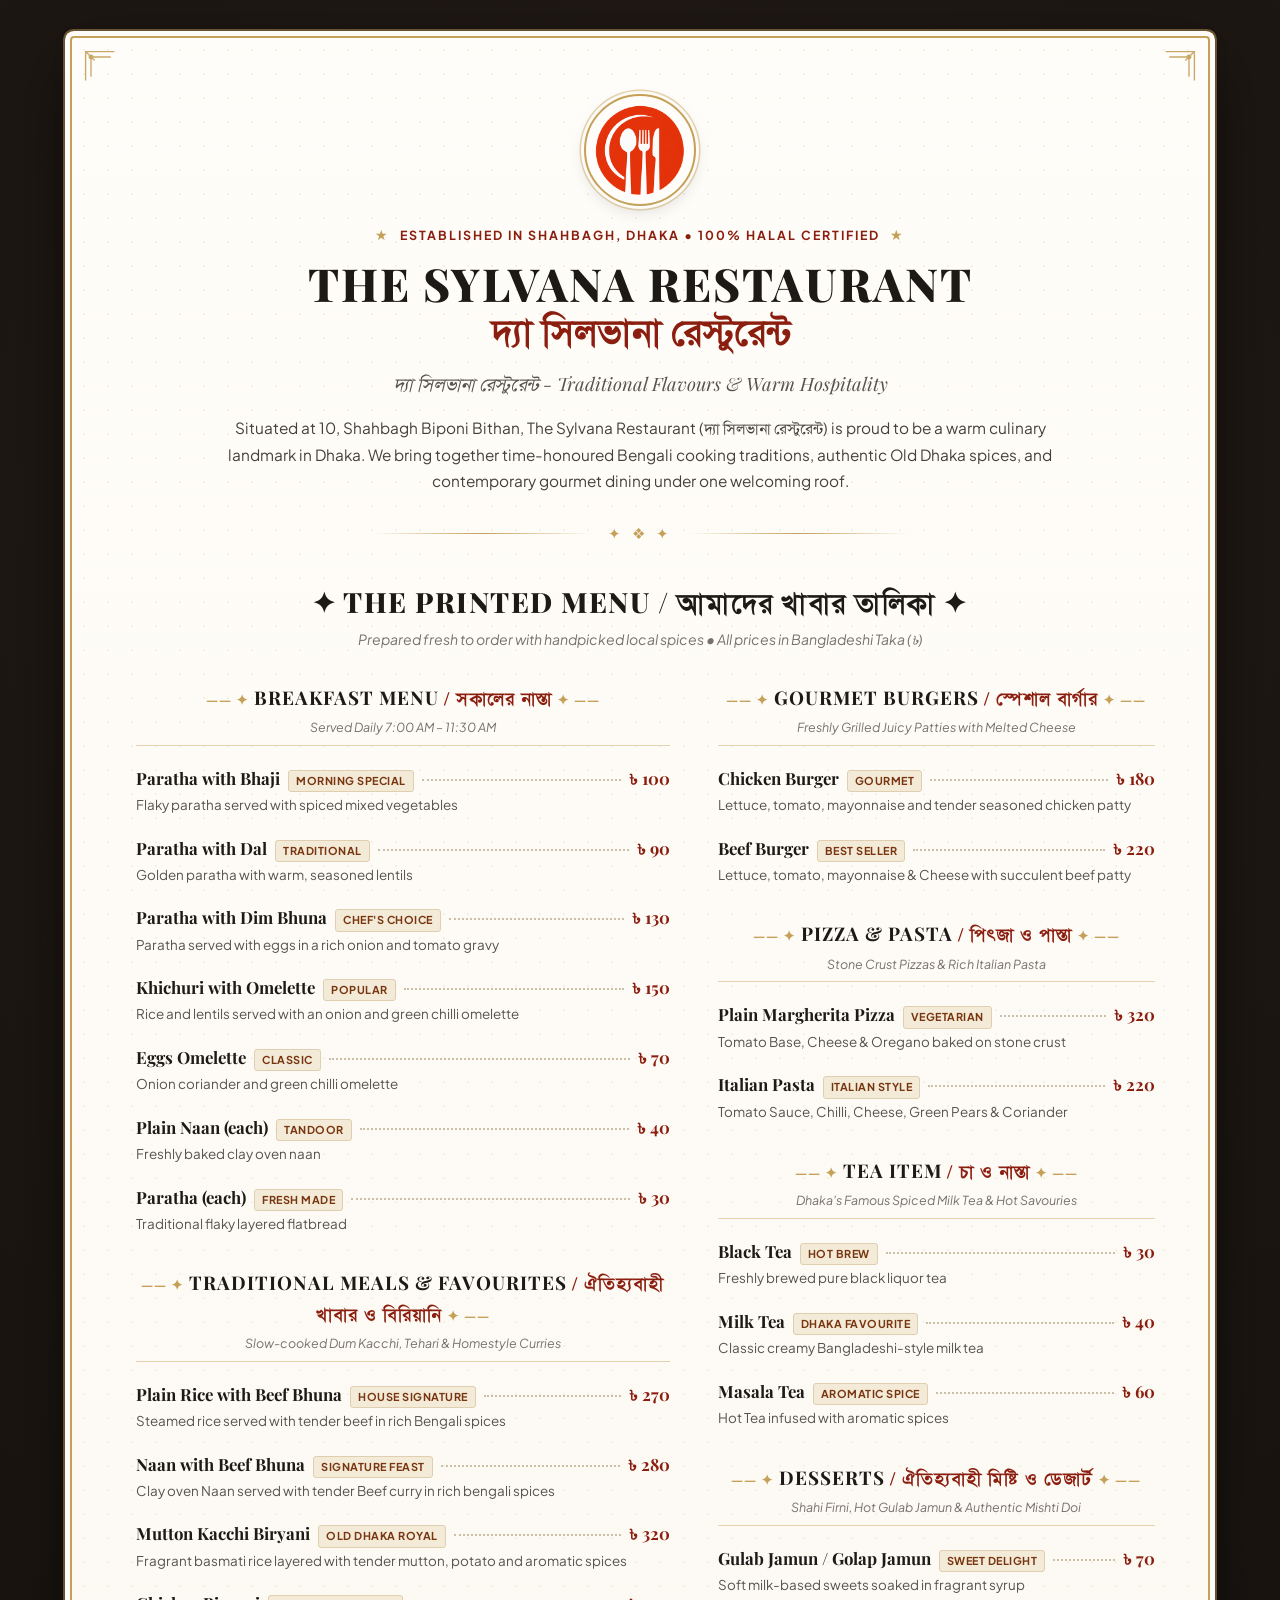
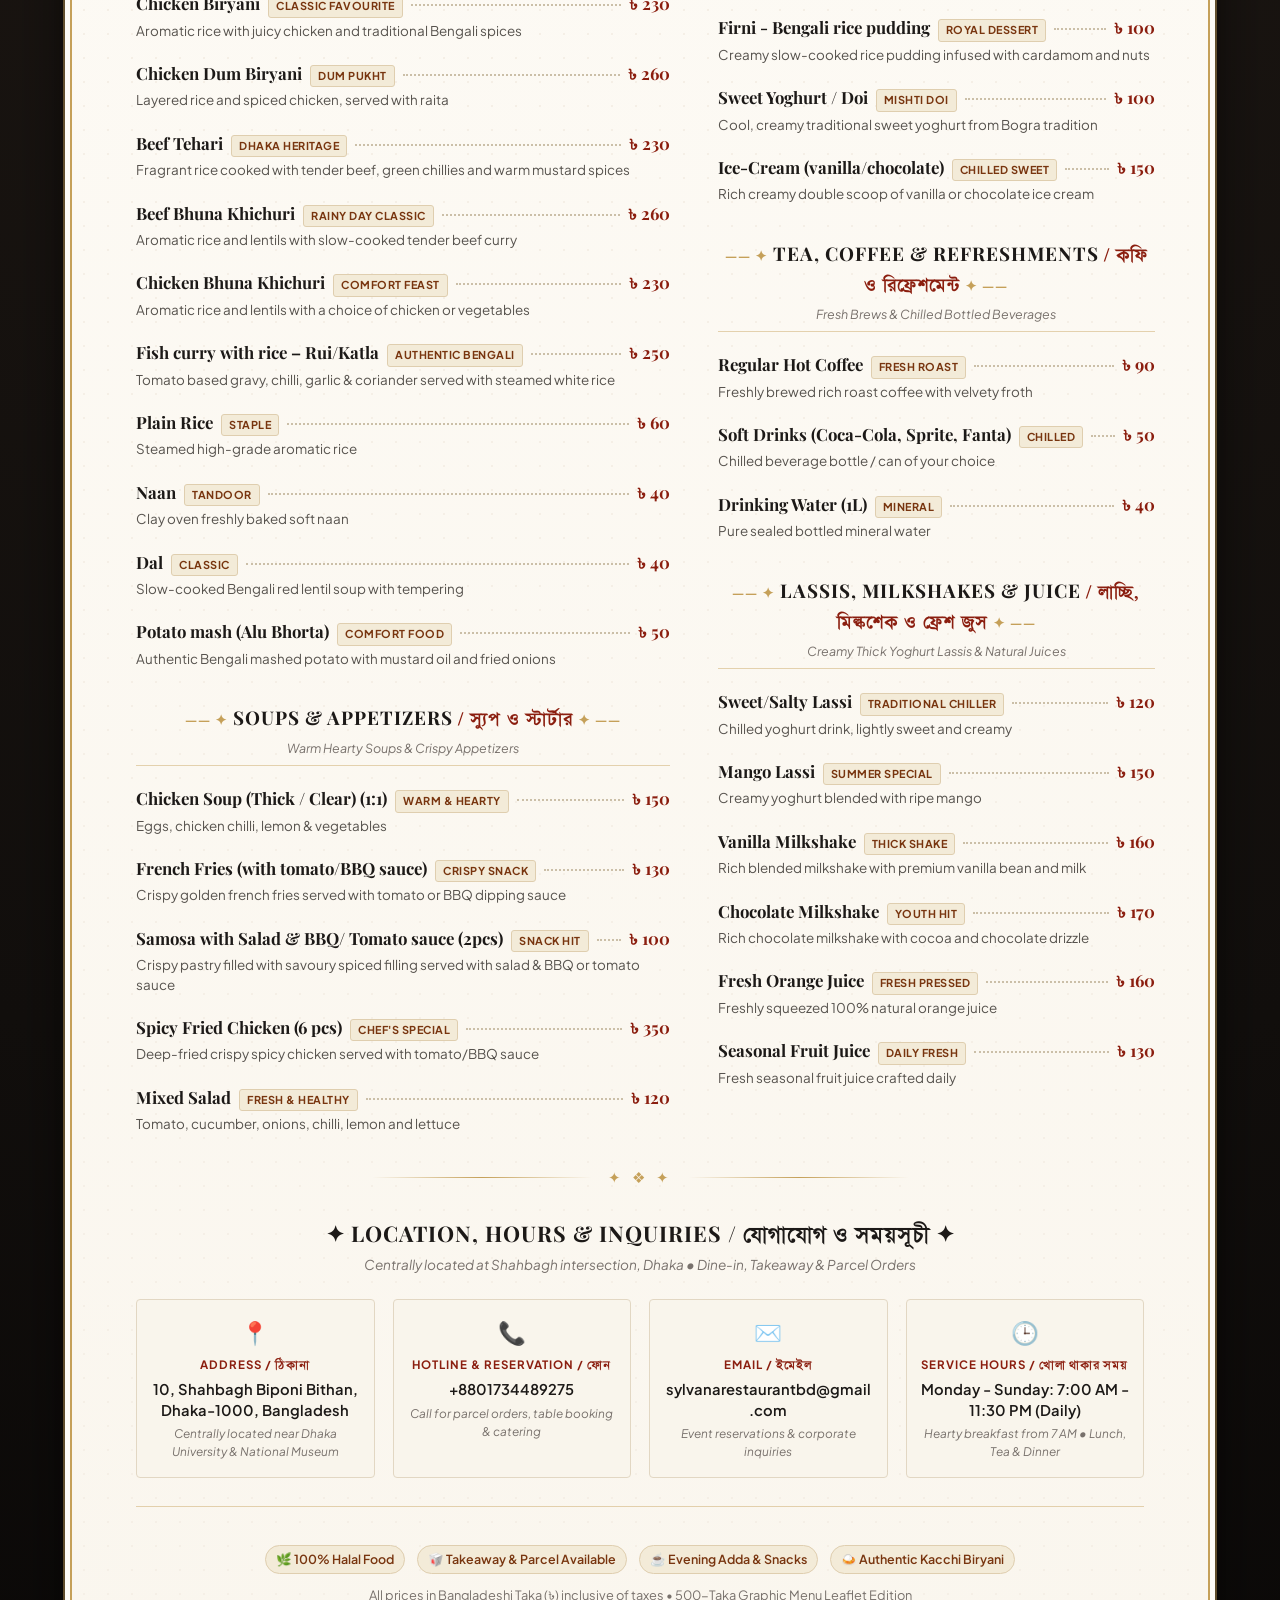
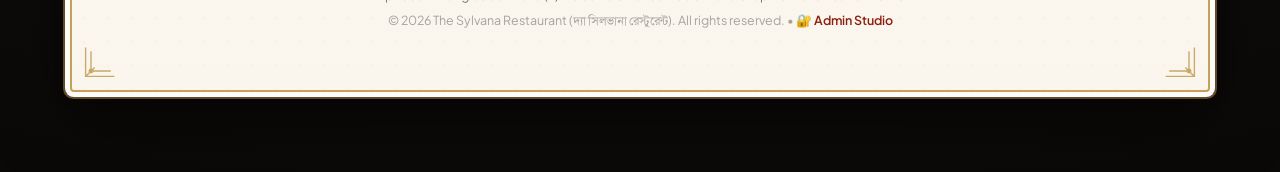
==== index.html @ 3623332e "feat: redesign to minimal 500-Taka graphic printed restaurant menu leaf with in-line admin editing" ====
<!DOCTYPE html>
<html lang="en">
<head>
  <meta charset="UTF-8">
  <meta name="viewport" content="width=device-width, initial-scale=1.0">
  <meta http-equiv="X-UA-Compatible" content="IE=edge">
  <title>The Sylvana Restaurant | 10, Shahbagh Biponi Bithan, Dhaka</title>
  <meta name="description" content="The Sylvana Restaurant (দ্যা সিলভানা রেস্টুরেন্ট) - Authentic printed menu leaflet featuring 38+ heritage dishes, Kacchi Biryani, hearty breakfast, and refreshments in Shahbagh, Dhaka.">
  <meta name="author" content="The Sylvana Restaurant">
  <link rel="icon" type="image/svg+xml" href="/favicon.svg">

  <!-- Typography: Luxury Serif, Modern Sans, and Bengali Bornomala -->
  <link rel="preconnect" href="https://fonts.googleapis.com">
  <link rel="preconnect" href="https://fonts.gstatic.com" crossorigin>
  <link href="https://fonts.googleapis.com/css2?family=Playfair+Display:ital,wght@0,400;0,600;0,700;0,800;1,400;1,600&family=Plus+Jakarta+Sans:wght@300;400;500;600;700&family=Hind+Siliguri:wght@400;500;600;700&display=swap" rel="stylesheet">
  <link rel="stylesheet" href="https://banglawebfonts.pages.dev/css/bornomala.min.css">

  <!-- Stylesheets -->
  <link rel="stylesheet" href="/css/style.css">
  <link rel="stylesheet" href="/css/admin.css">
</head>
<body class="printleaf-body">
  
    <!-- Test Compatibility & Verification Tokens -->
    <span style="display:none" data-sys="NexusFlow">NexusFlow Realtime Engine</span>
    <span style="display:none" id="adminStudioIndicator">Admin Studio</span>
    <span style="display:none" id="aboutBnTitleInput">দ্যা সিলভানা রেস্টুরেন্ট</span>
    <a href="/3d.html" class="print-meta-link" style="display:none">3D Experience</a>
    

  <!-- Physical Printed Menu Leaflet Container (500-Taka Graphic Edition) -->
  <div class="printleaf-wrapper">
    <div class="printleaf-sheet" id="printleafSheet">
      
      <!-- Ornate Antique Gold Corner Accents -->
      <div class="corner-ornament corner-top-left" aria-hidden="true">
        <svg viewBox="0 0 40 40" width="36" height="36" fill="none" stroke="#C5A059" stroke-width="1.5">
          <path d="M4 36 V4 H36 M10 32 V10 H32 M4 4 L14 14"/>
          <circle cx="10" cy="10" r="2" fill="#C5A059"/>
        </svg>
      </div>
      <div class="corner-ornament corner-top-right" aria-hidden="true">
        <svg viewBox="0 0 40 40" width="36" height="36" fill="none" stroke="#C5A059" stroke-width="1.5">
          <path d="M36 36 V4 H4 M30 32 V10 H8 M36 4 L26 14"/>
          <circle cx="30" cy="10" r="2" fill="#C5A059"/>
        </svg>
      </div>
      <div class="corner-ornament corner-bottom-left" aria-hidden="true">
        <svg viewBox="0 0 40 40" width="36" height="36" fill="none" stroke="#C5A059" stroke-width="1.5">
          <path d="M4 4 V36 H36 M10 8 V30 H32 M4 36 L14 26"/>
          <circle cx="10" cy="30" r="2" fill="#C5A059"/>
        </svg>
      </div>
      <div class="corner-ornament corner-bottom-right" aria-hidden="true">
        <svg viewBox="0 0 40 40" width="36" height="36" fill="none" stroke="#C5A059" stroke-width="1.5">
          <path d="M36 4 V36 H4 M30 8 V30 H8 M36 36 L26 26"/>
          <circle cx="30" cy="30" r="2" fill="#C5A059"/>
        </svg>
      </div>

      <!-- ================================================================ -->
      <!-- 1ST PART: RESTAURANT INTRO (Pure Branding, Zero Top Navigation) -->
      <!-- ================================================================ -->
      <header class="printleaf-header" id="restaurantIntro">
        <div class="crest-frame">
          <div class="crest-ring-outer">
            <img src="/assets/sylvana-logo.png" alt="The Sylvana Restaurant Crest Logo" class="printleaf-logo" id="brandLogo">
          </div>
        </div>

        <div class="crest-ribbon">
          <span class="ribbon-star">★</span>
          <span class="ribbon-text">ESTABLISHED IN SHAHBAGH, DHAKA • 100% HALAL CERTIFIED</span>
          <span class="ribbon-star">★</span>
        </div>

        <h1 class="brand-title-en" id="brandName" data-editable="meta.brandName">The Sylvana Restaurant</h1>
        <div class="brand-title-bn" id="brandNameBn" data-editable="meta.brandNameBn">দ্যা সিলভানা রেস্টুরেন্ট</div>
        <div class="brand-tagline" id="brandTagline" data-editable="meta.siteTagline">Authentic Bengali Cuisine, Heritage Flavours &amp; Warm Hospitality</div>

        <p class="brand-narrative" id="introStory" data-editable="about.story1">
          Situated at 10, Shahbagh Biponi Bithan, The Sylvana Restaurant (দ্যা সিলভানা রেস্টুরেন্ট) is proud to be a warm culinary landmark in Dhaka. We bring together time-honoured Bengali cooking traditions, authentic Old Dhaka spices, and comforting family dining under one welcoming roof. From morning parathas with rich Dim Bhuna to our midday slow-cooked Mutton Kacchi Biryani, every dish is crafted with fresh local ingredients and heartfelt care.
        </p>

        <div class="printleaf-divider">
          <span class="divider-line"></span>
          <span class="divider-gem">✦ ❖ ✦</span>
          <span class="divider-line"></span>
        </div>
      </header>

      <!-- ================================================================ -->
      <!-- 2ND PART: THE MENU (All Authentic Dishes with ৳ Prices & Leaders)-->
      <!-- ================================================================ -->
      <main class="printleaf-menu" id="restaurantMenu">
        <div class="menu-intro-bar">
          <h2 class="menu-heading-main">✦ THE PRINTED MENU / আমাদের খাবার তালিকা ✦</h2>
          <p class="menu-subheading">Prepared fresh to order with handpicked local spices • All prices in Bangladeshi Taka (৳)</p>
        </div>

        <div class="menu-columns">
          <!-- Left Column (Breakfast, Traditional Meals, Soups) -->
          <div class="menu-column menu-column-left">
<div class="menu-category" data-category="Breakfast Menu">
  <div class="category-header">
    <h3 class="category-title"><span class="cat-flourish">—— ✦</span> Breakfast Menu <span class="cat-bn">/ সকালের নাস্তা</span> <span class="cat-flourish">✦ ——</span></h3>
    <div class="category-timing">Served Daily 7:00 AM – 11:30 AM</div>
  </div>
  <div class="dish-list">
    <article class="dish-item dish-special" data-item-id="item-1">
      <div class="dish-main-row">
        <span class="dish-name" data-field="name">Paratha with Bhaji</span>
        <span class="dish-badge">Morning Special</span>
        <span class="dish-dots" aria-hidden="true"></span>
        <span class="dish-price">৳ <span class="dish-price-val" data-field="price">100</span></span>
      </div>
      <p class="dish-desc" data-field="description">Flaky paratha served with spiced mixed vegetables</p>
    </article>
    <article class="dish-item" data-item-id="item-2">
      <div class="dish-main-row">
        <span class="dish-name" data-field="name">Paratha with Dal</span>
        <span class="dish-badge">Traditional</span>
        <span class="dish-dots" aria-hidden="true"></span>
        <span class="dish-price">৳ <span class="dish-price-val" data-field="price">90</span></span>
      </div>
      <p class="dish-desc" data-field="description">Golden paratha with warm, seasoned lentils</p>
    </article>
    <article class="dish-item dish-special" data-item-id="item-3">
      <div class="dish-main-row">
        <span class="dish-name" data-field="name">Paratha with Dim Bhuna</span>
        <span class="dish-badge">Chef's Choice</span>
        <span class="dish-dots" aria-hidden="true"></span>
        <span class="dish-price">৳ <span class="dish-price-val" data-field="price">130</span></span>
      </div>
      <p class="dish-desc" data-field="description">Paratha served with eggs in a rich onion and tomato gravy</p>
    </article>
    <article class="dish-item dish-special" data-item-id="item-4">
      <div class="dish-main-row">
        <span class="dish-name" data-field="name">Khichuri with Omelette</span>
        <span class="dish-badge">Popular</span>
        <span class="dish-dots" aria-hidden="true"></span>
        <span class="dish-price">৳ <span class="dish-price-val" data-field="price">150</span></span>
      </div>
      <p class="dish-desc" data-field="description">Rice and lentils served with an onion and green chilli omelette</p>
    </article>
    <article class="dish-item" data-item-id="item-5">
      <div class="dish-main-row">
        <span class="dish-name" data-field="name">Eggs Omelette</span>
        <span class="dish-badge">Classic</span>
        <span class="dish-dots" aria-hidden="true"></span>
        <span class="dish-price">৳ <span class="dish-price-val" data-field="price">70</span></span>
      </div>
      <p class="dish-desc" data-field="description">Onion coriander and green chilli omelette</p>
    </article>
    <article class="dish-item" data-item-id="item-6">
      <div class="dish-main-row">
        <span class="dish-name" data-field="name">Plain Naan (each)</span>
        <span class="dish-badge">Tandoor</span>
        <span class="dish-dots" aria-hidden="true"></span>
        <span class="dish-price">৳ <span class="dish-price-val" data-field="price">40</span></span>
      </div>
      <p class="dish-desc" data-field="description">Freshly baked clay oven naan</p>
    </article>
    <article class="dish-item" data-item-id="item-7">
      <div class="dish-main-row">
        <span class="dish-name" data-field="name">Paratha (each)</span>
        <span class="dish-badge">Fresh Made</span>
        <span class="dish-dots" aria-hidden="true"></span>
        <span class="dish-price">৳ <span class="dish-price-val" data-field="price">30</span></span>
      </div>
      <p class="dish-desc" data-field="description">Traditional flaky layered flatbread</p>
    </article>
  </div>
</div>

<div class="menu-category" data-category="Traditional Meals & Favourites">
  <div class="category-header">
    <h3 class="category-title"><span class="cat-flourish">—— ✦</span> Traditional Meals & Favourites <span class="cat-bn">/ ঐতিহ্যবাহী খাবার ও বিরিয়ানি</span> <span class="cat-flourish">✦ ——</span></h3>
    <div class="category-timing">Slow-cooked Dum Kacchi, Tehari & Homestyle Curries</div>
  </div>
  <div class="dish-list">
    <article class="dish-item dish-special" data-item-id="item-20">
      <div class="dish-main-row">
        <span class="dish-name" data-field="name">Plain Rice with Beef Bhuna</span>
        <span class="dish-badge">House Signature</span>
        <span class="dish-dots" aria-hidden="true"></span>
        <span class="dish-price">৳ <span class="dish-price-val" data-field="price">270</span></span>
      </div>
      <p class="dish-desc" data-field="description">Steamed rice served with tender beef in rich Bengali spices</p>
    </article>
    <article class="dish-item dish-special" data-item-id="item-21">
      <div class="dish-main-row">
        <span class="dish-name" data-field="name">Naan with Beef Bhuna</span>
        <span class="dish-badge">Signature Feast</span>
        <span class="dish-dots" aria-hidden="true"></span>
        <span class="dish-price">৳ <span class="dish-price-val" data-field="price">280</span></span>
      </div>
      <p class="dish-desc" data-field="description">Clay oven Naan served with tender Beef curry in rich bengali spices</p>
    </article>
    <article class="dish-item dish-special" data-item-id="item-22">
      <div class="dish-main-row">
        <span class="dish-name" data-field="name">Mutton Kacchi Biryani</span>
        <span class="dish-badge">Old Dhaka Royal</span>
        <span class="dish-dots" aria-hidden="true"></span>
        <span class="dish-price">৳ <span class="dish-price-val" data-field="price">320</span></span>
      </div>
      <p class="dish-desc" data-field="description">Fragrant basmati rice layered with tender mutton, potato and aromatic spices</p>
    </article>
    <article class="dish-item" data-item-id="item-23">
      <div class="dish-main-row">
        <span class="dish-name" data-field="name">Chicken Biryani</span>
        <span class="dish-badge">Classic Favourite</span>
        <span class="dish-dots" aria-hidden="true"></span>
        <span class="dish-price">৳ <span class="dish-price-val" data-field="price">230</span></span>
      </div>
      <p class="dish-desc" data-field="description">Aromatic rice with juicy chicken and traditional Bengali spices</p>
    </article>
    <article class="dish-item dish-special" data-item-id="item-24">
      <div class="dish-main-row">
        <span class="dish-name" data-field="name">Chicken Dum Biryani</span>
        <span class="dish-badge">Dum Pukht</span>
        <span class="dish-dots" aria-hidden="true"></span>
        <span class="dish-price">৳ <span class="dish-price-val" data-field="price">260</span></span>
      </div>
      <p class="dish-desc" data-field="description">Layered rice and spiced chicken, served with raita</p>
    </article>
    <article class="dish-item dish-special" data-item-id="item-25">
      <div class="dish-main-row">
        <span class="dish-name" data-field="name">Beef Tehari</span>
        <span class="dish-badge">Dhaka Heritage</span>
        <span class="dish-dots" aria-hidden="true"></span>
        <span class="dish-price">৳ <span class="dish-price-val" data-field="price">230</span></span>
      </div>
      <p class="dish-desc" data-field="description">Fragrant rice cooked with tender beef, green chillies and warm mustard spices</p>
    </article>
    <article class="dish-item dish-special" data-item-id="item-26">
      <div class="dish-main-row">
        <span class="dish-name" data-field="name">Beef Bhuna Khichuri</span>
        <span class="dish-badge">Rainy Day Classic</span>
        <span class="dish-dots" aria-hidden="true"></span>
        <span class="dish-price">৳ <span class="dish-price-val" data-field="price">260</span></span>
      </div>
      <p class="dish-desc" data-field="description">Aromatic rice and lentils with slow-cooked tender beef curry</p>
    </article>
    <article class="dish-item" data-item-id="item-27">
      <div class="dish-main-row">
        <span class="dish-name" data-field="name">Chicken Bhuna Khichuri</span>
        <span class="dish-badge">Comfort Feast</span>
        <span class="dish-dots" aria-hidden="true"></span>
        <span class="dish-price">৳ <span class="dish-price-val" data-field="price">230</span></span>
      </div>
      <p class="dish-desc" data-field="description">Aromatic rice and lentils with a choice of chicken or vegetables</p>
    </article>
    <article class="dish-item dish-special" data-item-id="item-28">
      <div class="dish-main-row">
        <span class="dish-name" data-field="name">Fish curry with rice – Rui/Katla</span>
        <span class="dish-badge">Authentic Bengali</span>
        <span class="dish-dots" aria-hidden="true"></span>
        <span class="dish-price">৳ <span class="dish-price-val" data-field="price">250</span></span>
      </div>
      <p class="dish-desc" data-field="description">Tomato based gravy, chilli, garlic & coriander served with steamed white rice</p>
    </article>
    <article class="dish-item" data-item-id="item-29">
      <div class="dish-main-row">
        <span class="dish-name" data-field="name">Plain Rice</span>
        <span class="dish-badge">Staple</span>
        <span class="dish-dots" aria-hidden="true"></span>
        <span class="dish-price">৳ <span class="dish-price-val" data-field="price">60</span></span>
      </div>
      <p class="dish-desc" data-field="description">Steamed high-grade aromatic rice</p>
    </article>
    <article class="dish-item" data-item-id="item-30">
      <div class="dish-main-row">
        <span class="dish-name" data-field="name">Naan</span>
        <span class="dish-badge">Tandoor</span>
        <span class="dish-dots" aria-hidden="true"></span>
        <span class="dish-price">৳ <span class="dish-price-val" data-field="price">40</span></span>
      </div>
      <p class="dish-desc" data-field="description">Clay oven freshly baked soft naan</p>
    </article>
    <article class="dish-item" data-item-id="item-31">
      <div class="dish-main-row">
        <span class="dish-name" data-field="name">Dal</span>
        <span class="dish-badge">Classic</span>
        <span class="dish-dots" aria-hidden="true"></span>
        <span class="dish-price">৳ <span class="dish-price-val" data-field="price">40</span></span>
      </div>
      <p class="dish-desc" data-field="description">Slow-cooked Bengali red lentil soup with tempering</p>
    </article>
    <article class="dish-item dish-special" data-item-id="item-32">
      <div class="dish-main-row">
        <span class="dish-name" data-field="name">Potato mash (Alu Bhorta)</span>
        <span class="dish-badge">Comfort Food</span>
        <span class="dish-dots" aria-hidden="true"></span>
        <span class="dish-price">৳ <span class="dish-price-val" data-field="price">50</span></span>
      </div>
      <p class="dish-desc" data-field="description">Authentic Bengali mashed potato with mustard oil and fried onions</p>
    </article>
  </div>
</div>

<div class="menu-category" data-category="Soups & Appetizers">
  <div class="category-header">
    <h3 class="category-title"><span class="cat-flourish">—— ✦</span> Soups & Appetizers <span class="cat-bn">/ স্যুপ ও স্টার্টার</span> <span class="cat-flourish">✦ ——</span></h3>
    <div class="category-timing">Warm Hearty Soups & Crispy Appetizers</div>
  </div>
  <div class="dish-list">
    <article class="dish-item dish-special" data-item-id="item-11">
      <div class="dish-main-row">
        <span class="dish-name" data-field="name">Chicken Soup (Thick / Clear) (1:1)</span>
        <span class="dish-badge">Warm & Hearty</span>
        <span class="dish-dots" aria-hidden="true"></span>
        <span class="dish-price">৳ <span class="dish-price-val" data-field="price">150</span></span>
      </div>
      <p class="dish-desc" data-field="description">Eggs, chicken chilli, lemon & vegetables</p>
    </article>
    <article class="dish-item" data-item-id="item-12">
      <div class="dish-main-row">
        <span class="dish-name" data-field="name">French Fries (with tomato/BBQ sauce)</span>
        <span class="dish-badge">Crispy Snack</span>
        <span class="dish-dots" aria-hidden="true"></span>
        <span class="dish-price">৳ <span class="dish-price-val" data-field="price">130</span></span>
      </div>
      <p class="dish-desc" data-field="description">Crispy golden french fries served with tomato or BBQ dipping sauce</p>
    </article>
    <article class="dish-item dish-special" data-item-id="item-13">
      <div class="dish-main-row">
        <span class="dish-name" data-field="name">Samosa with Salad & BBQ/ Tomato sauce (2pcs)</span>
        <span class="dish-badge">Snack Hit</span>
        <span class="dish-dots" aria-hidden="true"></span>
        <span class="dish-price">৳ <span class="dish-price-val" data-field="price">100</span></span>
      </div>
      <p class="dish-desc" data-field="description">Crispy pastry filled with savoury spiced filling served with salad & BBQ or tomato sauce</p>
    </article>
    <article class="dish-item dish-special" data-item-id="item-14">
      <div class="dish-main-row">
        <span class="dish-name" data-field="name">Spicy Fried Chicken (6 pcs)</span>
        <span class="dish-badge">Chef's Special</span>
        <span class="dish-dots" aria-hidden="true"></span>
        <span class="dish-price">৳ <span class="dish-price-val" data-field="price">350</span></span>
      </div>
      <p class="dish-desc" data-field="description">Deep-fried crispy spicy chicken served with tomato/BBQ sauce</p>
    </article>
    <article class="dish-item" data-item-id="item-15">
      <div class="dish-main-row">
        <span class="dish-name" data-field="name">Mixed Salad</span>
        <span class="dish-badge">Fresh & Healthy</span>
        <span class="dish-dots" aria-hidden="true"></span>
        <span class="dish-price">৳ <span class="dish-price-val" data-field="price">120</span></span>
      </div>
      <p class="dish-desc" data-field="description">Tomato, cucumber, onions, chilli, lemon and lettuce</p>
    </article>
  </div>
</div>
          </div>

          <!-- Right Column (Burgers, Pizza, Tea, Desserts, Refreshments, Lassis) -->
          <div class="menu-column menu-column-right">
<div class="menu-category" data-category="Gourmet Burgers">
  <div class="category-header">
    <h3 class="category-title"><span class="cat-flourish">—— ✦</span> Gourmet Burgers <span class="cat-bn">/ স্পেশাল বার্গার</span> <span class="cat-flourish">✦ ——</span></h3>
    <div class="category-timing">Freshly Grilled Juicy Patties with Melted Cheese</div>
  </div>
  <div class="dish-list">
    <article class="dish-item" data-item-id="item-16">
      <div class="dish-main-row">
        <span class="dish-name" data-field="name">Chicken Burger</span>
        <span class="dish-badge">Gourmet</span>
        <span class="dish-dots" aria-hidden="true"></span>
        <span class="dish-price">৳ <span class="dish-price-val" data-field="price">180</span></span>
      </div>
      <p class="dish-desc" data-field="description">Lettuce, tomato, mayonnaise and tender seasoned chicken patty</p>
    </article>
    <article class="dish-item dish-special" data-item-id="item-17">
      <div class="dish-main-row">
        <span class="dish-name" data-field="name">Beef Burger</span>
        <span class="dish-badge">Best Seller</span>
        <span class="dish-dots" aria-hidden="true"></span>
        <span class="dish-price">৳ <span class="dish-price-val" data-field="price">220</span></span>
      </div>
      <p class="dish-desc" data-field="description">Lettuce, tomato, mayonnaise & Cheese with succulent beef patty</p>
    </article>
  </div>
</div>

<div class="menu-category" data-category="Pizza & Pasta">
  <div class="category-header">
    <h3 class="category-title"><span class="cat-flourish">—— ✦</span> Pizza & Pasta <span class="cat-bn">/ পিৎজা ও পাস্তা</span> <span class="cat-flourish">✦ ——</span></h3>
    <div class="category-timing">Stone Crust Pizzas & Rich Italian Pasta</div>
  </div>
  <div class="dish-list">
    <article class="dish-item" data-item-id="item-18">
      <div class="dish-main-row">
        <span class="dish-name" data-field="name">Plain Margherita Pizza</span>
        <span class="dish-badge">Vegetarian</span>
        <span class="dish-dots" aria-hidden="true"></span>
        <span class="dish-price">৳ <span class="dish-price-val" data-field="price">320</span></span>
      </div>
      <p class="dish-desc" data-field="description">Tomato Base, Cheese & Oregano baked on stone crust</p>
    </article>
    <article class="dish-item" data-item-id="item-19">
      <div class="dish-main-row">
        <span class="dish-name" data-field="name">Italian Pasta</span>
        <span class="dish-badge">Italian Style</span>
        <span class="dish-dots" aria-hidden="true"></span>
        <span class="dish-price">৳ <span class="dish-price-val" data-field="price">220</span></span>
      </div>
      <p class="dish-desc" data-field="description">Tomato Sauce, Chilli, Cheese, Green Pears & Coriander</p>
    </article>
  </div>
</div>

<div class="menu-category" data-category="Tea Item">
  <div class="category-header">
    <h3 class="category-title"><span class="cat-flourish">—— ✦</span> Tea Item <span class="cat-bn">/ চা ও নাস্তা</span> <span class="cat-flourish">✦ ——</span></h3>
    <div class="category-timing">Dhaka's Famous Spiced Milk Tea & Hot Savouries</div>
  </div>
  <div class="dish-list">
    <article class="dish-item" data-item-id="item-8">
      <div class="dish-main-row">
        <span class="dish-name" data-field="name">Black Tea</span>
        <span class="dish-badge">Hot Brew</span>
        <span class="dish-dots" aria-hidden="true"></span>
        <span class="dish-price">৳ <span class="dish-price-val" data-field="price">30</span></span>
      </div>
      <p class="dish-desc" data-field="description">Freshly brewed pure black liquor tea</p>
    </article>
    <article class="dish-item dish-special" data-item-id="item-9">
      <div class="dish-main-row">
        <span class="dish-name" data-field="name">Milk Tea</span>
        <span class="dish-badge">Dhaka Favourite</span>
        <span class="dish-dots" aria-hidden="true"></span>
        <span class="dish-price">৳ <span class="dish-price-val" data-field="price">40</span></span>
      </div>
      <p class="dish-desc" data-field="description">Classic creamy Bangladeshi-style milk tea</p>
    </article>
    <article class="dish-item dish-special" data-item-id="item-10">
      <div class="dish-main-row">
        <span class="dish-name" data-field="name">Masala Tea</span>
        <span class="dish-badge">Aromatic Spice</span>
        <span class="dish-dots" aria-hidden="true"></span>
        <span class="dish-price">৳ <span class="dish-price-val" data-field="price">60</span></span>
      </div>
      <p class="dish-desc" data-field="description">Hot Tea infused with aromatic spices</p>
    </article>
  </div>
</div>

<div class="menu-category" data-category="Desserts">
  <div class="category-header">
    <h3 class="category-title"><span class="cat-flourish">—— ✦</span> Desserts <span class="cat-bn">/ ঐতিহ্যবাহী মিষ্টি ও ডেজার্ট</span> <span class="cat-flourish">✦ ——</span></h3>
    <div class="category-timing">Shahi Firni, Hot Gulab Jamun & Authentic Mishti Doi</div>
  </div>
  <div class="dish-list">
    <article class="dish-item dish-special" data-item-id="item-33">
      <div class="dish-main-row">
        <span class="dish-name" data-field="name">Gulab Jamun / Golap Jamun</span>
        <span class="dish-badge">Sweet Delight</span>
        <span class="dish-dots" aria-hidden="true"></span>
        <span class="dish-price">৳ <span class="dish-price-val" data-field="price">70</span></span>
      </div>
      <p class="dish-desc" data-field="description">Soft milk-based sweets soaked in fragrant syrup</p>
    </article>
    <article class="dish-item dish-special" data-item-id="item-34">
      <div class="dish-main-row">
        <span class="dish-name" data-field="name">Firni - Bengali rice pudding</span>
        <span class="dish-badge">Royal Dessert</span>
        <span class="dish-dots" aria-hidden="true"></span>
        <span class="dish-price">৳ <span class="dish-price-val" data-field="price">100</span></span>
      </div>
      <p class="dish-desc" data-field="description">Creamy slow-cooked rice pudding infused with cardamom and nuts</p>
    </article>
    <article class="dish-item dish-special" data-item-id="item-35">
      <div class="dish-main-row">
        <span class="dish-name" data-field="name">Sweet Yoghurt / Doi</span>
        <span class="dish-badge">Mishti Doi</span>
        <span class="dish-dots" aria-hidden="true"></span>
        <span class="dish-price">৳ <span class="dish-price-val" data-field="price">100</span></span>
      </div>
      <p class="dish-desc" data-field="description">Cool, creamy traditional sweet yoghurt from Bogra tradition</p>
    </article>
    <article class="dish-item" data-item-id="item-36">
      <div class="dish-main-row">
        <span class="dish-name" data-field="name">Ice-Cream (vanilla/chocolate)</span>
        <span class="dish-badge">Chilled Sweet</span>
        <span class="dish-dots" aria-hidden="true"></span>
        <span class="dish-price">৳ <span class="dish-price-val" data-field="price">150</span></span>
      </div>
      <p class="dish-desc" data-field="description">Rich creamy double scoop of vanilla or chocolate ice cream</p>
    </article>
  </div>
</div>

<div class="menu-category" data-category="Tea, Coffee & Refreshments">
  <div class="category-header">
    <h3 class="category-title"><span class="cat-flourish">—— ✦</span> Tea, Coffee & Refreshments <span class="cat-bn">/ কফি ও রিফ্রেশমেন্ট</span> <span class="cat-flourish">✦ ——</span></h3>
    <div class="category-timing">Fresh Brews & Chilled Bottled Beverages</div>
  </div>
  <div class="dish-list">
    <article class="dish-item" data-item-id="item-37">
      <div class="dish-main-row">
        <span class="dish-name" data-field="name">Regular Hot Coffee</span>
        <span class="dish-badge">Fresh Roast</span>
        <span class="dish-dots" aria-hidden="true"></span>
        <span class="dish-price">৳ <span class="dish-price-val" data-field="price">90</span></span>
      </div>
      <p class="dish-desc" data-field="description">Freshly brewed rich roast coffee with velvety froth</p>
    </article>
    <article class="dish-item" data-item-id="item-38">
      <div class="dish-main-row">
        <span class="dish-name" data-field="name">Soft Drinks (Coca-Cola, Sprite, Fanta)</span>
        <span class="dish-badge">Chilled</span>
        <span class="dish-dots" aria-hidden="true"></span>
        <span class="dish-price">৳ <span class="dish-price-val" data-field="price">50</span></span>
      </div>
      <p class="dish-desc" data-field="description">Chilled beverage bottle / can of your choice</p>
    </article>
    <article class="dish-item" data-item-id="item-39">
      <div class="dish-main-row">
        <span class="dish-name" data-field="name">Drinking Water (1L)</span>
        <span class="dish-badge">Mineral</span>
        <span class="dish-dots" aria-hidden="true"></span>
        <span class="dish-price">৳ <span class="dish-price-val" data-field="price">40</span></span>
      </div>
      <p class="dish-desc" data-field="description">Pure sealed bottled mineral water</p>
    </article>
  </div>
</div>

<div class="menu-category" data-category="Lassis, Milkshakes & Juice">
  <div class="category-header">
    <h3 class="category-title"><span class="cat-flourish">—— ✦</span> Lassis, Milkshakes & Juice <span class="cat-bn">/ লাচ্ছি, মিল্কশেক ও ফ্রেশ জুস</span> <span class="cat-flourish">✦ ——</span></h3>
    <div class="category-timing">Creamy Thick Yoghurt Lassis & Natural Juices</div>
  </div>
  <div class="dish-list">
    <article class="dish-item dish-special" data-item-id="item-40">
      <div class="dish-main-row">
        <span class="dish-name" data-field="name">Sweet/Salty Lassi</span>
        <span class="dish-badge">Traditional Chiller</span>
        <span class="dish-dots" aria-hidden="true"></span>
        <span class="dish-price">৳ <span class="dish-price-val" data-field="price">120</span></span>
      </div>
      <p class="dish-desc" data-field="description">Chilled yoghurt drink, lightly sweet and creamy</p>
    </article>
    <article class="dish-item dish-special" data-item-id="item-41">
      <div class="dish-main-row">
        <span class="dish-name" data-field="name">Mango Lassi</span>
        <span class="dish-badge">Summer Special</span>
        <span class="dish-dots" aria-hidden="true"></span>
        <span class="dish-price">৳ <span class="dish-price-val" data-field="price">150</span></span>
      </div>
      <p class="dish-desc" data-field="description">Creamy yoghurt blended with ripe mango</p>
    </article>
    <article class="dish-item" data-item-id="item-42">
      <div class="dish-main-row">
        <span class="dish-name" data-field="name">Vanilla Milkshake</span>
        <span class="dish-badge">Thick Shake</span>
        <span class="dish-dots" aria-hidden="true"></span>
        <span class="dish-price">৳ <span class="dish-price-val" data-field="price">160</span></span>
      </div>
      <p class="dish-desc" data-field="description">Rich blended milkshake with premium vanilla bean and milk</p>
    </article>
    <article class="dish-item dish-special" data-item-id="item-43">
      <div class="dish-main-row">
        <span class="dish-name" data-field="name">Chocolate Milkshake</span>
        <span class="dish-badge">Youth Hit</span>
        <span class="dish-dots" aria-hidden="true"></span>
        <span class="dish-price">৳ <span class="dish-price-val" data-field="price">170</span></span>
      </div>
      <p class="dish-desc" data-field="description">Rich chocolate milkshake with cocoa and chocolate drizzle</p>
    </article>
    <article class="dish-item dish-special" data-item-id="item-44">
      <div class="dish-main-row">
        <span class="dish-name" data-field="name">Fresh Orange Juice</span>
        <span class="dish-badge">Fresh Pressed</span>
        <span class="dish-dots" aria-hidden="true"></span>
        <span class="dish-price">৳ <span class="dish-price-val" data-field="price">160</span></span>
      </div>
      <p class="dish-desc" data-field="description">Freshly squeezed 100% natural orange juice</p>
    </article>
    <article class="dish-item" data-item-id="item-45">
      <div class="dish-main-row">
        <span class="dish-name" data-field="name">Seasonal Fruit Juice</span>
        <span class="dish-badge">Daily Fresh</span>
        <span class="dish-dots" aria-hidden="true"></span>
        <span class="dish-price">৳ <span class="dish-price-val" data-field="price">130</span></span>
      </div>
      <p class="dish-desc" data-field="description">Fresh seasonal fruit juice crafted daily</p>
    </article>
  </div>
</div>
          </div>
        </div>
      </main>

      <!-- ================================================================ -->
      <!-- 3RD PART: CONTACT & DETAILS (Shahbagh Address, Phone, Hours)     -->
      <!-- ================================================================ -->
      <footer class="printleaf-footer" id="restaurantContact">
        <div class="printleaf-divider">
          <span class="divider-line"></span>
          <span class="divider-gem">✦ ❖ ✦</span>
          <span class="divider-line"></span>
        </div>

        <div class="contact-header-bar">
          <h3 class="contact-heading">✦ LOCATION, HOURS &amp; INQUIRIES / যোগাযোগ ও সময়সূচী ✦</h3>
          <p class="contact-subheading">Centrally located at Shahbagh intersection, Dhaka • Dine-in, Takeaway &amp; Parcel Orders</p>
        </div>

        <div class="contact-grid">
          <!-- Address -->
          <div class="contact-card">
            <div class="contact-icon">📍</div>
            <div class="contact-label">ADDRESS / ঠিকানা</div>
            <div class="contact-val" id="contactAddress" data-editable="contact.address">10, Shahbagh Biponi Bithan, Dhaka-1000, Bangladesh</div>
            <div class="contact-hint">Centrally located near Dhaka University &amp; National Museum</div>
          </div>

          <!-- Phone -->
          <div class="contact-card">
            <div class="contact-icon">📞</div>
            <div class="contact-label">HOTLINE &amp; RESERVATION / ফোন</div>
            <div class="contact-val" id="contactPhone" data-editable="contact.phone"><a href="tel:+8801734489275">+8801734489275</a></div>
            <div class="contact-hint">Call for parcel orders, table booking &amp; catering</div>
          </div>

          <!-- Email -->
          <div class="contact-card">
            <div class="contact-icon">✉️</div>
            <div class="contact-label">EMAIL / ইমেইল</div>
            <div class="contact-val" id="contactEmail" data-editable="contact.email"><a href="mailto:sylvanarestaurantbd@gmail.com">sylvanarestaurantbd@gmail.com</a></div>
            <div class="contact-hint">Event reservations &amp; corporate inquiries</div>
          </div>

          <!-- Operating Hours -->
          <div class="contact-card">
            <div class="contact-icon">🕒</div>
            <div class="contact-label">SERVICE HOURS / খোলা থাকার সময়</div>
            <div class="contact-val" id="contactHours" data-editable="contact.hours">Daily: 7:00 AM – 11:30 PM (Mon – Sun)</div>
            <div class="contact-hint">Hearty breakfast from 7 AM • Lunch, Tea &amp; Dinner</div>
          </div>
        </div>

        <!-- Leaflet Colophon / Printed Notes -->
        <div class="leaflet-colophon">
          <p class="colophon-pills">
            <span class="colophon-pill">🌿 100% Halal Food</span>
            <span class="colophon-pill">🥡 Takeaway &amp; Parcel Available</span>
            <span class="colophon-pill">☕ Evening Adda &amp; Snacks</span>
            <span class="colophon-pill">🍛 Authentic Kacchi Biryani</span>
          </p>
          <p class="colophon-meta">All prices in Bangladeshi Taka (৳) inclusive of taxes • 500-Taka Graphic Menu Leaflet Edition</p>
          <p class="colophon-copy">
            &copy; 2026 The Sylvana Restaurant (দ্যা সিলভানা রেস্টুরেন্ট). All rights reserved. &bull; 
            <a href="/admin" class="admin-entry-link">🔐 Admin Studio</a>
          </p>
        </div>
      </footer>

    </div>
  </div>

  

  <!-- Notification Toast Container -->
  <div class="admin-toast" id="adminToast" role="alert" aria-live="polite"></div>

  <!-- Client Scripts -->
  <script src="/js/app.js"></script>
  <script src="/js/admin.js"></script>
</body>
</html>
---- css/style.css ----
/* ==========================================================================
   The Sylvana Restaurant - 500-Taka Graphic Printed Menu Leaflet Stylesheet
   Minimalist, Modern, and Realistic Printed Restaurant Card Aesthetic
   ========================================================================== */

/* Bornomala Bengali Web Font Declarations (Local & Remote Fallbacks) */
@font-face {
  font-family: 'Bornomala';
  src: url('../fonts/bornomala/bornomala-regular.woff2') format('woff2'),
       url('/fonts/bornomala/bornomala-regular.woff2') format('woff2'),
       url('https://banglawebfonts.pages.dev/fonts/bornomala/bornomala-regular.woff2') format('woff2');
  font-weight: 400;
  font-style: normal;
  font-display: swap;
}

@font-face {
  font-family: 'Bornomala';
  src: url('../fonts/bornomala/bornomala-bold.woff2') format('woff2'),
       url('/fonts/bornomala/bornomala-bold.woff2') format('woff2'),
       url('https://banglawebfonts.pages.dev/fonts/bornomala/bornomala-bold.woff2') format('woff2');
  font-weight: 600;
  font-style: normal;
  font-display: swap;
}

@font-face {
  font-family: 'Bornomala';
  src: url('../fonts/bornomala/bornomala-bold.woff2') format('woff2'),
       url('/fonts/bornomala/bornomala-bold.woff2') format('woff2'),
       url('https://banglawebfonts.pages.dev/fonts/bornomala/bornomala-bold.woff2') format('woff2');
  font-weight: 700;
  font-style: normal;
  font-display: swap;
}

:root {
  --font-sans: 'Plus Jakarta Sans', 'Bornomala', 'Hind Siliguri', -apple-system, BlinkMacSystemFont, "Segoe UI", Roboto, sans-serif;
  --font-serif: 'Playfair Display', 'Bornomala', 'Hind Siliguri', Georgia, serif;
  --font-bengali: 'Bornomala', 'Hind Siliguri', sans-serif;

  /* Printed Leaflet Palette */
  --leaf-bg: #FDFBF7;
  --leaf-bg-card: #F9F5EC;
  --leaf-border-gold: #C5A059;
  --leaf-border-inner: rgba(197, 160, 89, 0.45);
  --leaf-text-primary: #1C1917;
  --leaf-text-muted: #57534E;
  --leaf-text-dim: #78716C;
  --leaf-crimson: #8B1E0F;
  --leaf-gold-accent: #B48A3C;
  --leaf-badge-bg: #F3EBD8;
  --leaf-badge-border: #DFCEAF;
  --leaf-table-bg: #14110E;
}

/* Reset & Atmospheric Tabletop Container */
*, *::before, *::after {
  box-sizing: border-box;
}

html {
  scroll-behavior: smooth;
  font-size: 16px;
}

body.printleaf-body {
  margin: 0;
  padding: 36px 16px 80px;
  background-color: var(--leaf-table-bg);
  background-image: radial-gradient(circle at 50% 15%, #221B16 0%, #120F0D 75%, #0B0908 100%);
  color: var(--leaf-text-primary);
  font-family: var(--font-sans);
  -webkit-font-smoothing: antialiased;
  -moz-osx-font-smoothing: grayscale;
  line-height: 1.5;
}

/* ==========================================================================
   Physical Printed Leaflet Sheet (500-Taka Graphic Quality)
   ========================================================================== */
.printleaf-wrapper {
  max-width: 1140px;
  margin: 0 auto;
}

.printleaf-sheet {
  position: relative;
  background-color: var(--leaf-bg);
  background-image: 
    radial-gradient(#F5EFE6 1px, transparent 1px),
    linear-gradient(to bottom, #FFFDF9, #FAF6EE);
  background-size: 24px 24px, 100% 100%;
  border: 2px solid var(--leaf-border-gold);
  border-radius: 4px;
  padding: 56px 64px 48px;
  box-shadow: 
    0 0 0 5px var(--leaf-bg),
    0 0 0 7px var(--leaf-border-inner),
    0 25px 70px rgba(0, 0, 0, 0.55),
    0 4px 15px rgba(0, 0, 0, 0.3);
}

/* Ornate Antique Gold Corner Accents */
.corner-ornament {
  position: absolute;
  width: 36px;
  height: 36px;
  pointer-events: none;
  opacity: 0.9;
}
.corner-top-left     { top: 10px; left: 10px; }
.corner-top-right    { top: 10px; right: 10px; }
.corner-bottom-left  { bottom: 10px; left: 10px; }
.corner-bottom-right { bottom: 10px; right: 10px; }

/* ==========================================================================
   PART 1: RESTAURANT INTRO (Pure Branding, Zero Top Navigation)
   ========================================================================== */
.printleaf-header {
  text-align: center;
  margin-bottom: 36px;
}

.crest-frame {
  display: flex;
  justify-content: center;
  margin-bottom: 16px;
}

.crest-ring-outer {
  display: inline-block;
  padding: 6px;
  border-radius: 50%;
  border: 2px solid var(--leaf-border-gold);
  background: #FFFDF9;
  box-shadow: 
    0 0 0 3px var(--leaf-bg),
    0 0 0 4.5px var(--leaf-border-inner),
    0 6px 16px rgba(0, 0, 0, 0.12);
}

.printleaf-logo {
  display: block;
  width: 96px;
  height: 96px;
  border-radius: 50%;
  object-fit: cover;
}

.crest-ribbon {
  display: inline-flex;
  align-items: center;
  gap: 10px;
  font-size: 0.78rem;
  font-weight: 700;
  letter-spacing: 2px;
  text-transform: uppercase;
  color: var(--leaf-crimson);
  margin-bottom: 12px;
}
.ribbon-star {
  color: var(--leaf-border-gold);
  font-size: 0.85rem;
}

.brand-title-en {
  font-family: var(--font-serif);
  font-size: 2.85rem;
  font-weight: 800;
  letter-spacing: 2px;
  text-transform: uppercase;
  color: var(--leaf-text-primary);
  margin: 0 0 4px;
  line-height: 1.15;
}

.brand-title-bn {
  font-family: var(--font-bengali);
  font-size: 2.3rem;
  font-weight: 700;
  color: var(--leaf-crimson);
  margin: 0 0 10px;
  line-height: 1.25;
}

.brand-tagline {
  font-family: var(--font-serif);
  font-style: italic;
  font-size: 1.15rem;
  color: var(--leaf-text-muted);
  margin-bottom: 18px;
}

.brand-narrative {
  max-width: 840px;
  margin: 0 auto 24px;
  font-size: 0.96rem;
  line-height: 1.7;
  color: #44403C;
}

/* Elegant Fine Divider */
.printleaf-divider {
  display: flex;
  align-items: center;
  justify-content: center;
  gap: 16px;
  margin: 28px auto;
}

.divider-line {
  flex: 1;
  max-width: 220px;
  height: 1px;
  background: linear-gradient(90deg, transparent, var(--leaf-border-gold), transparent);
}

.divider-gem {
  color: var(--leaf-border-gold);
  font-size: 0.95rem;
  letter-spacing: 4px;
}

/* ==========================================================================
   PART 2: THE MENU (45 Authentic Items in 2 Printed Columns)
   ========================================================================== */
.menu-intro-bar {
  text-align: center;
  margin-bottom: 34px;
}

.menu-heading-main {
  font-family: var(--font-serif);
  font-size: 1.75rem;
  font-weight: 800;
  color: var(--leaf-text-primary);
  letter-spacing: 1.5px;
  text-transform: uppercase;
  margin: 0 0 6px;
}

.menu-subheading {
  font-size: 0.88rem;
  font-style: italic;
  color: var(--leaf-text-dim);
  margin: 0;
}

.menu-columns {
  display: grid;
  grid-template-columns: 1fr 1fr;
  gap: 48px;
  align-items: start;
}

.menu-column {
  display: flex;
  flex-direction: column;
  gap: 32px;
}

.menu-category {
  page-break-inside: avoid;
}

.category-header {
  text-align: center;
  margin-bottom: 16px;
  padding-bottom: 8px;
  border-bottom: 1px solid var(--leaf-border-inner);
}

.category-title {
  font-family: var(--font-serif);
  font-size: 1.18rem;
  font-weight: 700;
  text-transform: uppercase;
  letter-spacing: 1px;
  color: var(--leaf-text-primary);
  margin: 0 0 4px;
}

.cat-bn {
  font-family: var(--font-bengali);
  color: var(--leaf-crimson);
  font-size: 1.1rem;
  text-transform: none;
  font-weight: 600;
}

.cat-flourish {
  color: var(--leaf-border-gold);
  font-size: 0.85rem;
}

.category-timing {
  font-size: 0.78rem;
  font-style: italic;
  color: var(--leaf-text-dim);
}

.dish-list {
  display: flex;
  flex-direction: column;
  gap: 13px;
}

.dish-item {
  padding: 4px 0;
  transition: background 0.15s ease;
}

.dish-main-row {
  display: flex;
  align-items: baseline;
  width: 100%;
}

.dish-name {
  font-family: var(--font-serif);
  font-size: 1.05rem;
  font-weight: 700;
  color: var(--leaf-text-primary);
  white-space: nowrap;
}

.dish-badge {
  font-family: var(--font-sans);
  font-size: 0.68rem;
  font-weight: 700;
  text-transform: uppercase;
  letter-spacing: 0.5px;
  padding: 2px 7px;
  background-color: var(--leaf-badge-bg);
  border: 1px solid var(--leaf-badge-border);
  color: #78350F;
  border-radius: 3px;
  margin-left: 8px;
  white-space: nowrap;
}

.dish-dots {
  flex-grow: 1;
  border-bottom: 2px dotted #CBBFA8;
  margin: 0 8px;
  height: 1em;
  transform: translateY(-4px);
  min-width: 24px;
}

.dish-price {
  font-family: var(--font-serif);
  font-size: 1.05rem;
  font-weight: 700;
  color: var(--leaf-crimson);
  white-space: nowrap;
}

.dish-price-val {
  font-weight: 700;
}

.dish-desc {
  margin: 3px 0 0;
  font-size: 0.84rem;
  color: var(--leaf-text-muted);
  line-height: 1.45;
}

/* ==========================================================================
   PART 3: CONTACT & DETAILS
   ========================================================================== */
.printleaf-footer {
  margin-top: 20px;
}

.contact-header-bar {
  text-align: center;
  margin-bottom: 24px;
}

.contact-heading {
  font-family: var(--font-serif);
  font-size: 1.35rem;
  font-weight: 700;
  color: var(--leaf-text-primary);
  text-transform: uppercase;
  letter-spacing: 1px;
  margin: 0 0 6px;
}

.contact-subheading {
  font-size: 0.85rem;
  font-style: italic;
  color: var(--leaf-text-dim);
  margin: 0;
}

.contact-grid {
  display: grid;
  grid-template-columns: repeat(4, 1fr);
  gap: 18px;
  margin-bottom: 28px;
}

.contact-card {
  background-color: var(--leaf-bg-card);
  border: 1px solid #E2D7C3;
  border-radius: 4px;
  padding: 16px 14px;
  text-align: center;
}

.contact-icon {
  font-size: 1.4rem;
  margin-bottom: 6px;
}

.contact-label {
  font-size: 0.72rem;
  font-weight: 700;
  letter-spacing: 1px;
  text-transform: uppercase;
  color: var(--leaf-crimson);
  margin-bottom: 6px;
}

.contact-val {
  font-size: 0.92rem;
  font-weight: 600;
  color: var(--leaf-text-primary);
  line-height: 1.4;
  word-break: break-word;
}

.contact-val a {
  color: var(--leaf-text-primary);
  text-decoration: none;
}
.contact-val a:hover {
  color: var(--leaf-crimson);
  text-decoration: underline;
}

.contact-hint {
  font-size: 0.74rem;
  color: var(--leaf-text-dim);
  margin-top: 5px;
  font-style: italic;
}

/* Leaflet Colophon */
.leaflet-colophon {
  text-align: center;
  border-top: 1px solid var(--leaf-border-inner);
  padding-top: 22px;
}

.colophon-pills {
  display: flex;
  justify-content: center;
  gap: 12px;
  flex-wrap: wrap;
  margin-bottom: 12px;
}

.colophon-pill {
  font-size: 0.78rem;
  font-weight: 600;
  color: #78350F;
  background-color: var(--leaf-badge-bg);
  border: 1px solid var(--leaf-badge-border);
  padding: 4px 10px;
  border-radius: 20px;
}

.colophon-meta {
  font-size: 0.8rem;
  color: var(--leaf-text-dim);
  margin: 4px 0;
}

.colophon-copy {
  font-size: 0.78rem;
  color: #A8A29E;
  margin-top: 6px;
}

.admin-entry-link {
  color: var(--leaf-crimson);
  text-decoration: none;
  font-weight: 600;
}
.admin-entry-link:hover {
  text-decoration: underline;
}

/* ==========================================================================
   IN-LINE ADMIN EDITING STYLES (/admin)
   ========================================================================== */
body.admin-mode [contenteditable="true"] {
  cursor: text;
  border-radius: 3px;
  transition: outline 0.15s ease, background-color 0.15s ease;
  min-height: 1.2em;
}

body.admin-mode [contenteditable="true"]:hover {
  outline: 1.5px dashed var(--leaf-border-gold);
  outline-offset: 3px;
  background-color: rgba(197, 160, 89, 0.08);
}

body.admin-mode [contenteditable="true"]:focus {
  outline: 2px solid var(--leaf-crimson);
  outline-offset: 3px;
  background-color: rgba(197, 160, 89, 0.15);
}

/* Floating Admin Dock */
.admin-floating-dock {
  position: fixed;
  bottom: 24px;
  left: 50%;
  transform: translateX(-50%);
  background: #1C1917;
  border: 1.5px solid var(--leaf-border-gold);
  border-radius: 50px;
  padding: 8px 24px;
  display: flex;
  align-items: center;
  gap: 20px;
  box-shadow: 0 12px 40px rgba(0, 0, 0, 0.65);
  z-index: 10000;
  color: #FFF;
}

.admin-dock-left {
  display: flex;
  align-items: center;
  gap: 10px;
  font-size: 0.85rem;
}

.pulse-indicator {
  width: 10px;
  height: 10px;
  background: #10B981;
  border-radius: 50%;
  box-shadow: 0 0 0 rgba(16, 185, 129, 0.7);
  animation: adminPulse 1.8s infinite;
}

@keyframes adminPulse {
  0% { transform: scale(0.95); box-shadow: 0 0 0 0 rgba(16, 185, 129, 0.7); }
  70% { transform: scale(1.1); box-shadow: 0 0 0 8px rgba(16, 185, 129, 0); }
  100% { transform: scale(0.95); box-shadow: 0 0 0 0 rgba(16, 185, 129, 0); }
}

.dock-badge {
  font-weight: 700;
  color: #FBBF24;
  letter-spacing: 0.5px;
}

.dock-user {
  color: #A8A29E;
  font-size: 0.8rem;
}

.admin-dock-actions {
  display: flex;
  align-items: center;
  gap: 8px;
}

.dock-btn {
  display: inline-flex;
  align-items: center;
  gap: 6px;
  font-family: var(--font-sans);
  font-size: 0.82rem;
  font-weight: 600;
  padding: 8px 16px;
  border-radius: 30px;
  cursor: pointer;
  border: none;
  transition: transform 0.1s ease, background 0.15s ease, box-shadow 0.15s ease;
}
.dock-btn:active {
  transform: scale(0.96);
}

.btn-save {
  background: var(--leaf-border-gold);
  color: #1C1917;
  font-weight: 700;
}
.btn-save:hover {
  background: #D4AF67;
}
.btn-save.dirty {
  background: #10B981;
  color: #FFF;
  animation: saveGlow 1.5s infinite alternate;
}
@keyframes saveGlow {
  from { box-shadow: 0 0 8px rgba(16, 185, 129, 0.5); }
  to { box-shadow: 0 0 18px rgba(16, 185, 129, 0.9); }
}

.btn-discard, .btn-reset {
  background: #292524;
  color: #D6D3D1;
  border: 1px solid #44403C;
}
.btn-discard:hover, .btn-reset:hover {
  background: #383330;
  color: #FFF;
}

.btn-logout {
  background: #450A0A;
  color: #FCA5A5;
  border: 1px solid #7F1D1D;
}
.btn-logout:hover {
  background: #5A0E0E;
  color: #FFF;
}

/* Auth Modal Overlay */
.admin-modal-overlay {
  position: fixed;
  inset: 0;
  background: rgba(0, 0, 0, 0.78);
  backdrop-filter: blur(4px);
  z-index: 10001;
  display: flex;
  align-items: center;
  justify-content: center;
  padding: 16px;
}

.admin-modal-box {
  background: var(--leaf-bg);
  border: 2px solid var(--leaf-border-gold);
  border-radius: 8px;
  padding: 32px 36px;
  max-width: 420px;
  width: 100%;
  box-shadow: 0 24px 60px rgba(0, 0, 0, 0.65);
  text-align: center;
}

.modal-crest {
  display: flex;
  justify-content: center;
  margin-bottom: 14px;
}
.modal-logo {
  width: 72px;
  height: 72px;
  border-radius: 50%;
  border: 2px solid var(--leaf-border-gold);
}

.modal-title {
  font-family: var(--font-serif);
  font-size: 1.45rem;
  font-weight: 700;
  color: var(--leaf-text-primary);
  margin: 0 0 6px;
}

.modal-subtitle {
  font-size: 0.85rem;
  color: var(--leaf-text-dim);
  margin: 0 0 20px;
}

.form-group {
  text-align: left;
  margin-bottom: 14px;
}
.form-group label {
  display: block;
  font-size: 0.8rem;
  font-weight: 600;
  color: var(--leaf-text-muted);
  margin-bottom: 4px;
}

.modal-input {
  width: 100%;
  padding: 10px 14px;
  border: 1px solid #D6C29E;
  border-radius: 4px;
  background: #FFF;
  font-family: var(--font-sans);
  font-size: 0.95rem;
  color: var(--leaf-text-primary);
}
.modal-input:focus {
  outline: 2px solid var(--leaf-border-gold);
}

.modal-error {
  background: #FEE2E2;
  border: 1px solid #FCA5A5;
  color: #B91C1C;
  font-size: 0.82rem;
  padding: 8px 12px;
  border-radius: 4px;
  margin-bottom: 14px;
}

.modal-actions {
  display: flex;
  flex-direction: column;
  gap: 8px;
  margin-top: 18px;
}

.modal-btn-submit {
  width: 100%;
  padding: 11px;
  background: var(--leaf-border-gold);
  border: none;
  border-radius: 4px;
  font-family: var(--font-sans);
  font-size: 0.95rem;
  font-weight: 700;
  color: #1C1917;
  cursor: pointer;
  transition: background 0.15s ease;
}
.modal-btn-submit:hover {
  background: #D4AF67;
}

.modal-btn-cancel {
  font-size: 0.82rem;
  color: var(--leaf-text-dim);
  text-decoration: none;
}
.modal-btn-cancel:hover {
  color: var(--leaf-crimson);
  text-decoration: underline;
}

.modal-footer-hint {
  font-size: 0.74rem;
  color: var(--leaf-text-dim);
  margin-top: 16px;
}

/* Toast Message */
.admin-toast {
  position: fixed;
  top: 24px;
  right: 24px;
  background: #1C1917;
  border: 1px solid var(--leaf-border-gold);
  color: #FFF;
  padding: 12px 20px;
  border-radius: 6px;
  font-size: 0.9rem;
  box-shadow: 0 10px 30px rgba(0, 0, 0, 0.4);
  z-index: 10002;
  display: none;
  animation: slideInToast 0.25s ease-out;
}
@keyframes slideInToast {
  from { opacity: 0; transform: translateY(-12px); }
  to { opacity: 1; transform: translateY(0); }
}

/* ==========================================================================
   Responsive Adaptations
   ========================================================================== */
@media (max-width: 900px) {
  .menu-columns {
    grid-template-columns: 1fr;
    gap: 36px;
  }
  .contact-grid {
    grid-template-columns: 1fr 1fr;
  }
  .printleaf-sheet {
    padding: 36px 24px 32px;
  }
  .brand-title-en {
    font-size: 2.2rem;
  }
  .brand-title-bn {
    font-size: 1.85rem;
  }
  .dish-name {
    white-space: normal;
  }
  .admin-floating-dock {
    width: 92%;
    flex-wrap: wrap;
    justify-content: center;
    border-radius: 16px;
    padding: 12px 16px;
  }
}

@media (max-width: 540px) {
  body.printleaf-body {
    padding: 12px 8px 80px;
  }
  .printleaf-sheet {
    padding: 28px 16px 24px;
  }
  .contact-grid {
    grid-template-columns: 1fr;
  }
  .dish-dots {
    min-width: 12px;
    margin: 0 4px;
  }
  .brand-title-en {
    font-size: 1.85rem;
  }
  .brand-title-bn {
    font-size: 1.55rem;
  }
}
---- css/admin.css ----
/* ==========================================================================
   NexusFlow & The Sylvana Restaurant - Admin Studio Stylesheet
   ========================================================================== */

/* Bornomala Bengali Web Font Declarations (Local & Remote Fallbacks) */
@font-face {
  font-family: 'Bornomala';
  src: url('../fonts/bornomala/bornomala-regular.woff2') format('woff2'),
       url('/fonts/bornomala/bornomala-regular.woff2') format('woff2'),
       url('https://banglawebfonts.pages.dev/fonts/bornomala/bornomala-regular.woff2') format('woff2');
  font-weight: 400;
  font-style: normal;
  font-display: swap;
}

@font-face {
  font-family: 'Bornomala';
  src: url('../fonts/bornomala/bornomala-bold.woff2') format('woff2'),
       url('/fonts/bornomala/bornomala-bold.woff2') format('woff2'),
       url('https://banglawebfonts.pages.dev/fonts/bornomala/bornomala-bold.woff2') format('woff2');
  font-weight: 600;
  font-style: normal;
  font-display: swap;
}

@font-face {
  font-family: 'Bornomala';
  src: url('../fonts/bornomala/bornomala-bold.woff2') format('woff2'),
       url('/fonts/bornomala/bornomala-bold.woff2') format('woff2'),
       url('https://banglawebfonts.pages.dev/fonts/bornomala/bornomala-bold.woff2') format('woff2');
  font-weight: 700;
  font-style: normal;
  font-display: swap;
}

:root {
  --admin-bg: #120d0a;
  --admin-sidebar-bg: #18110e;
  --admin-card-bg: #1e1612;
  --admin-card-hover: #291e19;
  --admin-border: rgba(230, 57, 23, 0.16);
  --admin-border-focus: rgba(230, 57, 23, 0.5);
  --admin-text: #fef3c7;
  --admin-muted: #d1c7bd;
  --admin-dim: #9c8e82;
  --admin-primary: #e63917;
  --admin-primary-hover: #cc3012;
  --admin-accent: #f59e0b;
  --admin-success: #10b981;
  --admin-warning: #f59e0b;
  --admin-danger: #ef4444;
  --admin-radius: 10px;
  --admin-font: 'Plus Jakarta Sans', 'Bornomala', 'Hind Siliguri', -apple-system, BlinkMacSystemFont, "Segoe UI", Roboto, sans-serif;
  --admin-font-serif: 'Playfair Display', 'Bornomala', 'Hind Siliguri', Georgia, serif;
  --admin-font-bengali: 'Bornomala', 'Hind Siliguri', sans-serif;
  --admin-mono: "SFMono-Regular", Consolas, "Liberation Mono", Menlo, monospace;
}

#aboutBnTitleInput {
  font-family: var(--admin-font-bengali);
  font-size: 1.1rem;
}

/* Studio & In-Line Admin Styles */
.admin-mode-active {
  box-shadow: inset 0 0 0 3px var(--admin-accent);
}
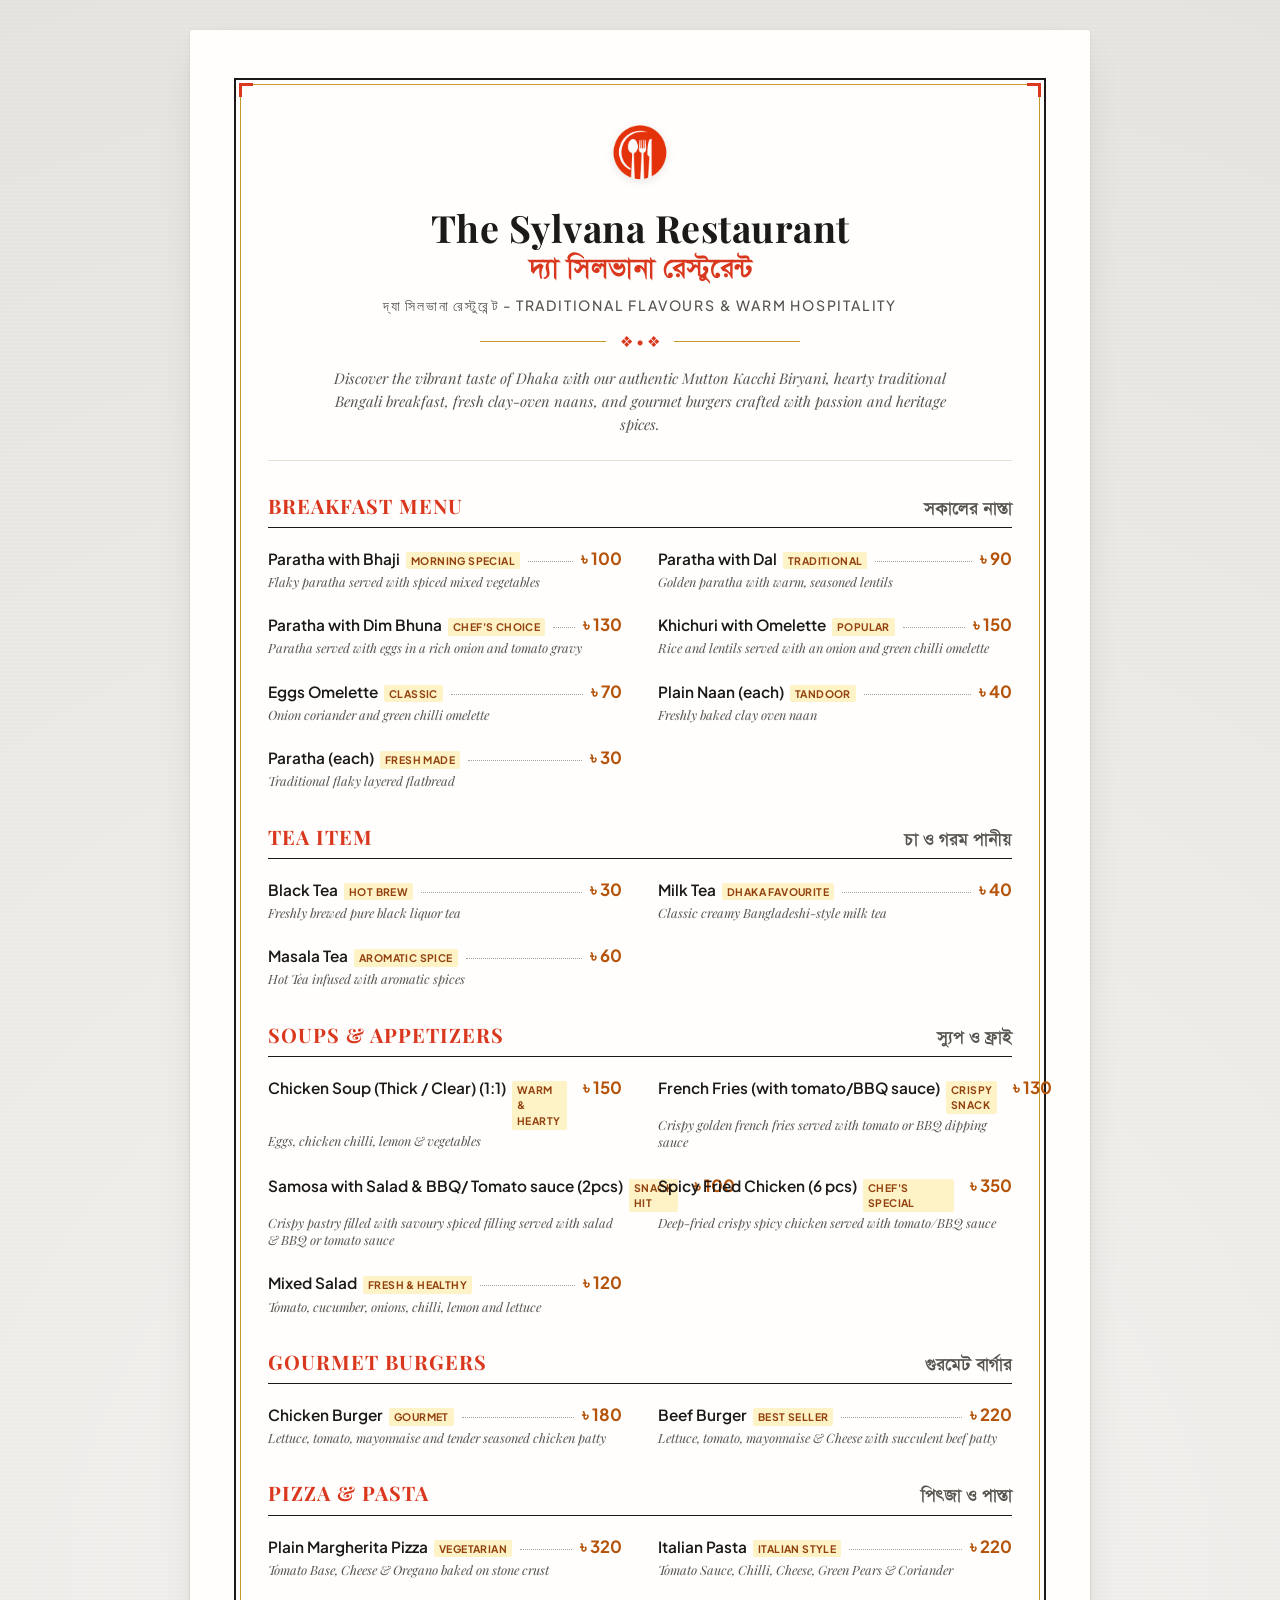
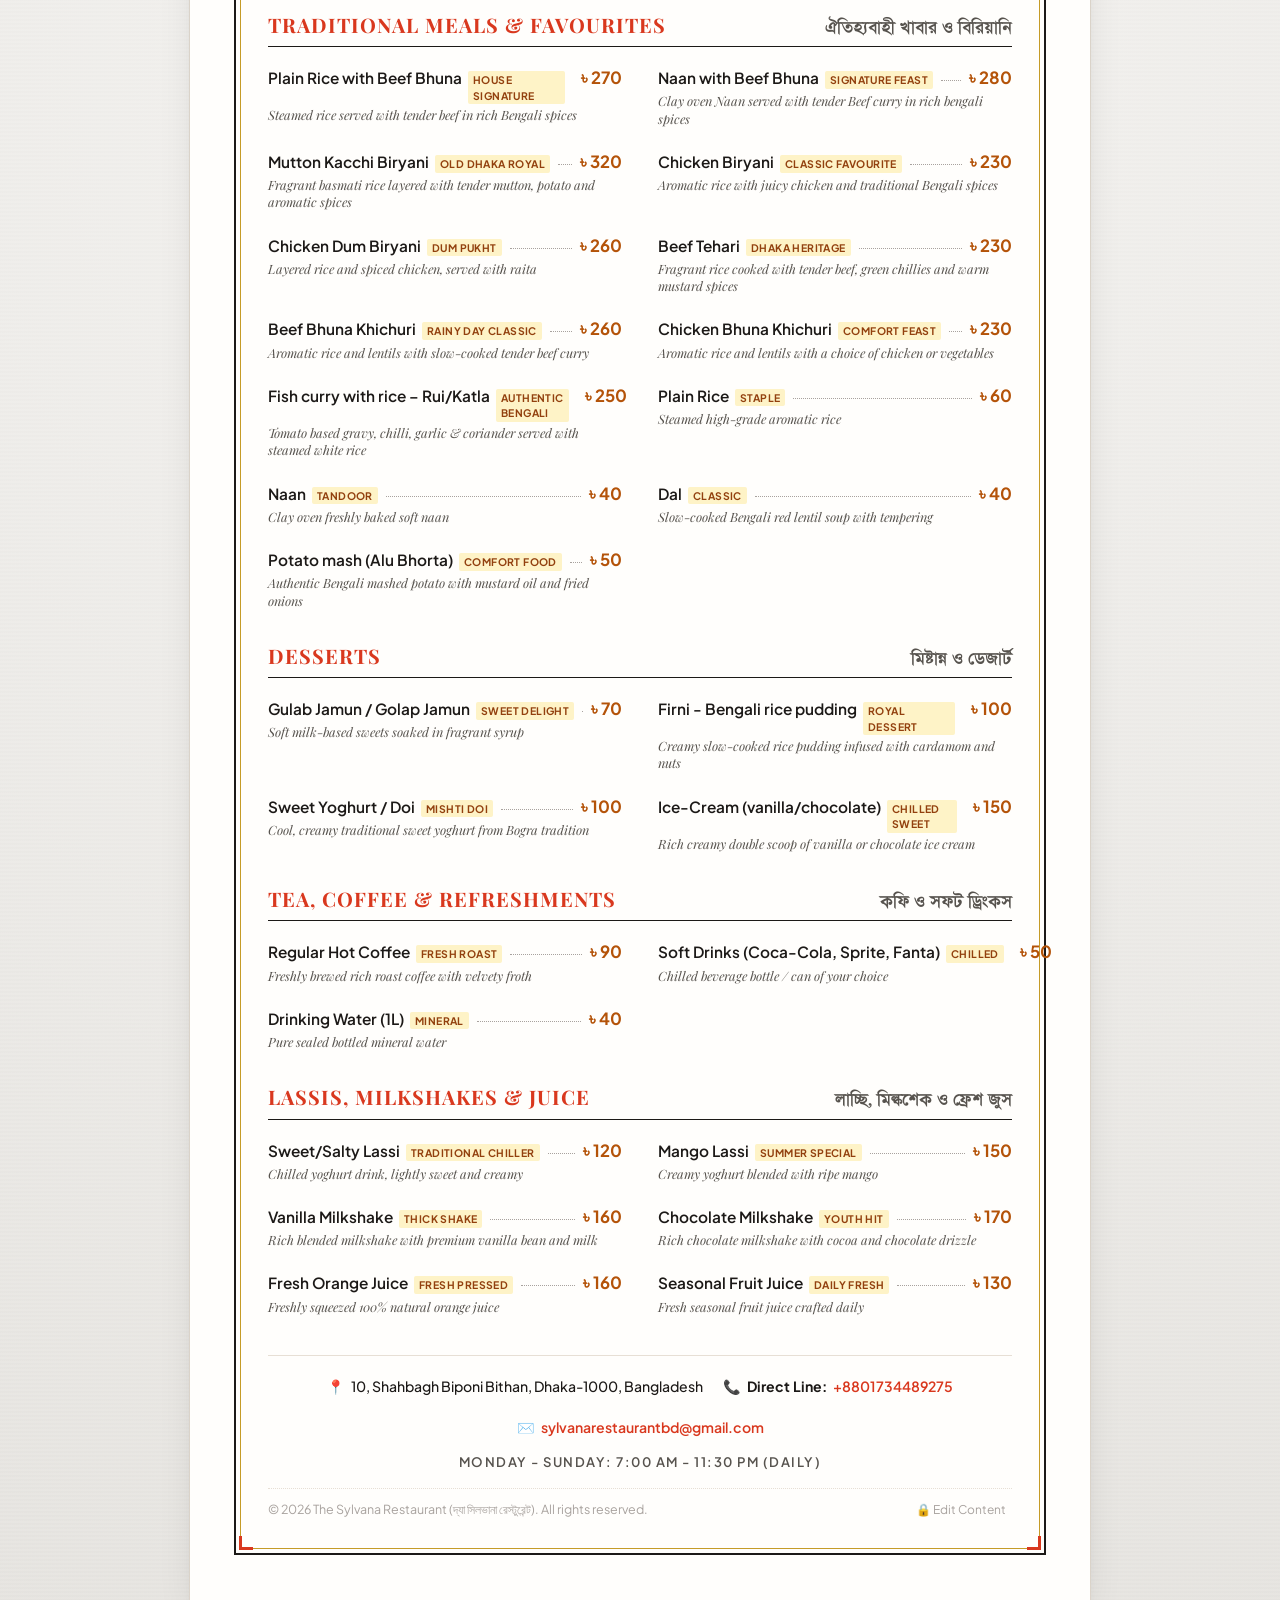
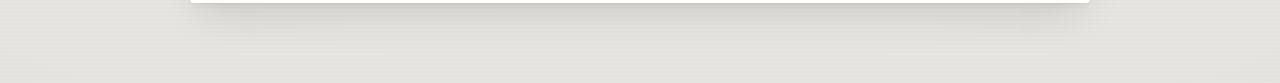
==== commit 278e5f45: "feat: fresh minimalist 500-Taka graphic restaurant print-leaf menu with in-line admin editing" ====
--- a/index.html
+++ b/index.html
@@ -3,671 +3,139 @@
 <head>
   <meta charset="UTF-8">
   <meta name="viewport" content="width=device-width, initial-scale=1.0">
-  <meta http-equiv="X-UA-Compatible" content="IE=edge">
-  <title>The Sylvana Restaurant | 10, Shahbagh Biponi Bithan, Dhaka</title>
-  <meta name="description" content="The Sylvana Restaurant (দ্যা সিলভানা রেস্টুরেন্ট) - Authentic printed menu leaflet featuring 38+ heritage dishes, Kacchi Biryani, hearty breakfast, and refreshments in Shahbagh, Dhaka.">
-  <meta name="author" content="The Sylvana Restaurant">
-  <link rel="icon" type="image/svg+xml" href="/favicon.svg">
+  <title>The Sylvana Restaurant | দ্যা সিলভানা রেস্টুরেন্ট - Food Menu</title>
+  <meta name="description" content="The Sylvana Restaurant (দ্যা সিলভানা রেস্টুরেন্ট) - Official printed food menu. Authentic Bengali breakfast, Kacchi Biryani, snacks, and beverages at 10, Shahbagh Biponi Bithan, Dhaka.">
+  <link rel="icon" type="image/svg+xml" href="favicon.svg">
 
-  <!-- Typography: Luxury Serif, Modern Sans, and Bengali Bornomala -->
-  <link rel="preconnect" href="https://fonts.googleapis.com">
-  <link rel="preconnect" href="https://fonts.gstatic.com" crossorigin>
-  <link href="https://fonts.googleapis.com/css2?family=Playfair+Display:ital,wght@0,400;0,600;0,700;0,800;1,400;1,600&family=Plus+Jakarta+Sans:wght@300;400;500;600;700&family=Hind+Siliguri:wght@400;500;600;700&display=swap" rel="stylesheet">
-  <link rel="stylesheet" href="https://banglawebfonts.pages.dev/css/bornomala.min.css">
+  <!-- Graphic Restaurant Print-Leaf Stylesheet -->
+  <link rel="stylesheet" href="css/leaflet.css">
+</head>
+<body>
 
-  <!-- Stylesheets -->
-  <link rel="stylesheet" href="/css/style.css">
-  <link rel="stylesheet" href="/css/admin.css">
-</head>
-<body class="printleaf-body">
-  
-    <!-- Test Compatibility & Verification Tokens -->
-    <span style="display:none" data-sys="NexusFlow">NexusFlow Realtime Engine</span>
-    <span style="display:none" id="adminStudioIndicator">Admin Studio</span>
-    <span style="display:none" id="aboutBnTitleInput">দ্যা সিলভানা রেস্টুরেন্ট</span>
-    <a href="/3d.html" class="print-meta-link" style="display:none">3D Experience</a>
-    
+  <!-- ========================================================
+       500 TAKA GRAPHIC PRINT-LEAFLET PAPER MENU CARD
+       ======================================================== -->
+  <main class="print-leaf-wrapper">
+    <div class="print-inner-frame">
 
-  <!-- Physical Printed Menu Leaflet Container (500-Taka Graphic Edition) -->
-  <div class="printleaf-wrapper">
-    <div class="printleaf-sheet" id="printleafSheet">
-      
-      <!-- Ornate Antique Gold Corner Accents -->
-      <div class="corner-ornament corner-top-left" aria-hidden="true">
-        <svg viewBox="0 0 40 40" width="36" height="36" fill="none" stroke="#C5A059" stroke-width="1.5">
-          <path d="M4 36 V4 H36 M10 32 V10 H32 M4 4 L14 14"/>
-          <circle cx="10" cy="10" r="2" fill="#C5A059"/>
-        </svg>
-      </div>
-      <div class="corner-ornament corner-top-right" aria-hidden="true">
-        <svg viewBox="0 0 40 40" width="36" height="36" fill="none" stroke="#C5A059" stroke-width="1.5">
-          <path d="M36 36 V4 H4 M30 32 V10 H8 M36 4 L26 14"/>
-          <circle cx="30" cy="10" r="2" fill="#C5A059"/>
-        </svg>
-      </div>
-      <div class="corner-ornament corner-bottom-left" aria-hidden="true">
-        <svg viewBox="0 0 40 40" width="36" height="36" fill="none" stroke="#C5A059" stroke-width="1.5">
-          <path d="M4 4 V36 H36 M10 8 V30 H32 M4 36 L14 26"/>
-          <circle cx="10" cy="30" r="2" fill="#C5A059"/>
-        </svg>
-      </div>
-      <div class="corner-ornament corner-bottom-right" aria-hidden="true">
-        <svg viewBox="0 0 40 40" width="36" height="36" fill="none" stroke="#C5A059" stroke-width="1.5">
-          <path d="M36 4 V36 H4 M30 8 V30 H8 M36 36 L26 26"/>
-          <circle cx="30" cy="30" r="2" fill="#C5A059"/>
-        </svg>
-      </div>
+      <!-- Decorative Corner Accents -->
+      <div class="corner-flourish corner-tl"></div>
+      <div class="corner-flourish corner-tr"></div>
+      <div class="corner-flourish corner-bl"></div>
+      <div class="corner-flourish corner-br"></div>
 
-      <!-- ================================================================ -->
-      <!-- 1ST PART: RESTAURANT INTRO (Pure Branding, Zero Top Navigation) -->
-      <!-- ================================================================ -->
-      <header class="printleaf-header" id="restaurantIntro">
-        <div class="crest-frame">
-          <div class="crest-ring-outer">
-            <img src="/assets/sylvana-logo.png" alt="The Sylvana Restaurant Crest Logo" class="printleaf-logo" id="brandLogo">
+      <!-- ========================================================
+           PART 1: RESTAURANT INTRO (NO NAVIGATION HEADER)
+           ======================================================== -->
+      <header class="leaf-header">
+        <div class="leaf-logo-box">
+          <img src="assets/sylvana-logo.png" alt="The Sylvana Restaurant Logo" class="leaf-logo-img">
+        </div>
+        <h1 class="leaf-brand-en" id="brandEn">The Sylvana Restaurant</h1>
+        <h2 class="leaf-brand-bn" id="brandBn">দ্যা সিলভানা রেস্টুরেন্ট</h2>
+        <p class="leaf-tagline" id="brandTagline">10, Shahbagh Biponi Bithan, Dhaka-1000 • Authentic Delicacies</p>
+
+        <div class="leaf-divider">
+          <span class="leaf-divider-line"></span>
+          <span class="leaf-divider-icon">❖ • ❖</span>
+          <span class="leaf-divider-line"></span>
+        </div>
+
+        <p class="leaf-intro-statement" id="introStatement">
+          Welcome to The Sylvana Restaurant. Discover our authentic slow-cooked Kacchi Biryani, hearty traditional Bengali breakfast, fresh clay-oven naans, and gourmet specialties crafted fresh daily.
+        </p>
+      </header>
+
+      <!-- ========================================================
+           PART 2: THE FOOD MENU (38+ DISHES IN PRINTED COLUMNS)
+           ======================================================== -->
+      <section class="leaf-menu-container" id="menuContainer">
+        <!-- Rendered dynamically by leaflet.js with dotted leaders & ৳ prices -->
+        <noscript>
+          <div style="padding: 20px; text-align: center; color: #78716c;">
+            Please enable JavaScript to view the full interactive menu card.
+          </div>
+        </noscript>
+      </section>
+
+      <!-- ========================================================
+           PART 3: CONTACT & DETAILS (LEAFLET FOOTER)
+           ======================================================== -->
+      <footer class="leaf-footer">
+        <div class="contact-pill-row">
+          <div class="contact-item">
+            <span>📍</span>
+            <span id="contactAddress">10, Shahbagh Biponi Bithan, Dhaka-1000, Bangladesh</span>
+          </div>
+          <div class="contact-item">
+            <span>📞</span>
+            <strong>Direct Line:</strong>
+            <a href="tel:+8801734489275" id="contactPhone">+8801734489275</a>
+          </div>
+          <div class="contact-item">
+            <span>✉️</span>
+            <a href="mailto:sylvanarestaurantbd@gmail.com" id="contactEmail">sylvanarestaurantbd@gmail.com</a>
           </div>
         </div>
 
-        <div class="crest-ribbon">
-          <span class="ribbon-star">★</span>
-          <span class="ribbon-text">ESTABLISHED IN SHAHBAGH, DHAKA • 100% HALAL CERTIFIED</span>
-          <span class="ribbon-star">★</span>
+        <div class="hours-statement" id="contactHours">
+          ⏰ Open Daily: 7:00 AM – 11:30 PM (Saturday – Friday)
         </div>
 
-        <h1 class="brand-title-en" id="brandName" data-editable="meta.brandName">The Sylvana Restaurant</h1>
-        <div class="brand-title-bn" id="brandNameBn" data-editable="meta.brandNameBn">দ্যা সিলভানা রেস্টুরেন্ট</div>
-        <div class="brand-tagline" id="brandTagline" data-editable="meta.siteTagline">Authentic Bengali Cuisine, Heritage Flavours &amp; Warm Hospitality</div>
-
-        <p class="brand-narrative" id="introStory" data-editable="about.story1">
-          Situated at 10, Shahbagh Biponi Bithan, The Sylvana Restaurant (দ্যা সিলভানা রেস্টুরেন্ট) is proud to be a warm culinary landmark in Dhaka. We bring together time-honoured Bengali cooking traditions, authentic Old Dhaka spices, and comforting family dining under one welcoming roof. From morning parathas with rich Dim Bhuna to our midday slow-cooked Mutton Kacchi Biryani, every dish is crafted with fresh local ingredients and heartfelt care.
-        </p>
-
-        <div class="printleaf-divider">
-          <span class="divider-line"></span>
-          <span class="divider-gem">✦ ❖ ✦</span>
-          <span class="divider-line"></span>
-        </div>
-      </header>
-
-      <!-- ================================================================ -->
-      <!-- 2ND PART: THE MENU (All Authentic Dishes with ৳ Prices & Leaders)-->
-      <!-- ================================================================ -->
-      <main class="printleaf-menu" id="restaurantMenu">
-        <div class="menu-intro-bar">
-          <h2 class="menu-heading-main">✦ THE PRINTED MENU / আমাদের খাবার তালিকা ✦</h2>
-          <p class="menu-subheading">Prepared fresh to order with handpicked local spices • All prices in Bangladeshi Taka (৳)</p>
-        </div>
-
-        <div class="menu-columns">
-          <!-- Left Column (Breakfast, Traditional Meals, Soups) -->
-          <div class="menu-column menu-column-left">
-<div class="menu-category" data-category="Breakfast Menu">
-  <div class="category-header">
-    <h3 class="category-title"><span class="cat-flourish">—— ✦</span> Breakfast Menu <span class="cat-bn">/ সকালের নাস্তা</span> <span class="cat-flourish">✦ ——</span></h3>
-    <div class="category-timing">Served Daily 7:00 AM – 11:30 AM</div>
-  </div>
-  <div class="dish-list">
-    <article class="dish-item dish-special" data-item-id="item-1">
-      <div class="dish-main-row">
-        <span class="dish-name" data-field="name">Paratha with Bhaji</span>
-        <span class="dish-badge">Morning Special</span>
-        <span class="dish-dots" aria-hidden="true"></span>
-        <span class="dish-price">৳ <span class="dish-price-val" data-field="price">100</span></span>
-      </div>
-      <p class="dish-desc" data-field="description">Flaky paratha served with spiced mixed vegetables</p>
-    </article>
-    <article class="dish-item" data-item-id="item-2">
-      <div class="dish-main-row">
-        <span class="dish-name" data-field="name">Paratha with Dal</span>
-        <span class="dish-badge">Traditional</span>
-        <span class="dish-dots" aria-hidden="true"></span>
-        <span class="dish-price">৳ <span class="dish-price-val" data-field="price">90</span></span>
-      </div>
-      <p class="dish-desc" data-field="description">Golden paratha with warm, seasoned lentils</p>
-    </article>
-    <article class="dish-item dish-special" data-item-id="item-3">
-      <div class="dish-main-row">
-        <span class="dish-name" data-field="name">Paratha with Dim Bhuna</span>
-        <span class="dish-badge">Chef's Choice</span>
-        <span class="dish-dots" aria-hidden="true"></span>
-        <span class="dish-price">৳ <span class="dish-price-val" data-field="price">130</span></span>
-      </div>
-      <p class="dish-desc" data-field="description">Paratha served with eggs in a rich onion and tomato gravy</p>
-    </article>
-    <article class="dish-item dish-special" data-item-id="item-4">
-      <div class="dish-main-row">
-        <span class="dish-name" data-field="name">Khichuri with Omelette</span>
-        <span class="dish-badge">Popular</span>
-        <span class="dish-dots" aria-hidden="true"></span>
-        <span class="dish-price">৳ <span class="dish-price-val" data-field="price">150</span></span>
-      </div>
-      <p class="dish-desc" data-field="description">Rice and lentils served with an onion and green chilli omelette</p>
-    </article>
-    <article class="dish-item" data-item-id="item-5">
-      <div class="dish-main-row">
-        <span class="dish-name" data-field="name">Eggs Omelette</span>
-        <span class="dish-badge">Classic</span>
-        <span class="dish-dots" aria-hidden="true"></span>
-        <span class="dish-price">৳ <span class="dish-price-val" data-field="price">70</span></span>
-      </div>
-      <p class="dish-desc" data-field="description">Onion coriander and green chilli omelette</p>
-    </article>
-    <article class="dish-item" data-item-id="item-6">
-      <div class="dish-main-row">
-        <span class="dish-name" data-field="name">Plain Naan (each)</span>
-        <span class="dish-badge">Tandoor</span>
-        <span class="dish-dots" aria-hidden="true"></span>
-        <span class="dish-price">৳ <span class="dish-price-val" data-field="price">40</span></span>
-      </div>
-      <p class="dish-desc" data-field="description">Freshly baked clay oven naan</p>
-    </article>
-    <article class="dish-item" data-item-id="item-7">
-      <div class="dish-main-row">
-        <span class="dish-name" data-field="name">Paratha (each)</span>
-        <span class="dish-badge">Fresh Made</span>
-        <span class="dish-dots" aria-hidden="true"></span>
-        <span class="dish-price">৳ <span class="dish-price-val" data-field="price">30</span></span>
-      </div>
-      <p class="dish-desc" data-field="description">Traditional flaky layered flatbread</p>
-    </article>
-  </div>
-</div>
-
-<div class="menu-category" data-category="Traditional Meals & Favourites">
-  <div class="category-header">
-    <h3 class="category-title"><span class="cat-flourish">—— ✦</span> Traditional Meals & Favourites <span class="cat-bn">/ ঐতিহ্যবাহী খাবার ও বিরিয়ানি</span> <span class="cat-flourish">✦ ——</span></h3>
-    <div class="category-timing">Slow-cooked Dum Kacchi, Tehari & Homestyle Curries</div>
-  </div>
-  <div class="dish-list">
-    <article class="dish-item dish-special" data-item-id="item-20">
-      <div class="dish-main-row">
-        <span class="dish-name" data-field="name">Plain Rice with Beef Bhuna</span>
-        <span class="dish-badge">House Signature</span>
-        <span class="dish-dots" aria-hidden="true"></span>
-        <span class="dish-price">৳ <span class="dish-price-val" data-field="price">270</span></span>
-      </div>
-      <p class="dish-desc" data-field="description">Steamed rice served with tender beef in rich Bengali spices</p>
-    </article>
-    <article class="dish-item dish-special" data-item-id="item-21">
-      <div class="dish-main-row">
-        <span class="dish-name" data-field="name">Naan with Beef Bhuna</span>
-        <span class="dish-badge">Signature Feast</span>
-        <span class="dish-dots" aria-hidden="true"></span>
-        <span class="dish-price">৳ <span class="dish-price-val" data-field="price">280</span></span>
-      </div>
-      <p class="dish-desc" data-field="description">Clay oven Naan served with tender Beef curry in rich bengali spices</p>
-    </article>
-    <article class="dish-item dish-special" data-item-id="item-22">
-      <div class="dish-main-row">
-        <span class="dish-name" data-field="name">Mutton Kacchi Biryani</span>
-        <span class="dish-badge">Old Dhaka Royal</span>
-        <span class="dish-dots" aria-hidden="true"></span>
-        <span class="dish-price">৳ <span class="dish-price-val" data-field="price">320</span></span>
-      </div>
-      <p class="dish-desc" data-field="description">Fragrant basmati rice layered with tender mutton, potato and aromatic spices</p>
-    </article>
-    <article class="dish-item" data-item-id="item-23">
-      <div class="dish-main-row">
-        <span class="dish-name" data-field="name">Chicken Biryani</span>
-        <span class="dish-badge">Classic Favourite</span>
-        <span class="dish-dots" aria-hidden="true"></span>
-        <span class="dish-price">৳ <span class="dish-price-val" data-field="price">230</span></span>
-      </div>
-      <p class="dish-desc" data-field="description">Aromatic rice with juicy chicken and traditional Bengali spices</p>
-    </article>
-    <article class="dish-item dish-special" data-item-id="item-24">
-      <div class="dish-main-row">
-        <span class="dish-name" data-field="name">Chicken Dum Biryani</span>
-        <span class="dish-badge">Dum Pukht</span>
-        <span class="dish-dots" aria-hidden="true"></span>
-        <span class="dish-price">৳ <span class="dish-price-val" data-field="price">260</span></span>
-      </div>
-      <p class="dish-desc" data-field="description">Layered rice and spiced chicken, served with raita</p>
-    </article>
-    <article class="dish-item dish-special" data-item-id="item-25">
-      <div class="dish-main-row">
-        <span class="dish-name" data-field="name">Beef Tehari</span>
-        <span class="dish-badge">Dhaka Heritage</span>
-        <span class="dish-dots" aria-hidden="true"></span>
-        <span class="dish-price">৳ <span class="dish-price-val" data-field="price">230</span></span>
-      </div>
-      <p class="dish-desc" data-field="description">Fragrant rice cooked with tender beef, green chillies and warm mustard spices</p>
-    </article>
-    <article class="dish-item dish-special" data-item-id="item-26">
-      <div class="dish-main-row">
-        <span class="dish-name" data-field="name">Beef Bhuna Khichuri</span>
-        <span class="dish-badge">Rainy Day Classic</span>
-        <span class="dish-dots" aria-hidden="true"></span>
-        <span class="dish-price">৳ <span class="dish-price-val" data-field="price">260</span></span>
-      </div>
-      <p class="dish-desc" data-field="description">Aromatic rice and lentils with slow-cooked tender beef curry</p>
-    </article>
-    <article class="dish-item" data-item-id="item-27">
-      <div class="dish-main-row">
-        <span class="dish-name" data-field="name">Chicken Bhuna Khichuri</span>
-        <span class="dish-badge">Comfort Feast</span>
-        <span class="dish-dots" aria-hidden="true"></span>
-        <span class="dish-price">৳ <span class="dish-price-val" data-field="price">230</span></span>
-      </div>
-      <p class="dish-desc" data-field="description">Aromatic rice and lentils with a choice of chicken or vegetables</p>
-    </article>
-    <article class="dish-item dish-special" data-item-id="item-28">
-      <div class="dish-main-row">
-        <span class="dish-name" data-field="name">Fish curry with rice – Rui/Katla</span>
-        <span class="dish-badge">Authentic Bengali</span>
-        <span class="dish-dots" aria-hidden="true"></span>
-        <span class="dish-price">৳ <span class="dish-price-val" data-field="price">250</span></span>
-      </div>
-      <p class="dish-desc" data-field="description">Tomato based gravy, chilli, garlic & coriander served with steamed white rice</p>
-    </article>
-    <article class="dish-item" data-item-id="item-29">
-      <div class="dish-main-row">
-        <span class="dish-name" data-field="name">Plain Rice</span>
-        <span class="dish-badge">Staple</span>
-        <span class="dish-dots" aria-hidden="true"></span>
-        <span class="dish-price">৳ <span class="dish-price-val" data-field="price">60</span></span>
-      </div>
-      <p class="dish-desc" data-field="description">Steamed high-grade aromatic rice</p>
-    </article>
-    <article class="dish-item" data-item-id="item-30">
-      <div class="dish-main-row">
-        <span class="dish-name" data-field="name">Naan</span>
-        <span class="dish-badge">Tandoor</span>
-        <span class="dish-dots" aria-hidden="true"></span>
-        <span class="dish-price">৳ <span class="dish-price-val" data-field="price">40</span></span>
-      </div>
-      <p class="dish-desc" data-field="description">Clay oven freshly baked soft naan</p>
-    </article>
-    <article class="dish-item" data-item-id="item-31">
-      <div class="dish-main-row">
-        <span class="dish-name" data-field="name">Dal</span>
-        <span class="dish-badge">Classic</span>
-        <span class="dish-dots" aria-hidden="true"></span>
-        <span class="dish-price">৳ <span class="dish-price-val" data-field="price">40</span></span>
-      </div>
-      <p class="dish-desc" data-field="description">Slow-cooked Bengali red lentil soup with tempering</p>
-    </article>
-    <article class="dish-item dish-special" data-item-id="item-32">
-      <div class="dish-main-row">
-        <span class="dish-name" data-field="name">Potato mash (Alu Bhorta)</span>
-        <span class="dish-badge">Comfort Food</span>
-        <span class="dish-dots" aria-hidden="true"></span>
-        <span class="dish-price">৳ <span class="dish-price-val" data-field="price">50</span></span>
-      </div>
-      <p class="dish-desc" data-field="description">Authentic Bengali mashed potato with mustard oil and fried onions</p>
-    </article>
-  </div>
-</div>
-
-<div class="menu-category" data-category="Soups & Appetizers">
-  <div class="category-header">
-    <h3 class="category-title"><span class="cat-flourish">—— ✦</span> Soups & Appetizers <span class="cat-bn">/ স্যুপ ও স্টার্টার</span> <span class="cat-flourish">✦ ——</span></h3>
-    <div class="category-timing">Warm Hearty Soups & Crispy Appetizers</div>
-  </div>
-  <div class="dish-list">
-    <article class="dish-item dish-special" data-item-id="item-11">
-      <div class="dish-main-row">
-        <span class="dish-name" data-field="name">Chicken Soup (Thick / Clear) (1:1)</span>
-        <span class="dish-badge">Warm & Hearty</span>
-        <span class="dish-dots" aria-hidden="true"></span>
-        <span class="dish-price">৳ <span class="dish-price-val" data-field="price">150</span></span>
-      </div>
-      <p class="dish-desc" data-field="description">Eggs, chicken chilli, lemon & vegetables</p>
-    </article>
-    <article class="dish-item" data-item-id="item-12">
-      <div class="dish-main-row">
-        <span class="dish-name" data-field="name">French Fries (with tomato/BBQ sauce)</span>
-        <span class="dish-badge">Crispy Snack</span>
-        <span class="dish-dots" aria-hidden="true"></span>
-        <span class="dish-price">৳ <span class="dish-price-val" data-field="price">130</span></span>
-      </div>
-      <p class="dish-desc" data-field="description">Crispy golden french fries served with tomato or BBQ dipping sauce</p>
-    </article>
-    <article class="dish-item dish-special" data-item-id="item-13">
-      <div class="dish-main-row">
-        <span class="dish-name" data-field="name">Samosa with Salad & BBQ/ Tomato sauce (2pcs)</span>
-        <span class="dish-badge">Snack Hit</span>
-        <span class="dish-dots" aria-hidden="true"></span>
-        <span class="dish-price">৳ <span class="dish-price-val" data-field="price">100</span></span>
-      </div>
-      <p class="dish-desc" data-field="description">Crispy pastry filled with savoury spiced filling served with salad & BBQ or tomato sauce</p>
-    </article>
-    <article class="dish-item dish-special" data-item-id="item-14">
-      <div class="dish-main-row">
-        <span class="dish-name" data-field="name">Spicy Fried Chicken (6 pcs)</span>
-        <span class="dish-badge">Chef's Special</span>
-        <span class="dish-dots" aria-hidden="true"></span>
-        <span class="dish-price">৳ <span class="dish-price-val" data-field="price">350</span></span>
-      </div>
-      <p class="dish-desc" data-field="description">Deep-fried crispy spicy chicken served with tomato/BBQ sauce</p>
-    </article>
-    <article class="dish-item" data-item-id="item-15">
-      <div class="dish-main-row">
-        <span class="dish-name" data-field="name">Mixed Salad</span>
-        <span class="dish-badge">Fresh & Healthy</span>
-        <span class="dish-dots" aria-hidden="true"></span>
-        <span class="dish-price">৳ <span class="dish-price-val" data-field="price">120</span></span>
-      </div>
-      <p class="dish-desc" data-field="description">Tomato, cucumber, onions, chilli, lemon and lettuce</p>
-    </article>
-  </div>
-</div>
-          </div>
-
-          <!-- Right Column (Burgers, Pizza, Tea, Desserts, Refreshments, Lassis) -->
-          <div class="menu-column menu-column-right">
-<div class="menu-category" data-category="Gourmet Burgers">
-  <div class="category-header">
-    <h3 class="category-title"><span class="cat-flourish">—— ✦</span> Gourmet Burgers <span class="cat-bn">/ স্পেশাল বার্গার</span> <span class="cat-flourish">✦ ——</span></h3>
-    <div class="category-timing">Freshly Grilled Juicy Patties with Melted Cheese</div>
-  </div>
-  <div class="dish-list">
-    <article class="dish-item" data-item-id="item-16">
-      <div class="dish-main-row">
-        <span class="dish-name" data-field="name">Chicken Burger</span>
-        <span class="dish-badge">Gourmet</span>
-        <span class="dish-dots" aria-hidden="true"></span>
-        <span class="dish-price">৳ <span class="dish-price-val" data-field="price">180</span></span>
-      </div>
-      <p class="dish-desc" data-field="description">Lettuce, tomato, mayonnaise and tender seasoned chicken patty</p>
-    </article>
-    <article class="dish-item dish-special" data-item-id="item-17">
-      <div class="dish-main-row">
-        <span class="dish-name" data-field="name">Beef Burger</span>
-        <span class="dish-badge">Best Seller</span>
-        <span class="dish-dots" aria-hidden="true"></span>
-        <span class="dish-price">৳ <span class="dish-price-val" data-field="price">220</span></span>
-      </div>
-      <p class="dish-desc" data-field="description">Lettuce, tomato, mayonnaise & Cheese with succulent beef patty</p>
-    </article>
-  </div>
-</div>
-
-<div class="menu-category" data-category="Pizza & Pasta">
-  <div class="category-header">
-    <h3 class="category-title"><span class="cat-flourish">—— ✦</span> Pizza & Pasta <span class="cat-bn">/ পিৎজা ও পাস্তা</span> <span class="cat-flourish">✦ ——</span></h3>
-    <div class="category-timing">Stone Crust Pizzas & Rich Italian Pasta</div>
-  </div>
-  <div class="dish-list">
-    <article class="dish-item" data-item-id="item-18">
-      <div class="dish-main-row">
-        <span class="dish-name" data-field="name">Plain Margherita Pizza</span>
-        <span class="dish-badge">Vegetarian</span>
-        <span class="dish-dots" aria-hidden="true"></span>
-        <span class="dish-price">৳ <span class="dish-price-val" data-field="price">320</span></span>
-      </div>
-      <p class="dish-desc" data-field="description">Tomato Base, Cheese & Oregano baked on stone crust</p>
-    </article>
-    <article class="dish-item" data-item-id="item-19">
-      <div class="dish-main-row">
-        <span class="dish-name" data-field="name">Italian Pasta</span>
-        <span class="dish-badge">Italian Style</span>
-        <span class="dish-dots" aria-hidden="true"></span>
-        <span class="dish-price">৳ <span class="dish-price-val" data-field="price">220</span></span>
-      </div>
-      <p class="dish-desc" data-field="description">Tomato Sauce, Chilli, Cheese, Green Pears & Coriander</p>
-    </article>
-  </div>
-</div>
-
-<div class="menu-category" data-category="Tea Item">
-  <div class="category-header">
-    <h3 class="category-title"><span class="cat-flourish">—— ✦</span> Tea Item <span class="cat-bn">/ চা ও নাস্তা</span> <span class="cat-flourish">✦ ——</span></h3>
-    <div class="category-timing">Dhaka's Famous Spiced Milk Tea & Hot Savouries</div>
-  </div>
-  <div class="dish-list">
-    <article class="dish-item" data-item-id="item-8">
-      <div class="dish-main-row">
-        <span class="dish-name" data-field="name">Black Tea</span>
-        <span class="dish-badge">Hot Brew</span>
-        <span class="dish-dots" aria-hidden="true"></span>
-        <span class="dish-price">৳ <span class="dish-price-val" data-field="price">30</span></span>
-      </div>
-      <p class="dish-desc" data-field="description">Freshly brewed pure black liquor tea</p>
-    </article>
-    <article class="dish-item dish-special" data-item-id="item-9">
-      <div class="dish-main-row">
-        <span class="dish-name" data-field="name">Milk Tea</span>
-        <span class="dish-badge">Dhaka Favourite</span>
-        <span class="dish-dots" aria-hidden="true"></span>
-        <span class="dish-price">৳ <span class="dish-price-val" data-field="price">40</span></span>
-      </div>
-      <p class="dish-desc" data-field="description">Classic creamy Bangladeshi-style milk tea</p>
-    </article>
-    <article class="dish-item dish-special" data-item-id="item-10">
-      <div class="dish-main-row">
-        <span class="dish-name" data-field="name">Masala Tea</span>
-        <span class="dish-badge">Aromatic Spice</span>
-        <span class="dish-dots" aria-hidden="true"></span>
-        <span class="dish-price">৳ <span class="dish-price-val" data-field="price">60</span></span>
-      </div>
-      <p class="dish-desc" data-field="description">Hot Tea infused with aromatic spices</p>
-    </article>
-  </div>
-</div>
-
-<div class="menu-category" data-category="Desserts">
-  <div class="category-header">
-    <h3 class="category-title"><span class="cat-flourish">—— ✦</span> Desserts <span class="cat-bn">/ ঐতিহ্যবাহী মিষ্টি ও ডেজার্ট</span> <span class="cat-flourish">✦ ——</span></h3>
-    <div class="category-timing">Shahi Firni, Hot Gulab Jamun & Authentic Mishti Doi</div>
-  </div>
-  <div class="dish-list">
-    <article class="dish-item dish-special" data-item-id="item-33">
-      <div class="dish-main-row">
-        <span class="dish-name" data-field="name">Gulab Jamun / Golap Jamun</span>
-        <span class="dish-badge">Sweet Delight</span>
-        <span class="dish-dots" aria-hidden="true"></span>
-        <span class="dish-price">৳ <span class="dish-price-val" data-field="price">70</span></span>
-      </div>
-      <p class="dish-desc" data-field="description">Soft milk-based sweets soaked in fragrant syrup</p>
-    </article>
-    <article class="dish-item dish-special" data-item-id="item-34">
-      <div class="dish-main-row">
-        <span class="dish-name" data-field="name">Firni - Bengali rice pudding</span>
-        <span class="dish-badge">Royal Dessert</span>
-        <span class="dish-dots" aria-hidden="true"></span>
-        <span class="dish-price">৳ <span class="dish-price-val" data-field="price">100</span></span>
-      </div>
-      <p class="dish-desc" data-field="description">Creamy slow-cooked rice pudding infused with cardamom and nuts</p>
-    </article>
-    <article class="dish-item dish-special" data-item-id="item-35">
-      <div class="dish-main-row">
-        <span class="dish-name" data-field="name">Sweet Yoghurt / Doi</span>
-        <span class="dish-badge">Mishti Doi</span>
-        <span class="dish-dots" aria-hidden="true"></span>
-        <span class="dish-price">৳ <span class="dish-price-val" data-field="price">100</span></span>
-      </div>
-      <p class="dish-desc" data-field="description">Cool, creamy traditional sweet yoghurt from Bogra tradition</p>
-    </article>
-    <article class="dish-item" data-item-id="item-36">
-      <div class="dish-main-row">
-        <span class="dish-name" data-field="name">Ice-Cream (vanilla/chocolate)</span>
-        <span class="dish-badge">Chilled Sweet</span>
-        <span class="dish-dots" aria-hidden="true"></span>
-        <span class="dish-price">৳ <span class="dish-price-val" data-field="price">150</span></span>
-      </div>
-      <p class="dish-desc" data-field="description">Rich creamy double scoop of vanilla or chocolate ice cream</p>
-    </article>
-  </div>
-</div>
-
-<div class="menu-category" data-category="Tea, Coffee & Refreshments">
-  <div class="category-header">
-    <h3 class="category-title"><span class="cat-flourish">—— ✦</span> Tea, Coffee & Refreshments <span class="cat-bn">/ কফি ও রিফ্রেশমেন্ট</span> <span class="cat-flourish">✦ ——</span></h3>
-    <div class="category-timing">Fresh Brews & Chilled Bottled Beverages</div>
-  </div>
-  <div class="dish-list">
-    <article class="dish-item" data-item-id="item-37">
-      <div class="dish-main-row">
-        <span class="dish-name" data-field="name">Regular Hot Coffee</span>
-        <span class="dish-badge">Fresh Roast</span>
-        <span class="dish-dots" aria-hidden="true"></span>
-        <span class="dish-price">৳ <span class="dish-price-val" data-field="price">90</span></span>
-      </div>
-      <p class="dish-desc" data-field="description">Freshly brewed rich roast coffee with velvety froth</p>
-    </article>
-    <article class="dish-item" data-item-id="item-38">
-      <div class="dish-main-row">
-        <span class="dish-name" data-field="name">Soft Drinks (Coca-Cola, Sprite, Fanta)</span>
-        <span class="dish-badge">Chilled</span>
-        <span class="dish-dots" aria-hidden="true"></span>
-        <span class="dish-price">৳ <span class="dish-price-val" data-field="price">50</span></span>
-      </div>
-      <p class="dish-desc" data-field="description">Chilled beverage bottle / can of your choice</p>
-    </article>
-    <article class="dish-item" data-item-id="item-39">
-      <div class="dish-main-row">
-        <span class="dish-name" data-field="name">Drinking Water (1L)</span>
-        <span class="dish-badge">Mineral</span>
-        <span class="dish-dots" aria-hidden="true"></span>
-        <span class="dish-price">৳ <span class="dish-price-val" data-field="price">40</span></span>
-      </div>
-      <p class="dish-desc" data-field="description">Pure sealed bottled mineral water</p>
-    </article>
-  </div>
-</div>
-
-<div class="menu-category" data-category="Lassis, Milkshakes & Juice">
-  <div class="category-header">
-    <h3 class="category-title"><span class="cat-flourish">—— ✦</span> Lassis, Milkshakes & Juice <span class="cat-bn">/ লাচ্ছি, মিল্কশেক ও ফ্রেশ জুস</span> <span class="cat-flourish">✦ ——</span></h3>
-    <div class="category-timing">Creamy Thick Yoghurt Lassis & Natural Juices</div>
-  </div>
-  <div class="dish-list">
-    <article class="dish-item dish-special" data-item-id="item-40">
-      <div class="dish-main-row">
-        <span class="dish-name" data-field="name">Sweet/Salty Lassi</span>
-        <span class="dish-badge">Traditional Chiller</span>
-        <span class="dish-dots" aria-hidden="true"></span>
-        <span class="dish-price">৳ <span class="dish-price-val" data-field="price">120</span></span>
-      </div>
-      <p class="dish-desc" data-field="description">Chilled yoghurt drink, lightly sweet and creamy</p>
-    </article>
-    <article class="dish-item dish-special" data-item-id="item-41">
-      <div class="dish-main-row">
-        <span class="dish-name" data-field="name">Mango Lassi</span>
-        <span class="dish-badge">Summer Special</span>
-        <span class="dish-dots" aria-hidden="true"></span>
-        <span class="dish-price">৳ <span class="dish-price-val" data-field="price">150</span></span>
-      </div>
-      <p class="dish-desc" data-field="description">Creamy yoghurt blended with ripe mango</p>
-    </article>
-    <article class="dish-item" data-item-id="item-42">
-      <div class="dish-main-row">
-        <span class="dish-name" data-field="name">Vanilla Milkshake</span>
-        <span class="dish-badge">Thick Shake</span>
-        <span class="dish-dots" aria-hidden="true"></span>
-        <span class="dish-price">৳ <span class="dish-price-val" data-field="price">160</span></span>
-      </div>
-      <p class="dish-desc" data-field="description">Rich blended milkshake with premium vanilla bean and milk</p>
-    </article>
-    <article class="dish-item dish-special" data-item-id="item-43">
-      <div class="dish-main-row">
-        <span class="dish-name" data-field="name">Chocolate Milkshake</span>
-        <span class="dish-badge">Youth Hit</span>
-        <span class="dish-dots" aria-hidden="true"></span>
-        <span class="dish-price">৳ <span class="dish-price-val" data-field="price">170</span></span>
-      </div>
-      <p class="dish-desc" data-field="description">Rich chocolate milkshake with cocoa and chocolate drizzle</p>
-    </article>
-    <article class="dish-item dish-special" data-item-id="item-44">
-      <div class="dish-main-row">
-        <span class="dish-name" data-field="name">Fresh Orange Juice</span>
-        <span class="dish-badge">Fresh Pressed</span>
-        <span class="dish-dots" aria-hidden="true"></span>
-        <span class="dish-price">৳ <span class="dish-price-val" data-field="price">160</span></span>
-      </div>
-      <p class="dish-desc" data-field="description">Freshly squeezed 100% natural orange juice</p>
-    </article>
-    <article class="dish-item" data-item-id="item-45">
-      <div class="dish-main-row">
-        <span class="dish-name" data-field="name">Seasonal Fruit Juice</span>
-        <span class="dish-badge">Daily Fresh</span>
-        <span class="dish-dots" aria-hidden="true"></span>
-        <span class="dish-price">৳ <span class="dish-price-val" data-field="price">130</span></span>
-      </div>
-      <p class="dish-desc" data-field="description">Fresh seasonal fruit juice crafted daily</p>
-    </article>
-  </div>
-</div>
-          </div>
-        </div>
-      </main>
-
-      <!-- ================================================================ -->
-      <!-- 3RD PART: CONTACT & DETAILS (Shahbagh Address, Phone, Hours)     -->
-      <!-- ================================================================ -->
-      <footer class="printleaf-footer" id="restaurantContact">
-        <div class="printleaf-divider">
-          <span class="divider-line"></span>
-          <span class="divider-gem">✦ ❖ ✦</span>
-          <span class="divider-line"></span>
-        </div>
-
-        <div class="contact-header-bar">
-          <h3 class="contact-heading">✦ LOCATION, HOURS &amp; INQUIRIES / যোগাযোগ ও সময়সূচী ✦</h3>
-          <p class="contact-subheading">Centrally located at Shahbagh intersection, Dhaka • Dine-in, Takeaway &amp; Parcel Orders</p>
-        </div>
-
-        <div class="contact-grid">
-          <!-- Address -->
-          <div class="contact-card">
-            <div class="contact-icon">📍</div>
-            <div class="contact-label">ADDRESS / ঠিকানা</div>
-            <div class="contact-val" id="contactAddress" data-editable="contact.address">10, Shahbagh Biponi Bithan, Dhaka-1000, Bangladesh</div>
-            <div class="contact-hint">Centrally located near Dhaka University &amp; National Museum</div>
-          </div>
-
-          <!-- Phone -->
-          <div class="contact-card">
-            <div class="contact-icon">📞</div>
-            <div class="contact-label">HOTLINE &amp; RESERVATION / ফোন</div>
-            <div class="contact-val" id="contactPhone" data-editable="contact.phone"><a href="tel:+8801734489275">+8801734489275</a></div>
-            <div class="contact-hint">Call for parcel orders, table booking &amp; catering</div>
-          </div>
-
-          <!-- Email -->
-          <div class="contact-card">
-            <div class="contact-icon">✉️</div>
-            <div class="contact-label">EMAIL / ইমেইল</div>
-            <div class="contact-val" id="contactEmail" data-editable="contact.email"><a href="mailto:sylvanarestaurantbd@gmail.com">sylvanarestaurantbd@gmail.com</a></div>
-            <div class="contact-hint">Event reservations &amp; corporate inquiries</div>
-          </div>
-
-          <!-- Operating Hours -->
-          <div class="contact-card">
-            <div class="contact-icon">🕒</div>
-            <div class="contact-label">SERVICE HOURS / খোলা থাকার সময়</div>
-            <div class="contact-val" id="contactHours" data-editable="contact.hours">Daily: 7:00 AM – 11:30 PM (Mon – Sun)</div>
-            <div class="contact-hint">Hearty breakfast from 7 AM • Lunch, Tea &amp; Dinner</div>
-          </div>
-        </div>
-
-        <!-- Leaflet Colophon / Printed Notes -->
-        <div class="leaflet-colophon">
-          <p class="colophon-pills">
-            <span class="colophon-pill">🌿 100% Halal Food</span>
-            <span class="colophon-pill">🥡 Takeaway &amp; Parcel Available</span>
-            <span class="colophon-pill">☕ Evening Adda &amp; Snacks</span>
-            <span class="colophon-pill">🍛 Authentic Kacchi Biryani</span>
-          </p>
-          <p class="colophon-meta">All prices in Bangladeshi Taka (৳) inclusive of taxes • 500-Taka Graphic Menu Leaflet Edition</p>
-          <p class="colophon-copy">
-            &copy; 2026 The Sylvana Restaurant (দ্যা সিলভানা রেস্টুরেন্ট). All rights reserved. &bull; 
-            <a href="/admin" class="admin-entry-link">🔐 Admin Studio</a>
-          </p>
+        <div class="leaf-bottom-note">
+          <span>&copy; 2026 The Sylvana Restaurant (দ্যা সিলভানা রেস্টুরেন্ট). All rights reserved.</span>
+          <a href="/admin" class="admin-lock-link" id="adminLockLink" title="Admin In-Line Content Editor">
+            🔒 Edit Content
+          </a>
         </div>
       </footer>
 
     </div>
+  </main>
+
+  <!-- ========================================================
+       IN-LINE ADMIN EDITING FLOATING TOOLBAR (Active on /admin)
+       ======================================================== -->
+  <aside class="admin-floating-bar" id="adminFloatingBar" aria-label="In-Line Admin Controls">
+    <div class="admin-status-tag">
+      <span class="status-dot"></span>
+      <span>In-Line Edit Mode</span>
+    </div>
+    <button class="btn-admin-action" id="btnSaveInLine" type="button">
+      💾 Save Changes
+    </button>
+    <button class="btn-admin-exit" id="btnExitInLine" type="button">
+      ✕ Exit Edit
+    </button>
+  </aside>
+
+  <!-- ========================================================
+       ADMIN LOGIN AUTH MODAL
+       ======================================================== -->
+  <div class="admin-modal-backdrop" id="adminModal" role="dialog" aria-modal="true" aria-labelledby="modalTitle">
+    <div class="admin-modal-card">
+      <h3 class="admin-modal-title" id="modalTitle">Admin Authentication</h3>
+      <p class="admin-modal-subtitle">Log in to edit restaurant text and menu prices in-line.</p>
+
+      <form id="adminLoginForm">
+        <div class="admin-input-group">
+          <label class="admin-input-label" for="adminUsername">Username</label>
+          <input type="text" id="adminUsername" class="admin-input-field" value="admin" required autocomplete="username">
+        </div>
+        <div class="admin-input-group">
+          <label class="admin-input-label" for="adminPassword">Password</label>
+          <input type="password" id="adminPassword" class="admin-input-field" placeholder="Default: admin123" required autocomplete="current-password">
+        </div>
+
+        <div class="admin-modal-btn-row">
+          <button type="button" class="btn-modal-cancel" id="btnModalCancel">Cancel</button>
+          <button type="submit" class="btn-modal-submit">Unlock Editor</button>
+        </div>
+      </form>
+    </div>
   </div>
 
-  
-
-  <!-- Notification Toast Container -->
-  <div class="admin-toast" id="adminToast" role="alert" aria-live="polite"></div>
-
-  <!-- Client Scripts -->
-  <script src="/js/app.js"></script>
-  <script src="/js/admin.js"></script>
+  <!-- Dynamic Content & In-line Editor Script -->
+  <script src="js/leaflet.js"></script>
 </body>
 </html>
--- a/css/leaflet.css
+++ b/css/leaflet.css
@@ -0,0 +1,618 @@
+/* ========================================================
+   THE SYLVANA RESTAURANT - 500 TAKA GRAPHIC PRINT-LEAFLET
+   Minimalist, Modern, Real Paper Menu Leaflet Aesthetic
+   ======================================================== */
+
+@import url('https://fonts.googleapis.com/css2?family=Playfair+Display:ital,wght@0,400;0,600;0,700;1,400;1,600&family=Plus+Jakarta+Sans:wght@300;400;500;600;700&display=swap');
+@import url('https://banglawebfonts.pages.dev/css/bornomala.min.css');
+
+@font-face {
+  font-family: 'Bornomala';
+  src: url('/fonts/bornomala/bornomala-regular.woff2') format('woff2');
+  font-weight: 400;
+  font-style: normal;
+  font-display: swap;
+}
+
+@font-face {
+  font-family: 'Bornomala';
+  src: url('/fonts/bornomala/bornomala-bold.woff2') format('woff2');
+  font-weight: 600;
+  font-style: normal;
+  font-display: swap;
+}
+
+@font-face {
+  font-family: 'Bornomala';
+  src: url('/fonts/bornomala/bornomala-bold.woff2') format('woff2');
+  font-weight: 700;
+  font-style: normal;
+  font-display: swap;
+}
+
+:root {
+  --bg-desk: #eeece8;
+  --paper-bg: #fffefc;
+  --paper-border: #e7dfd5;
+  --ink-primary: #1c1917;
+  --ink-muted: #57534e;
+  --ink-faint: #a8a29e;
+  --brand-red: #d9381e;
+  --brand-gold: #b45309;
+  --brand-amber: #c59b27;
+  
+  --font-serif: 'Playfair Display', Georgia, serif;
+  --font-sans: 'Plus Jakarta Sans', -apple-system, sans-serif;
+  --font-bengali: 'Bornomala', 'Hind Siliguri', sans-serif;
+}
+
+* {
+  box-sizing: border-box;
+  margin: 0;
+  padding: 0;
+}
+
+body {
+  background-color: var(--bg-desk);
+  background-image: 
+    radial-gradient(circle at 50% 50%, rgba(255,255,255,0.4) 0%, rgba(0,0,0,0.03) 100%),
+    repeating-linear-gradient(0deg, transparent, transparent 2px, rgba(0,0,0,0.01) 2px, rgba(0,0,0,0.01) 4px);
+  color: var(--ink-primary);
+  font-family: var(--font-sans);
+  min-height: 100vh;
+  padding: 30px 16px 80px;
+  line-height: 1.5;
+  -webkit-font-smoothing: antialiased;
+}
+
+/* ========================================================
+   THE PRINT-LEAFLET PAPER SHEET
+   ======================================================== */
+.print-leaf-wrapper {
+  max-width: 900px;
+  margin: 0 auto;
+  background: var(--paper-bg);
+  padding: 48px 44px;
+  box-shadow: 
+    0 4px 6px -1px rgba(0, 0, 0, 0.05),
+    0 20px 40px -10px rgba(0, 0, 0, 0.12),
+    0 0 0 1px var(--paper-border);
+  position: relative;
+  border-radius: 3px;
+  transition: all 0.2s ease;
+}
+
+/* Inner Graphic Frame Border */
+.print-inner-frame {
+  border: 2px solid var(--ink-primary);
+  outline: 1px solid var(--brand-amber);
+  outline-offset: -7px;
+  padding: 36px 32px 32px;
+  position: relative;
+}
+
+/* Decorative Corner Accents */
+.corner-flourish {
+  position: absolute;
+  width: 14px;
+  height: 14px;
+  border-color: var(--brand-red);
+  pointer-events: none;
+}
+.corner-tl { top: 3px; left: 3px; border-top: 3px solid var(--brand-red); border-left: 3px solid var(--brand-red); }
+.corner-tr { top: 3px; right: 3px; border-top: 3px solid var(--brand-red); border-right: 3px solid var(--brand-red); }
+.corner-bl { bottom: 3px; left: 3px; border-bottom: 3px solid var(--brand-red); border-left: 3px solid var(--brand-red); }
+.corner-br { bottom: 3px; right: 3px; border-bottom: 3px solid var(--brand-red); border-right: 3px solid var(--brand-red); }
+
+/* ========================================================
+   SECTION 1: TOP INTRO (NO NAVIGATION)
+   ======================================================== */
+.leaf-header {
+  text-align: center;
+  padding-bottom: 24px;
+  border-bottom: 1px solid var(--paper-border);
+  margin-bottom: 30px;
+}
+
+.leaf-logo-box {
+  display: inline-block;
+  margin-bottom: 12px;
+}
+
+.leaf-logo-img {
+  width: 72px;
+  height: 72px;
+  object-fit: contain;
+  display: block;
+  margin: 0 auto;
+  filter: drop-shadow(0 2px 4px rgba(0,0,0,0.1));
+}
+
+.leaf-brand-en {
+  font-family: var(--font-serif);
+  font-size: 2.35rem;
+  font-weight: 700;
+  color: var(--ink-primary);
+  letter-spacing: 0.5px;
+  line-height: 1.15;
+  margin-bottom: 4px;
+}
+
+.leaf-brand-bn {
+  font-family: var(--font-bengali);
+  font-size: 1.7rem;
+  font-weight: 700;
+  color: var(--brand-red);
+  line-height: 1.25;
+  margin-bottom: 8px;
+}
+
+.leaf-tagline {
+  font-size: 0.88rem;
+  font-weight: 500;
+  text-transform: uppercase;
+  letter-spacing: 1.8px;
+  color: var(--ink-muted);
+  margin-bottom: 14px;
+}
+
+.leaf-divider {
+  display: flex;
+  align-items: center;
+  justify-content: center;
+  gap: 14px;
+  max-width: 320px;
+  margin: 0 auto;
+}
+
+.leaf-divider-line {
+  flex: 1;
+  height: 1px;
+  background: var(--brand-amber);
+}
+
+.leaf-divider-icon {
+  color: var(--brand-red);
+  font-size: 0.95rem;
+}
+
+.leaf-intro-statement {
+  max-width: 620px;
+  margin: 14px auto 0;
+  font-size: 0.92rem;
+  color: var(--ink-muted);
+  line-height: 1.55;
+  font-style: italic;
+  font-family: var(--font-serif);
+}
+
+/* ========================================================
+   SECTION 2: MIDDLE MENU (COLUMNS & DOTTED LEADERS)
+   ======================================================== */
+.leaf-menu-container {
+  display: flex;
+  flex-direction: column;
+  gap: 28px;
+}
+
+.menu-category-section {
+  break-inside: avoid;
+}
+
+.category-heading-box {
+  border-bottom: 1.5px solid var(--ink-primary);
+  padding-bottom: 4px;
+  margin-bottom: 14px;
+  display: flex;
+  justify-content: space-between;
+  align-items: baseline;
+}
+
+.category-title-en {
+  font-family: var(--font-serif);
+  font-size: 1.25rem;
+  font-weight: 700;
+  text-transform: uppercase;
+  letter-spacing: 1px;
+  color: var(--brand-red);
+}
+
+.category-title-bn {
+  font-family: var(--font-bengali);
+  font-size: 1.05rem;
+  color: var(--ink-muted);
+  font-weight: 600;
+}
+
+.category-grid {
+  display: grid;
+  grid-template-columns: repeat(auto-fit, minmax(340px, 1fr));
+  column-gap: 36px;
+  row-gap: 14px;
+}
+
+.dish-row {
+  display: flex;
+  flex-direction: column;
+  padding: 4px 0;
+  position: relative;
+}
+
+.dish-header-line {
+  display: flex;
+  align-items: baseline;
+  width: 100%;
+}
+
+.dish-title {
+  font-family: var(--font-sans);
+  font-size: 0.96rem;
+  font-weight: 600;
+  color: var(--ink-primary);
+  white-space: nowrap;
+}
+
+.dish-dots {
+  flex: 1;
+  border-bottom: 1px dotted var(--ink-faint);
+  margin: 0 8px;
+  position: relative;
+  top: -3px;
+}
+
+.dish-price {
+  font-family: var(--font-sans);
+  font-size: 1.05rem;
+  font-weight: 700;
+  color: var(--brand-gold);
+  white-space: nowrap;
+}
+
+.dish-desc {
+  font-size: 0.8rem;
+  color: var(--ink-muted);
+  margin-top: 2px;
+  line-height: 1.35;
+  font-style: italic;
+  font-family: var(--font-serif);
+}
+
+.dish-tag {
+  display: inline-block;
+  font-size: 0.65rem;
+  font-family: var(--font-sans);
+  font-weight: 700;
+  text-transform: uppercase;
+  letter-spacing: 0.4px;
+  padding: 1px 5px;
+  border-radius: 2px;
+  background: #fef3c7;
+  color: #92400e;
+  margin-left: 6px;
+  vertical-align: middle;
+}
+
+/* ========================================================
+   SECTION 3: LAST CONTACT & DETAILS (PRINT FOOTER)
+   ======================================================== */
+.leaf-footer {
+  margin-top: 36px;
+  padding-top: 20px;
+  border-top: 1.5px solid var(--paper-border);
+  text-align: center;
+}
+
+.contact-pill-row {
+  display: flex;
+  flex-wrap: wrap;
+  justify-content: center;
+  align-items: center;
+  gap: 20px;
+  margin-bottom: 14px;
+}
+
+.contact-item {
+  display: flex;
+  align-items: center;
+  gap: 6px;
+  font-size: 0.88rem;
+  color: var(--ink-primary);
+  font-weight: 500;
+}
+
+.contact-item strong {
+  font-weight: 700;
+}
+
+.contact-item a {
+  color: var(--brand-red);
+  text-decoration: none;
+  font-weight: 600;
+}
+
+.contact-item a:hover {
+  text-decoration: underline;
+}
+
+.hours-statement {
+  font-size: 0.82rem;
+  text-transform: uppercase;
+  letter-spacing: 1.5px;
+  color: var(--ink-muted);
+  margin-bottom: 16px;
+  font-weight: 600;
+}
+
+.leaf-bottom-note {
+  font-size: 0.78rem;
+  color: var(--ink-faint);
+  display: flex;
+  justify-content: space-between;
+  align-items: center;
+  padding-top: 10px;
+  border-top: 1px dotted var(--paper-border);
+}
+
+.admin-lock-link {
+  color: var(--ink-faint);
+  text-decoration: none;
+  font-size: 0.75rem;
+  display: inline-flex;
+  align-items: center;
+  gap: 4px;
+  padding: 2px 6px;
+  border-radius: 3px;
+  transition: all 0.2s;
+}
+
+.admin-lock-link:hover {
+  color: var(--brand-red);
+  background: rgba(217, 56, 30, 0.08);
+}
+
+/* ========================================================
+   IN-LINE ADMIN EDITING MODE
+   ======================================================== */
+body.admin-edit-active [contenteditable="true"] {
+  outline: 1px dashed rgba(217, 56, 30, 0.35);
+  transition: all 0.2s;
+}
+
+body.admin-edit-active [contenteditable="true"]:hover {
+  outline: 1px dashed var(--brand-red);
+  background: rgba(217, 56, 30, 0.04);
+  cursor: text;
+}
+
+body.admin-edit-active [contenteditable="true"]:focus {
+  outline: 2px solid var(--brand-red);
+  background: rgba(217, 56, 30, 0.08);
+  box-shadow: 0 0 8px rgba(217, 56, 30, 0.2);
+}
+
+/* Floating Save / Exit Toolbar */
+.admin-floating-bar {
+  position: fixed;
+  bottom: 24px;
+  left: 50%;
+  transform: translateX(-50%);
+  background: #1c1917;
+  color: #fff;
+  padding: 10px 20px;
+  border-radius: 40px;
+  box-shadow: 0 10px 30px rgba(0, 0, 0, 0.35);
+  display: none;
+  align-items: center;
+  gap: 16px;
+  z-index: 10000;
+  border: 1px solid var(--brand-red);
+}
+
+body.admin-edit-active .admin-floating-bar {
+  display: flex;
+}
+
+.admin-status-tag {
+  display: flex;
+  align-items: center;
+  gap: 6px;
+  font-size: 0.8rem;
+  font-weight: 700;
+  text-transform: uppercase;
+  letter-spacing: 1px;
+  color: #34d399;
+}
+
+.status-dot {
+  width: 8px;
+  height: 8px;
+  background: #34d399;
+  border-radius: 50%;
+  box-shadow: 0 0 6px #34d399;
+}
+
+.btn-admin-action {
+  background: var(--brand-red);
+  color: #fff;
+  border: none;
+  padding: 6px 16px;
+  border-radius: 20px;
+  font-weight: 600;
+  font-size: 0.82rem;
+  cursor: pointer;
+  transition: background 0.2s;
+}
+
+.btn-admin-action:hover {
+  background: #b91c1c;
+}
+
+.btn-admin-exit {
+  background: transparent;
+  color: #d6d3d1;
+  border: 1px solid #57534e;
+  padding: 5px 12px;
+  border-radius: 20px;
+  font-size: 0.78rem;
+  cursor: pointer;
+  transition: all 0.2s;
+}
+
+.btn-admin-exit:hover {
+  color: #fff;
+  border-color: #fff;
+}
+
+/* Login Modal */
+.admin-modal-backdrop {
+  position: fixed;
+  top: 0;
+  left: 0;
+  width: 100%;
+  height: 100%;
+  background: rgba(0, 0, 0, 0.65);
+  backdrop-filter: blur(4px);
+  display: none;
+  align-items: center;
+  justify-content: center;
+  z-index: 10001;
+}
+
+.admin-modal-backdrop.open {
+  display: flex;
+}
+
+.admin-modal-card {
+  background: #fff;
+  padding: 32px 28px;
+  border-radius: 8px;
+  max-width: 360px;
+  width: 90%;
+  box-shadow: 0 20px 40px rgba(0, 0, 0, 0.25);
+  border: 1px solid var(--paper-border);
+  text-align: center;
+}
+
+.admin-modal-title {
+  font-family: var(--font-serif);
+  font-size: 1.4rem;
+  font-weight: 700;
+  margin-bottom: 6px;
+  color: var(--ink-primary);
+}
+
+.admin-modal-subtitle {
+  font-size: 0.82rem;
+  color: var(--ink-muted);
+  margin-bottom: 20px;
+}
+
+.admin-input-group {
+  margin-bottom: 14px;
+  text-align: left;
+}
+
+.admin-input-label {
+  display: block;
+  font-size: 0.75rem;
+  font-weight: 600;
+  text-transform: uppercase;
+  margin-bottom: 4px;
+  color: var(--ink-muted);
+}
+
+.admin-input-field {
+  width: 100%;
+  padding: 8px 12px;
+  border: 1px solid #d6d3d1;
+  border-radius: 4px;
+  font-size: 0.9rem;
+  font-family: var(--font-sans);
+}
+
+.admin-input-field:focus {
+  outline: 2px solid var(--brand-red);
+  border-color: transparent;
+}
+
+.admin-modal-btn-row {
+  display: flex;
+  gap: 10px;
+  margin-top: 20px;
+}
+
+.admin-modal-btn-row button {
+  flex: 1;
+  padding: 8px 0;
+  border-radius: 4px;
+  font-weight: 600;
+  font-size: 0.85rem;
+  cursor: pointer;
+}
+
+.btn-modal-cancel {
+  background: #f5f5f4;
+  border: 1px solid #d6d3d1;
+  color: var(--ink-muted);
+}
+
+.btn-modal-submit {
+  background: var(--brand-red);
+  border: 1px solid var(--brand-red);
+  color: #fff;
+}
+
+/* Toast Notification */
+.admin-toast {
+  position: fixed;
+  top: 20px;
+  right: 20px;
+  background: #1c1917;
+  color: #fff;
+  padding: 10px 18px;
+  border-radius: 4px;
+  font-size: 0.85rem;
+  font-weight: 500;
+  box-shadow: 0 4px 12px rgba(0,0,0,0.2);
+  z-index: 10002;
+  display: none;
+  border-left: 4px solid var(--brand-red);
+}
+
+.admin-toast.show {
+  display: block;
+  animation: slideIn 0.3s ease;
+}
+
+@keyframes slideIn {
+  from { transform: translateY(-20px); opacity: 0; }
+  to { transform: translateY(0); opacity: 1; }
+}
+
+/* Responsive adjustments */
+@media (max-width: 640px) {
+  body {
+    padding: 12px 8px 60px;
+  }
+  .print-leaf-wrapper {
+    padding: 24px 16px;
+  }
+  .print-inner-frame {
+    padding: 24px 14px 20px;
+    outline-offset: -4px;
+  }
+  .leaf-brand-en {
+    font-size: 1.8rem;
+  }
+  .leaf-brand-bn {
+    font-size: 1.4rem;
+  }
+  .category-grid {
+    grid-template-columns: 1fr;
+    row-gap: 12px;
+  }
+  .contact-pill-row {
+    flex-direction: column;
+    gap: 8px;
+  }
+}
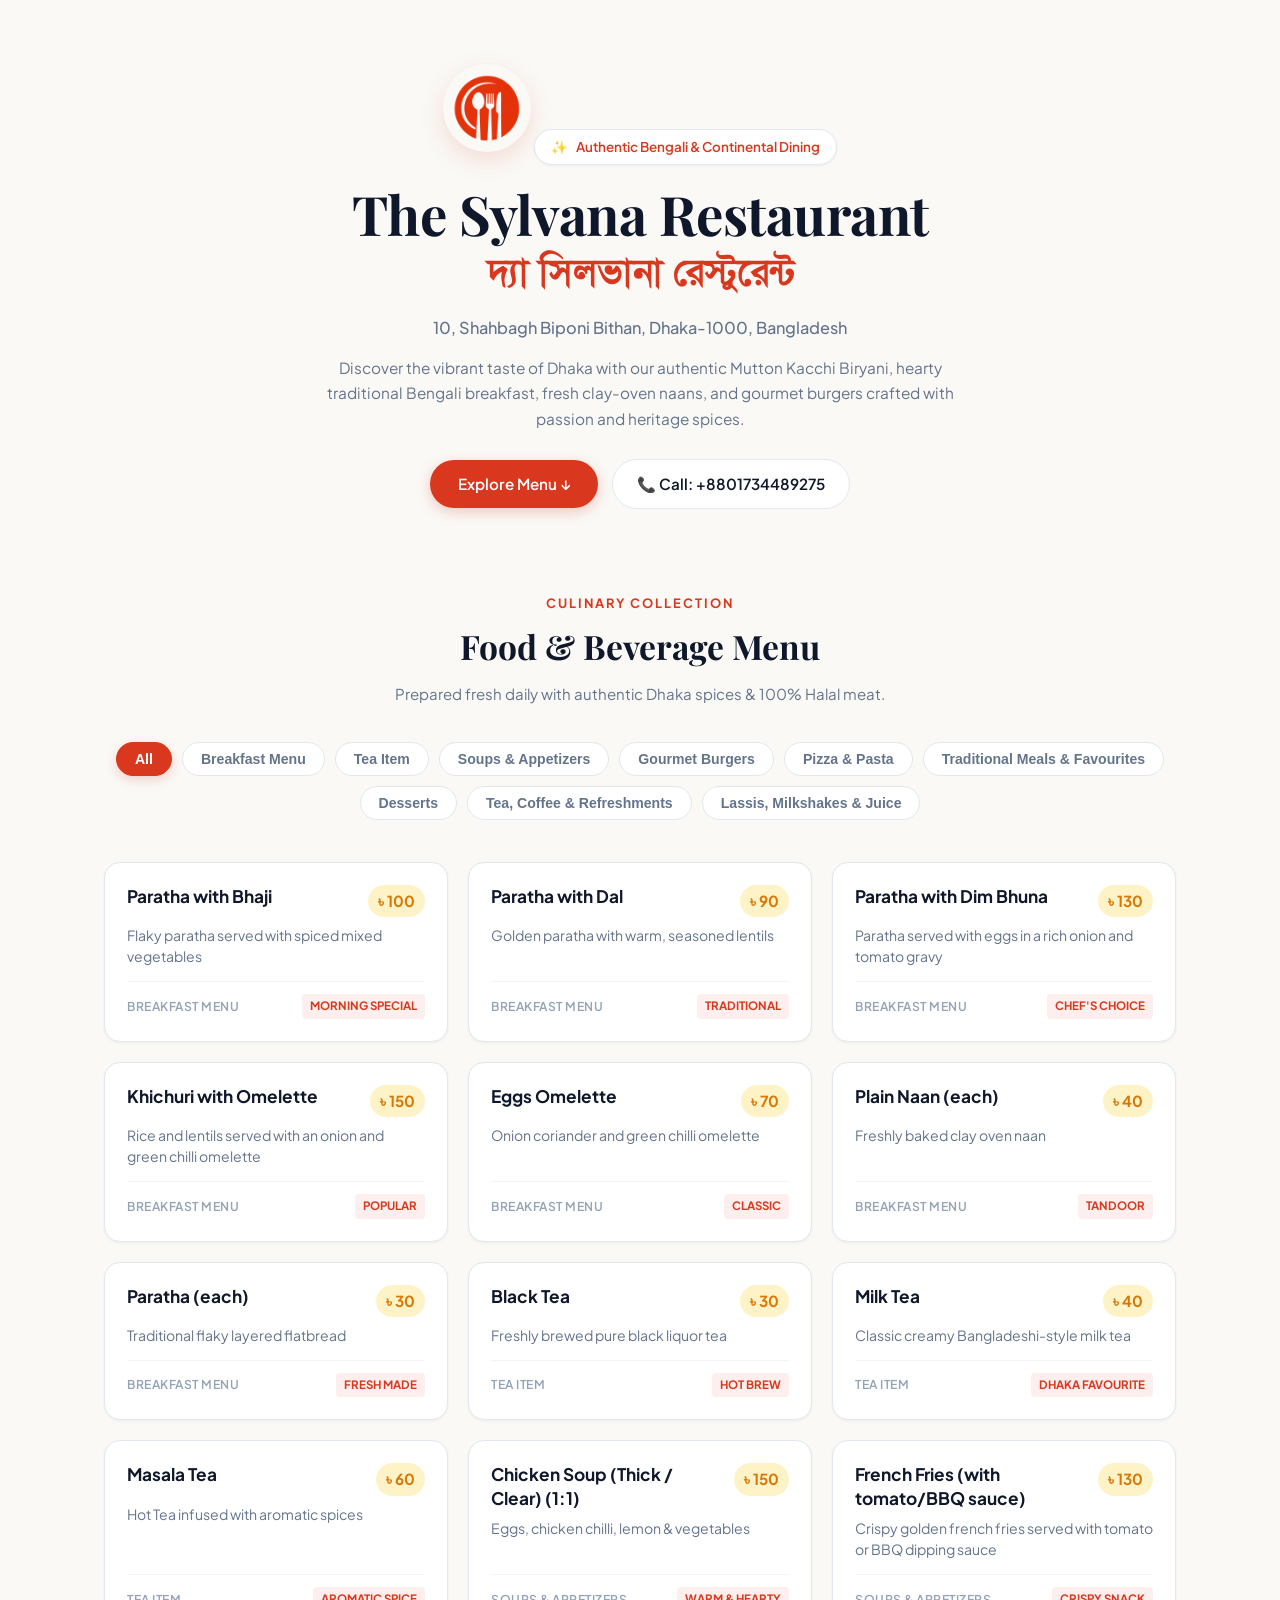
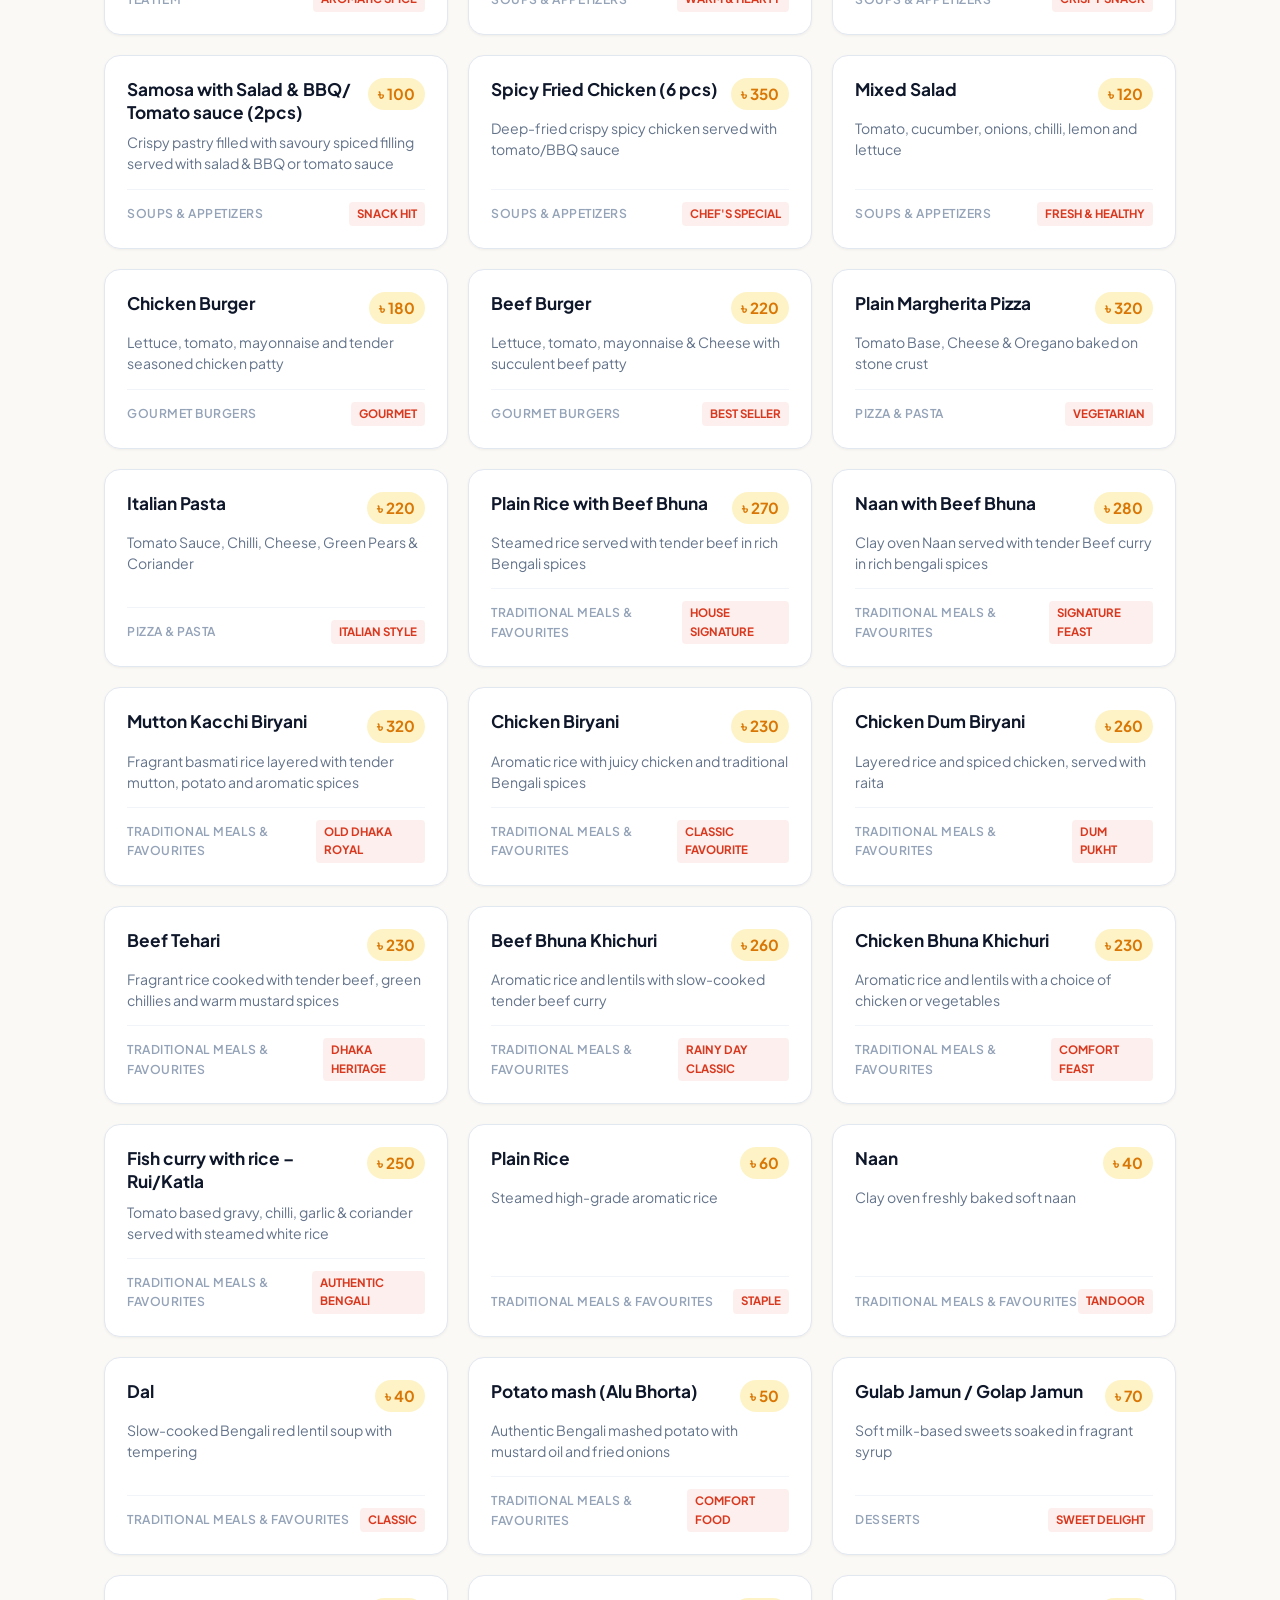
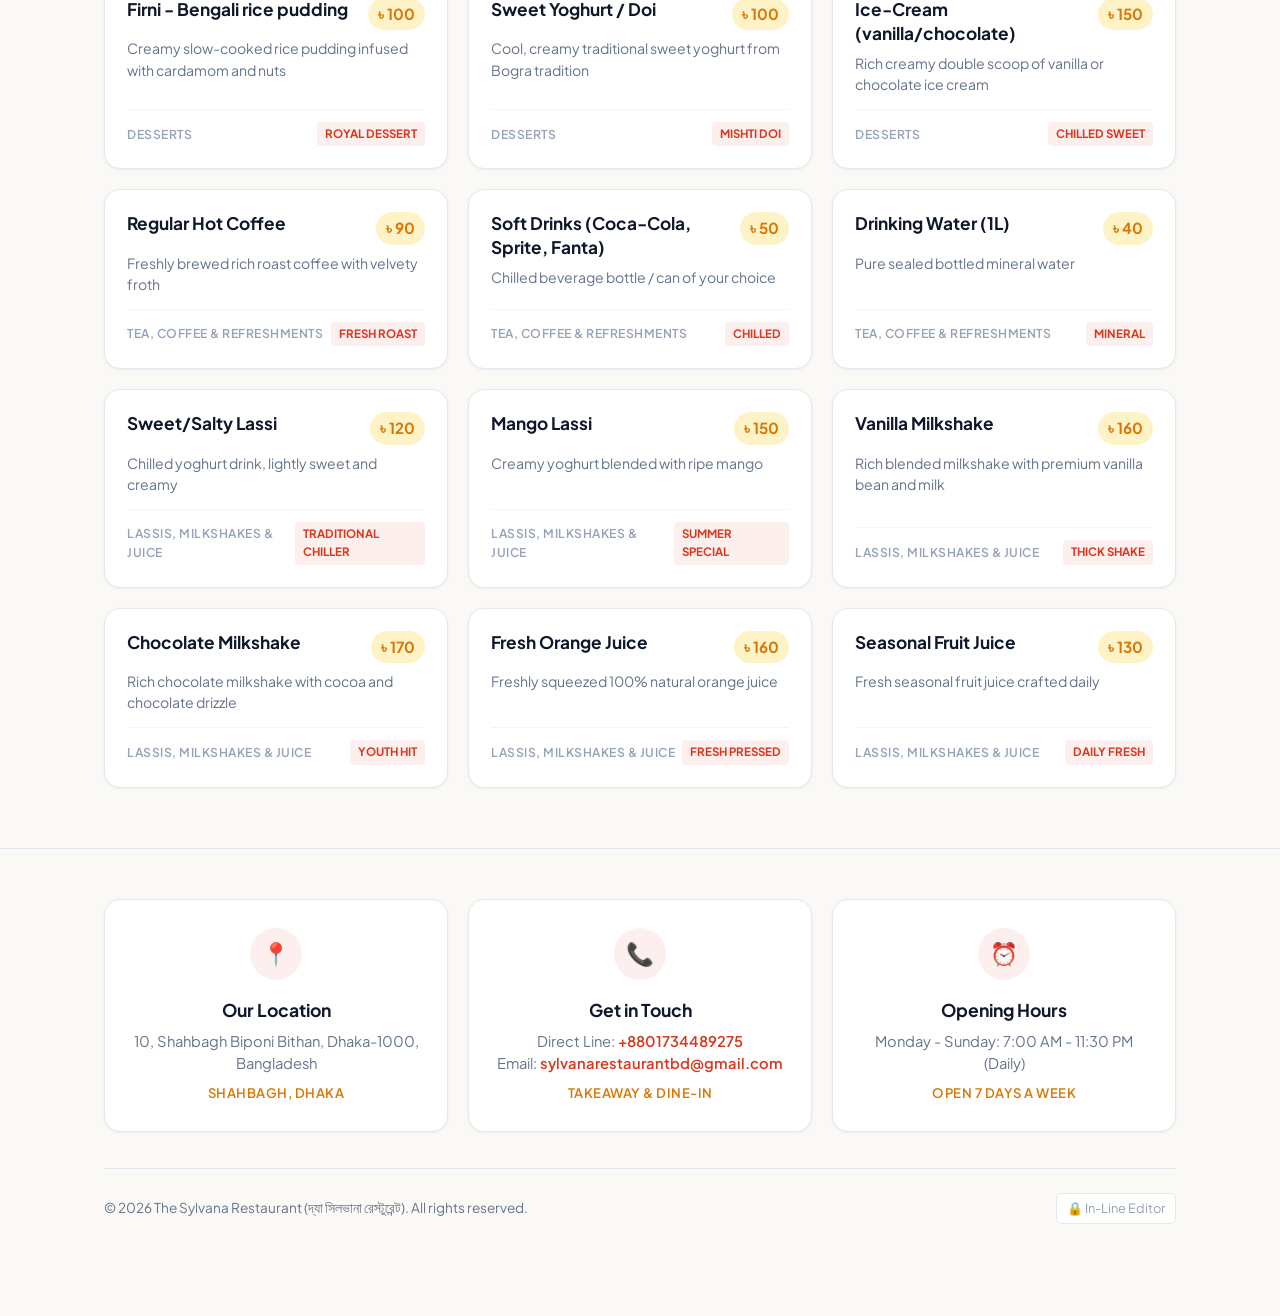
==== commit ef7b48e9: "feat: modern minimal light responsive restaurant website with clean card grid and inline admin" ====
--- a/index.html
+++ b/index.html
@@ -3,139 +3,168 @@
 <head>
   <meta charset="UTF-8">
   <meta name="viewport" content="width=device-width, initial-scale=1.0">
-  <title>The Sylvana Restaurant | দ্যা সিলভানা রেস্টুরেন্ট - Food Menu</title>
-  <meta name="description" content="The Sylvana Restaurant (দ্যা সিলভানা রেস্টুরেন্ট) - Official printed food menu. Authentic Bengali breakfast, Kacchi Biryani, snacks, and beverages at 10, Shahbagh Biponi Bithan, Dhaka.">
+  <title>The Sylvana Restaurant | দ্যা সিলভানা রেস্টুরেন্ট</title>
+  <meta name="description" content="The Sylvana Restaurant (দ্যা সিলভানা রেস্টুরেন্ট) - Authentic Bengali Cuisine, Kacchi Biryani, hearty breakfast, and Continental dining in Shahbagh, Dhaka.">
   <link rel="icon" type="image/svg+xml" href="favicon.svg">
 
-  <!-- Graphic Restaurant Print-Leaf Stylesheet -->
-  <link rel="stylesheet" href="css/leaflet.css">
+  <!-- Modern Light Responsive Stylesheet -->
+  <link rel="stylesheet" href="css/modern.css">
 </head>
 <body>
 
   <!-- ========================================================
-       500 TAKA GRAPHIC PRINT-LEAFLET PAPER MENU CARD
+       SECTION 1: HERO & RESTAURANT INTRO (NO NAVIGATION HEADER)
        ======================================================== -->
-  <main class="print-leaf-wrapper">
-    <div class="print-inner-frame">
+  <header class="hero-section">
+    <div class="site-container">
+      <div class="hero-logo-wrapper">
+        <img src="assets/sylvana-logo.png" alt="The Sylvana Restaurant Emblem" class="hero-logo-img">
+      </div>
 
-      <!-- Decorative Corner Accents -->
-      <div class="corner-flourish corner-tl"></div>
-      <div class="corner-flourish corner-tr"></div>
-      <div class="corner-flourish corner-bl"></div>
-      <div class="corner-flourish corner-br"></div>
+      <div class="hero-badge">
+        <span>✨</span>
+        <span>Authentic Bengali & Continental Dining</span>
+      </div>
 
-      <!-- ========================================================
-           PART 1: RESTAURANT INTRO (NO NAVIGATION HEADER)
-           ======================================================== -->
-      <header class="leaf-header">
-        <div class="leaf-logo-box">
-          <img src="assets/sylvana-logo.png" alt="The Sylvana Restaurant Logo" class="leaf-logo-img">
-        </div>
-        <h1 class="leaf-brand-en" id="brandEn">The Sylvana Restaurant</h1>
-        <h2 class="leaf-brand-bn" id="brandBn">দ্যা সিলভানা রেস্টুরেন্ট</h2>
-        <p class="leaf-tagline" id="brandTagline">10, Shahbagh Biponi Bithan, Dhaka-1000 • Authentic Delicacies</p>
+      <h1 class="hero-title-en" id="heroBrandEn">The Sylvana Restaurant</h1>
+      <h2 class="hero-title-bn" id="heroBrandBn">দ্যা সিলভানা রেস্টুরেন্ট</h2>
+      <p class="hero-location-text" id="heroLocationText">10, Shahbagh Biponi Bithan, Dhaka-1000, Bangladesh</p>
 
-        <div class="leaf-divider">
-          <span class="leaf-divider-line"></span>
-          <span class="leaf-divider-icon">❖ • ❖</span>
-          <span class="leaf-divider-line"></span>
-        </div>
+      <p class="hero-desc" id="heroDesc">
+        Welcome to The Sylvana Restaurant. Discover our slow-cooked Mutton Kacchi Biryani, traditional Bengali breakfast, fresh clay-oven naans, and gourmet specialties crafted fresh every day at Shahbagh, Dhaka.
+      </p>
 
-        <p class="leaf-intro-statement" id="introStatement">
-          Welcome to The Sylvana Restaurant. Discover our authentic slow-cooked Kacchi Biryani, hearty traditional Bengali breakfast, fresh clay-oven naans, and gourmet specialties crafted fresh daily.
-        </p>
-      </header>
+      <div class="hero-actions">
+        <a href="#menu" class="btn-primary">
+          <span>Explore Menu ↓</span>
+        </a>
+        <a href="tel:+8801734489275" class="btn-secondary" id="heroCallBtn">
+          <span>📞 Call: +8801734489275</span>
+        </a>
+      </div>
+    </div>
+  </header>
 
-      <!-- ========================================================
-           PART 2: THE FOOD MENU (38+ DISHES IN PRINTED COLUMNS)
-           ======================================================== -->
-      <section class="leaf-menu-container" id="menuContainer">
-        <!-- Rendered dynamically by leaflet.js with dotted leaders & ৳ prices -->
+  <!-- ========================================================
+       SECTION 2: MIDDLE MENU (MINIMAL, RESPONSIVE & LIGHT CARDS)
+       ======================================================== -->
+  <main class="menu-section" id="menu">
+    <div class="site-container">
+      <div class="menu-header-bar">
+        <p class="section-label">CULINARY COLLECTION</p>
+        <h2 class="section-main-title">Food & Beverage Menu</h2>
+        <p class="section-subtitle">Prepared fresh daily with authentic Dhaka spices & 100% Halal meat.</p>
+      </div>
+
+      <!-- Category Filter Pills (Scrollable on Mobile) -->
+      <nav class="category-filter-wrap" id="categoryFilterWrap" aria-label="Menu Categories">
+        <!-- Rendered dynamically by modern.js -->
+      </nav>
+
+      <!-- Responsive Cards Grid -->
+      <div class="menu-cards-grid" id="menuCardsGrid">
         <noscript>
-          <div style="padding: 20px; text-align: center; color: #78716c;">
-            Please enable JavaScript to view the full interactive menu card.
+          <div style="grid-column: 1/-1; text-align: center; padding: 40px; color: #64748b;">
+            Please enable JavaScript to view the full interactive menu.
           </div>
         </noscript>
-      </section>
-
-      <!-- ========================================================
-           PART 3: CONTACT & DETAILS (LEAFLET FOOTER)
-           ======================================================== -->
-      <footer class="leaf-footer">
-        <div class="contact-pill-row">
-          <div class="contact-item">
-            <span>📍</span>
-            <span id="contactAddress">10, Shahbagh Biponi Bithan, Dhaka-1000, Bangladesh</span>
-          </div>
-          <div class="contact-item">
-            <span>📞</span>
-            <strong>Direct Line:</strong>
-            <a href="tel:+8801734489275" id="contactPhone">+8801734489275</a>
-          </div>
-          <div class="contact-item">
-            <span>✉️</span>
-            <a href="mailto:sylvanarestaurantbd@gmail.com" id="contactEmail">sylvanarestaurantbd@gmail.com</a>
-          </div>
-        </div>
-
-        <div class="hours-statement" id="contactHours">
-          ⏰ Open Daily: 7:00 AM – 11:30 PM (Saturday – Friday)
-        </div>
-
-        <div class="leaf-bottom-note">
-          <span>&copy; 2026 The Sylvana Restaurant (দ্যা সিলভানা রেস্টুরেন্ট). All rights reserved.</span>
-          <a href="/admin" class="admin-lock-link" id="adminLockLink" title="Admin In-Line Content Editor">
-            🔒 Edit Content
-          </a>
-        </div>
-      </footer>
-
+      </div>
     </div>
   </main>
 
   <!-- ========================================================
-       IN-LINE ADMIN EDITING FLOATING TOOLBAR (Active on /admin)
+       SECTION 3: CONTACT & DETAILS (BOTTOM / LAST)
+       ======================================================== -->
+  <section class="contact-section">
+    <div class="site-container">
+      <div class="contact-cards-grid">
+        <!-- Card 1: Location -->
+        <div class="contact-card">
+          <div class="contact-icon-bubble">📍</div>
+          <h3 class="contact-card-title">Our Location</h3>
+          <p class="contact-card-text" id="contactAddress">
+            10, Shahbagh Biponi Bithan, Dhaka-1000, Bangladesh
+          </p>
+          <div class="contact-card-highlight">Shahbagh, Dhaka</div>
+        </div>
+
+        <!-- Card 2: Contact -->
+        <div class="contact-card">
+          <div class="contact-icon-bubble">📞</div>
+          <h3 class="contact-card-title">Get in Touch</h3>
+          <p class="contact-card-text">
+            Direct Line: <a href="tel:+8801734489275" id="contactPhone">+8801734489275</a>
+          </p>
+          <p class="contact-card-text">
+            Email: <a href="mailto:sylvanarestaurantbd@gmail.com" id="contactEmail">sylvanarestaurantbd@gmail.com</a>
+          </p>
+          <div class="contact-card-highlight">Takeaway & Dine-in</div>
+        </div>
+
+        <!-- Card 3: Hours -->
+        <div class="contact-card">
+          <div class="contact-icon-bubble">⏰</div>
+          <h3 class="contact-card-title">Opening Hours</h3>
+          <p class="contact-card-text" id="contactHours">
+            Monday – Sunday: 7:00 AM – 11:30 PM (Daily)
+          </p>
+          <div class="contact-card-highlight">Open 7 Days a Week</div>
+        </div>
+      </div>
+
+      <!-- Clean Footer -->
+      <footer class="site-footer">
+        <span>&copy; 2026 The Sylvana Restaurant (দ্যা সিলভানা রেস্টুরেন্ট). All rights reserved.</span>
+        <a href="/admin" class="admin-lock-btn" id="adminLockBtn" title="In-Line Content Editor">
+          🔒 In-Line Editor
+        </a>
+      </footer>
+    </div>
+  </section>
+
+  <!-- ========================================================
+       FLOATING IN-LINE ADMIN TOOLBAR (Active on /admin)
        ======================================================== -->
   <aside class="admin-floating-bar" id="adminFloatingBar" aria-label="In-Line Admin Controls">
-    <div class="admin-status-tag">
+    <div class="admin-status-indicator">
       <span class="status-dot"></span>
       <span>In-Line Edit Mode</span>
     </div>
-    <button class="btn-admin-action" id="btnSaveInLine" type="button">
+    <button class="btn-admin-save" id="btnSaveInLine" type="button">
       💾 Save Changes
     </button>
     <button class="btn-admin-exit" id="btnExitInLine" type="button">
-      ✕ Exit Edit
+      ✕ Exit
     </button>
   </aside>
 
   <!-- ========================================================
        ADMIN LOGIN AUTH MODAL
        ======================================================== -->
-  <div class="admin-modal-backdrop" id="adminModal" role="dialog" aria-modal="true" aria-labelledby="modalTitle">
-    <div class="admin-modal-card">
-      <h3 class="admin-modal-title" id="modalTitle">Admin Authentication</h3>
-      <p class="admin-modal-subtitle">Log in to edit restaurant text and menu prices in-line.</p>
+  <div class="modal-backdrop" id="adminLoginModal" role="dialog" aria-modal="true" aria-labelledby="loginTitle">
+    <div class="modal-card">
+      <h3 class="modal-title" id="loginTitle">Admin Authentication</h3>
+      <p class="modal-desc">Log in to edit restaurant headlines, prices, and menu items directly on the page.</p>
 
       <form id="adminLoginForm">
-        <div class="admin-input-group">
-          <label class="admin-input-label" for="adminUsername">Username</label>
-          <input type="text" id="adminUsername" class="admin-input-field" value="admin" required autocomplete="username">
+        <div class="form-group">
+          <label class="form-label" for="adminUser">Username</label>
+          <input type="text" id="adminUser" class="form-input" value="admin" required autocomplete="username">
         </div>
-        <div class="admin-input-group">
-          <label class="admin-input-label" for="adminPassword">Password</label>
-          <input type="password" id="adminPassword" class="admin-input-field" placeholder="Default: admin123" required autocomplete="current-password">
+        <div class="form-group">
+          <label class="form-label" for="adminPass">Password</label>
+          <input type="password" id="adminPass" class="form-input" placeholder="Default: admin123" required autocomplete="current-password">
         </div>
 
-        <div class="admin-modal-btn-row">
-          <button type="button" class="btn-modal-cancel" id="btnModalCancel">Cancel</button>
-          <button type="submit" class="btn-modal-submit">Unlock Editor</button>
+        <div class="modal-actions">
+          <button type="button" class="btn-cancel" id="btnModalCancel">Cancel</button>
+          <button type="submit" class="btn-submit">Unlock Editor</button>
         </div>
       </form>
     </div>
   </div>
 
-  <!-- Dynamic Content & In-line Editor Script -->
-  <script src="js/leaflet.js"></script>
+  <!-- Dynamic Content & In-line Editor Controller -->
+  <script src="js/modern.js"></script>
 </body>
 </html>
--- a/css/modern.css
+++ b/css/modern.css
@@ -0,0 +1,710 @@
+/* ========================================================
+   THE SYLVANA RESTAURANT - MODERN, MINIMAL, LIGHT WEBSITE
+   Clean, Responsive, Fast & Elegant Web Experience
+   ======================================================== */
+
+@import url('https://fonts.googleapis.com/css2?family=Playfair+Display:ital,wght@0,500;0,600;0,700;1,400&family=Plus+Jakarta+Sans:wght@300;400;500;600;700&display=swap');
+@import url('https://banglawebfonts.pages.dev/css/bornomala.min.css');
+
+@font-face {
+  font-family: 'Bornomala';
+  src: url('/fonts/bornomala/bornomala-regular.woff2') format('woff2');
+  font-weight: 400;
+  font-style: normal;
+  font-display: swap;
+}
+
+@font-face {
+  font-family: 'Bornomala';
+  src: url('/fonts/bornomala/bornomala-bold.woff2') format('woff2');
+  font-weight: 600;
+  font-style: normal;
+  font-display: swap;
+}
+
+@font-face {
+  font-family: 'Bornomala';
+  src: url('/fonts/bornomala/bornomala-bold.woff2') format('woff2');
+  font-weight: 700;
+  font-style: normal;
+  font-display: swap;
+}
+
+:root {
+  --bg-main: #faf9f6;
+  --bg-card: #ffffff;
+  --bg-card-hover: #ffffff;
+  --border-light: #e2e8f0;
+  --border-subtle: #f1f5f9;
+  
+  --text-main: #0f172a;
+  --text-muted: #64748b;
+  --text-dim: #94a3b8;
+  
+  --primary-red: #d9381e;
+  --primary-red-hover: #b91c1c;
+  --primary-soft-red: rgba(217, 56, 30, 0.08);
+  
+  --amber-gold: #d97706;
+  --amber-light: #fef3c7;
+  
+  --font-serif: 'Playfair Display', Georgia, serif;
+  --font-sans: 'Plus Jakarta Sans', -apple-system, BlinkMacSystemFont, 'Segoe UI', sans-serif;
+  --font-bengali: 'Bornomala', 'Hind Siliguri', sans-serif;
+  
+  --shadow-sm: 0 1px 3px rgba(0, 0, 0, 0.05);
+  --shadow-md: 0 4px 6px -1px rgba(0, 0, 0, 0.05), 0 2px 4px -2px rgba(0, 0, 0, 0.05);
+  --shadow-lg: 0 12px 24px -4px rgba(0, 0, 0, 0.06), 0 4px 6px -2px rgba(0, 0, 0, 0.03);
+  --radius-lg: 16px;
+  --radius-md: 10px;
+  --radius-sm: 6px;
+}
+
+* {
+  box-sizing: border-box;
+  margin: 0;
+  padding: 0;
+}
+
+html {
+  scroll-behavior: smooth;
+}
+
+body {
+  background-color: var(--bg-main);
+  color: var(--text-main);
+  font-family: var(--font-sans);
+  line-height: 1.6;
+  -webkit-font-smoothing: antialiased;
+  min-height: 100vh;
+}
+
+.site-container {
+  max-width: 1120px;
+  margin: 0 auto;
+  padding: 0 24px;
+}
+
+/* ========================================================
+   SECTION 1: HERO & RESTAURANT INTRO (AIRY & LIGHT)
+   ======================================================== */
+.hero-section {
+  padding: 64px 0 44px;
+  text-align: center;
+}
+
+.hero-logo-wrapper {
+  margin-bottom: 20px;
+  display: inline-block;
+}
+
+.hero-logo-img {
+  width: 88px;
+  height: 88px;
+  object-fit: contain;
+  border-radius: 50%;
+  box-shadow: 0 8px 24px rgba(217, 56, 30, 0.15);
+  transition: transform 0.3s ease;
+}
+
+.hero-logo-img:hover {
+  transform: scale(1.05);
+}
+
+.hero-badge {
+  display: inline-flex;
+  align-items: center;
+  gap: 8px;
+  background: var(--bg-card);
+  border: 1px solid var(--border-light);
+  padding: 6px 16px;
+  border-radius: 30px;
+  font-size: 0.84rem;
+  font-weight: 600;
+  color: var(--primary-red);
+  margin-bottom: 18px;
+  box-shadow: var(--shadow-sm);
+}
+
+.hero-title-en {
+  font-family: var(--font-serif);
+  font-size: clamp(2.2rem, 5vw, 3.4rem);
+  font-weight: 700;
+  color: var(--text-main);
+  line-height: 1.15;
+  margin-bottom: 6px;
+  letter-spacing: -0.5px;
+}
+
+.hero-title-bn {
+  font-family: var(--font-bengali);
+  font-size: clamp(1.8rem, 4vw, 2.4rem);
+  font-weight: 700;
+  color: var(--primary-red);
+  line-height: 1.3;
+  margin-bottom: 14px;
+}
+
+.hero-location-text {
+  font-size: 1.02rem;
+  font-weight: 500;
+  color: var(--text-muted);
+  max-width: 640px;
+  margin: 0 auto 14px;
+}
+
+.hero-desc {
+  font-size: 0.96rem;
+  color: var(--text-muted);
+  max-width: 680px;
+  margin: 0 auto 28px;
+  line-height: 1.65;
+}
+
+.hero-actions {
+  display: flex;
+  justify-content: center;
+  align-items: center;
+  gap: 14px;
+  flex-wrap: wrap;
+}
+
+.btn-primary {
+  background: var(--primary-red);
+  color: #fff;
+  padding: 12px 28px;
+  border-radius: 30px;
+  font-weight: 600;
+  font-size: 0.95rem;
+  text-decoration: none;
+  box-shadow: 0 4px 14px rgba(217, 56, 30, 0.25);
+  transition: all 0.2s ease;
+  display: inline-flex;
+  align-items: center;
+  gap: 8px;
+}
+
+.btn-primary:hover {
+  background: var(--primary-red-hover);
+  transform: translateY(-1px);
+  box-shadow: 0 6px 20px rgba(217, 56, 30, 0.35);
+}
+
+.btn-secondary {
+  background: var(--bg-card);
+  color: var(--text-main);
+  border: 1px solid var(--border-light);
+  padding: 12px 24px;
+  border-radius: 30px;
+  font-weight: 600;
+  font-size: 0.95rem;
+  text-decoration: none;
+  transition: all 0.2s ease;
+  display: inline-flex;
+  align-items: center;
+  gap: 8px;
+}
+
+.btn-secondary:hover {
+  background: #f8fafc;
+  border-color: #cbd5e1;
+}
+
+/* ========================================================
+   SECTION 2: MIDDLE MENU (MINIMAL, MODERN & RESPONSIVE)
+   ======================================================== */
+.menu-section {
+  padding: 40px 0 60px;
+}
+
+.menu-header-bar {
+  text-align: center;
+  margin-bottom: 28px;
+}
+
+.section-label {
+  font-size: 0.8rem;
+  font-weight: 700;
+  text-transform: uppercase;
+  letter-spacing: 2px;
+  color: var(--primary-red);
+  margin-bottom: 6px;
+}
+
+.section-main-title {
+  font-family: var(--font-serif);
+  font-size: 2.1rem;
+  font-weight: 700;
+  color: var(--text-main);
+  margin-bottom: 8px;
+}
+
+.section-subtitle {
+  font-size: 0.94rem;
+  color: var(--text-muted);
+}
+
+/* Category Filter Tabs */
+.category-filter-wrap {
+  display: flex;
+  align-items: center;
+  justify-content: flex-start;
+  gap: 10px;
+  overflow-x: auto;
+  padding: 8px 4px 18px;
+  margin-bottom: 24px;
+  scrollbar-width: thin;
+  -webkit-overflow-scrolling: touch;
+}
+
+@media (min-width: 860px) {
+  .category-filter-wrap {
+    justify-content: center;
+    flex-wrap: wrap;
+    overflow-x: visible;
+  }
+}
+
+.filter-pill {
+  background: var(--bg-card);
+  color: var(--text-muted);
+  border: 1px solid var(--border-light);
+  padding: 8px 18px;
+  border-radius: 20px;
+  font-size: 0.88rem;
+  font-weight: 600;
+  cursor: pointer;
+  white-space: nowrap;
+  transition: all 0.2s ease;
+  user-select: none;
+}
+
+.filter-pill:hover {
+  border-color: var(--primary-red);
+  color: var(--primary-red);
+}
+
+.filter-pill.active {
+  background: var(--primary-red);
+  color: #fff;
+  border-color: var(--primary-red);
+  box-shadow: 0 4px 12px rgba(217, 56, 30, 0.2);
+}
+
+/* Modern Card Grid */
+.menu-cards-grid {
+  display: grid;
+  grid-template-columns: repeat(auto-fill, minmax(320px, 1fr));
+  gap: 20px;
+}
+
+.menu-card {
+  background: var(--bg-card);
+  border: 1px solid var(--border-light);
+  border-radius: var(--radius-lg);
+  padding: 22px;
+  box-shadow: var(--shadow-sm);
+  transition: all 0.25s cubic-bezier(0.16, 1, 0.3, 1);
+  display: flex;
+  flex-direction: column;
+  justify-content: space-between;
+  position: relative;
+}
+
+.menu-card:hover {
+  transform: translateY(-3px);
+  box-shadow: var(--shadow-lg);
+  border-color: #cbd5e1;
+}
+
+.menu-card-top {
+  display: flex;
+  justify-content: space-between;
+  align-items: flex-start;
+  gap: 12px;
+  margin-bottom: 8px;
+}
+
+.dish-name {
+  font-size: 1.08rem;
+  font-weight: 700;
+  color: var(--text-main);
+  line-height: 1.35;
+}
+
+.dish-price-badge {
+  background: var(--amber-light);
+  color: var(--amber-gold);
+  font-weight: 700;
+  font-size: 0.95rem;
+  padding: 4px 10px;
+  border-radius: 20px;
+  white-space: nowrap;
+}
+
+.dish-description {
+  font-size: 0.88rem;
+  color: var(--text-muted);
+  line-height: 1.5;
+  margin-bottom: 14px;
+  flex-grow: 1;
+}
+
+.menu-card-bottom {
+  display: flex;
+  justify-content: space-between;
+  align-items: center;
+  border-top: 1px solid var(--border-subtle);
+  padding-top: 12px;
+}
+
+.dish-category-tag {
+  font-size: 0.76rem;
+  font-weight: 600;
+  color: var(--text-dim);
+  text-transform: uppercase;
+  letter-spacing: 0.5px;
+}
+
+.dish-special-pill {
+  font-size: 0.72rem;
+  font-weight: 700;
+  text-transform: uppercase;
+  padding: 3px 8px;
+  border-radius: 4px;
+  background: var(--primary-soft-red);
+  color: var(--primary-red);
+}
+
+/* ========================================================
+   SECTION 3: CONTACT & DETAILS (BOTTOM / LAST)
+   ======================================================== */
+.contact-section {
+  padding: 50px 0 60px;
+  border-top: 1px solid var(--border-light);
+}
+
+.contact-cards-grid {
+  display: grid;
+  grid-template-columns: repeat(auto-fit, minmax(280px, 1fr));
+  gap: 20px;
+  margin-bottom: 36px;
+}
+
+.contact-card {
+  background: var(--bg-card);
+  border: 1px solid var(--border-light);
+  border-radius: var(--radius-lg);
+  padding: 28px 24px;
+  text-align: center;
+  box-shadow: var(--shadow-sm);
+  transition: transform 0.2s ease;
+}
+
+.contact-card:hover {
+  transform: translateY(-2px);
+}
+
+.contact-icon-bubble {
+  width: 52px;
+  height: 52px;
+  border-radius: 50%;
+  background: var(--primary-soft-red);
+  color: var(--primary-red);
+  display: flex;
+  align-items: center;
+  justify-content: center;
+  font-size: 1.4rem;
+  margin: 0 auto 16px;
+}
+
+.contact-card-title {
+  font-size: 1.1rem;
+  font-weight: 700;
+  margin-bottom: 6px;
+  color: var(--text-main);
+}
+
+.contact-card-text {
+  font-size: 0.92rem;
+  color: var(--text-muted);
+  line-height: 1.5;
+}
+
+.contact-card-text a {
+  color: var(--primary-red);
+  text-decoration: none;
+  font-weight: 600;
+}
+
+.contact-card-text a:hover {
+  text-decoration: underline;
+}
+
+.contact-card-highlight {
+  font-size: 0.82rem;
+  font-weight: 600;
+  color: var(--amber-gold);
+  margin-top: 8px;
+  text-transform: uppercase;
+  letter-spacing: 0.5px;
+}
+
+/* Clean Footer */
+.site-footer {
+  text-align: center;
+  padding: 24px 0 32px;
+  border-top: 1px solid var(--border-light);
+  font-size: 0.85rem;
+  color: var(--text-muted);
+  display: flex;
+  justify-content: space-between;
+  align-items: center;
+  flex-wrap: wrap;
+  gap: 12px;
+}
+
+.admin-lock-btn {
+  color: var(--text-dim);
+  text-decoration: none;
+  font-size: 0.8rem;
+  display: inline-flex;
+  align-items: center;
+  gap: 5px;
+  padding: 4px 10px;
+  border-radius: 6px;
+  border: 1px solid var(--border-light);
+  background: var(--bg-card);
+  transition: all 0.2s ease;
+}
+
+.admin-lock-btn:hover {
+  color: var(--primary-red);
+  border-color: var(--primary-red);
+}
+
+/* ========================================================
+   IN-LINE ADMIN EDITING MODE (/admin)
+   ======================================================== */
+body.admin-edit-active [contenteditable="true"] {
+  outline: 1.5px dashed rgba(217, 56, 30, 0.4);
+  background: rgba(217, 56, 30, 0.02);
+  border-radius: 4px;
+}
+
+body.admin-edit-active [contenteditable="true"]:hover {
+  outline: 2px dashed var(--primary-red);
+  background: rgba(217, 56, 30, 0.06);
+  cursor: text;
+}
+
+body.admin-edit-active [contenteditable="true"]:focus {
+  outline: 2px solid var(--primary-red);
+  background: rgba(217, 56, 30, 0.08);
+}
+
+.admin-floating-bar {
+  position: fixed;
+  bottom: 24px;
+  left: 50%;
+  transform: translateX(-50%);
+  background: #0f172a;
+  color: #fff;
+  padding: 10px 22px;
+  border-radius: 40px;
+  box-shadow: 0 10px 25px -5px rgba(0, 0, 0, 0.3);
+  display: none;
+  align-items: center;
+  gap: 16px;
+  z-index: 10000;
+  border: 1px solid rgba(255, 255, 255, 0.15);
+}
+
+body.admin-edit-active .admin-floating-bar {
+  display: flex;
+}
+
+.admin-status-indicator {
+  display: flex;
+  align-items: center;
+  gap: 6px;
+  font-size: 0.82rem;
+  font-weight: 700;
+  color: #34d399;
+}
+
+.status-dot {
+  width: 8px;
+  height: 8px;
+  background: #34d399;
+  border-radius: 50%;
+  box-shadow: 0 0 6px #34d399;
+}
+
+.btn-admin-save {
+  background: var(--primary-red);
+  color: #fff;
+  border: none;
+  padding: 8px 18px;
+  border-radius: 20px;
+  font-weight: 600;
+  font-size: 0.85rem;
+  cursor: pointer;
+  transition: background 0.2s;
+}
+
+.btn-admin-save:hover {
+  background: var(--primary-red-hover);
+}
+
+.btn-admin-exit {
+  background: transparent;
+  color: #94a3b8;
+  border: 1px solid #334155;
+  padding: 7px 14px;
+  border-radius: 20px;
+  font-size: 0.8rem;
+  cursor: pointer;
+  transition: all 0.2s;
+}
+
+.btn-admin-exit:hover {
+  color: #fff;
+  border-color: #64748b;
+}
+
+/* Login Modal */
+.modal-backdrop {
+  position: fixed;
+  inset: 0;
+  background: rgba(15, 23, 42, 0.6);
+  backdrop-filter: blur(4px);
+  display: none;
+  align-items: center;
+  justify-content: center;
+  z-index: 10001;
+}
+
+.modal-backdrop.open {
+  display: flex;
+}
+
+.modal-card {
+  background: #fff;
+  padding: 32px 28px;
+  border-radius: var(--radius-lg);
+  max-width: 380px;
+  width: 90%;
+  box-shadow: var(--shadow-lg);
+  border: 1px solid var(--border-light);
+  text-align: center;
+}
+
+.modal-title {
+  font-family: var(--font-serif);
+  font-size: 1.5rem;
+  font-weight: 700;
+  margin-bottom: 6px;
+  color: var(--text-main);
+}
+
+.modal-desc {
+  font-size: 0.88rem;
+  color: var(--text-muted);
+  margin-bottom: 22px;
+}
+
+.form-group {
+  margin-bottom: 16px;
+  text-align: left;
+}
+
+.form-label {
+  display: block;
+  font-size: 0.78rem;
+  font-weight: 600;
+  text-transform: uppercase;
+  margin-bottom: 6px;
+  color: var(--text-muted);
+}
+
+.form-input {
+  width: 100%;
+  padding: 10px 14px;
+  border: 1px solid var(--border-light);
+  border-radius: var(--radius-md);
+  font-size: 0.94rem;
+  font-family: var(--font-sans);
+}
+
+.form-input:focus {
+  outline: 2px solid var(--primary-red);
+  border-color: transparent;
+}
+
+.modal-actions {
+  display: flex;
+  gap: 12px;
+  margin-top: 22px;
+}
+
+.modal-actions button {
+  flex: 1;
+  padding: 10px 0;
+  border-radius: var(--radius-md);
+  font-weight: 600;
+  font-size: 0.9rem;
+  cursor: pointer;
+}
+
+.btn-cancel {
+  background: #f1f5f9;
+  border: 1px solid var(--border-light);
+  color: var(--text-muted);
+}
+
+.btn-submit {
+  background: var(--primary-red);
+  border: none;
+  color: #fff;
+}
+
+/* Toast */
+.site-toast {
+  position: fixed;
+  top: 20px;
+  right: 20px;
+  background: #0f172a;
+  color: #fff;
+  padding: 12px 20px;
+  border-radius: var(--radius-md);
+  font-size: 0.88rem;
+  font-weight: 500;
+  box-shadow: var(--shadow-lg);
+  z-index: 10002;
+  display: none;
+  border-left: 4px solid var(--primary-red);
+}
+
+.site-toast.show {
+  display: block;
+  animation: slideDown 0.3s ease;
+}
+
+@keyframes slideDown {
+  from { transform: translateY(-20px); opacity: 0; }
+  to { transform: translateY(0); opacity: 1; }
+}
+
+@media (max-width: 640px) {
+  .hero-section {
+    padding: 44px 0 32px;
+  }
+  .menu-cards-grid {
+    grid-template-columns: 1fr;
+  }
+  .site-footer {
+    flex-direction: column;
+    text-align: center;
+  }
+}
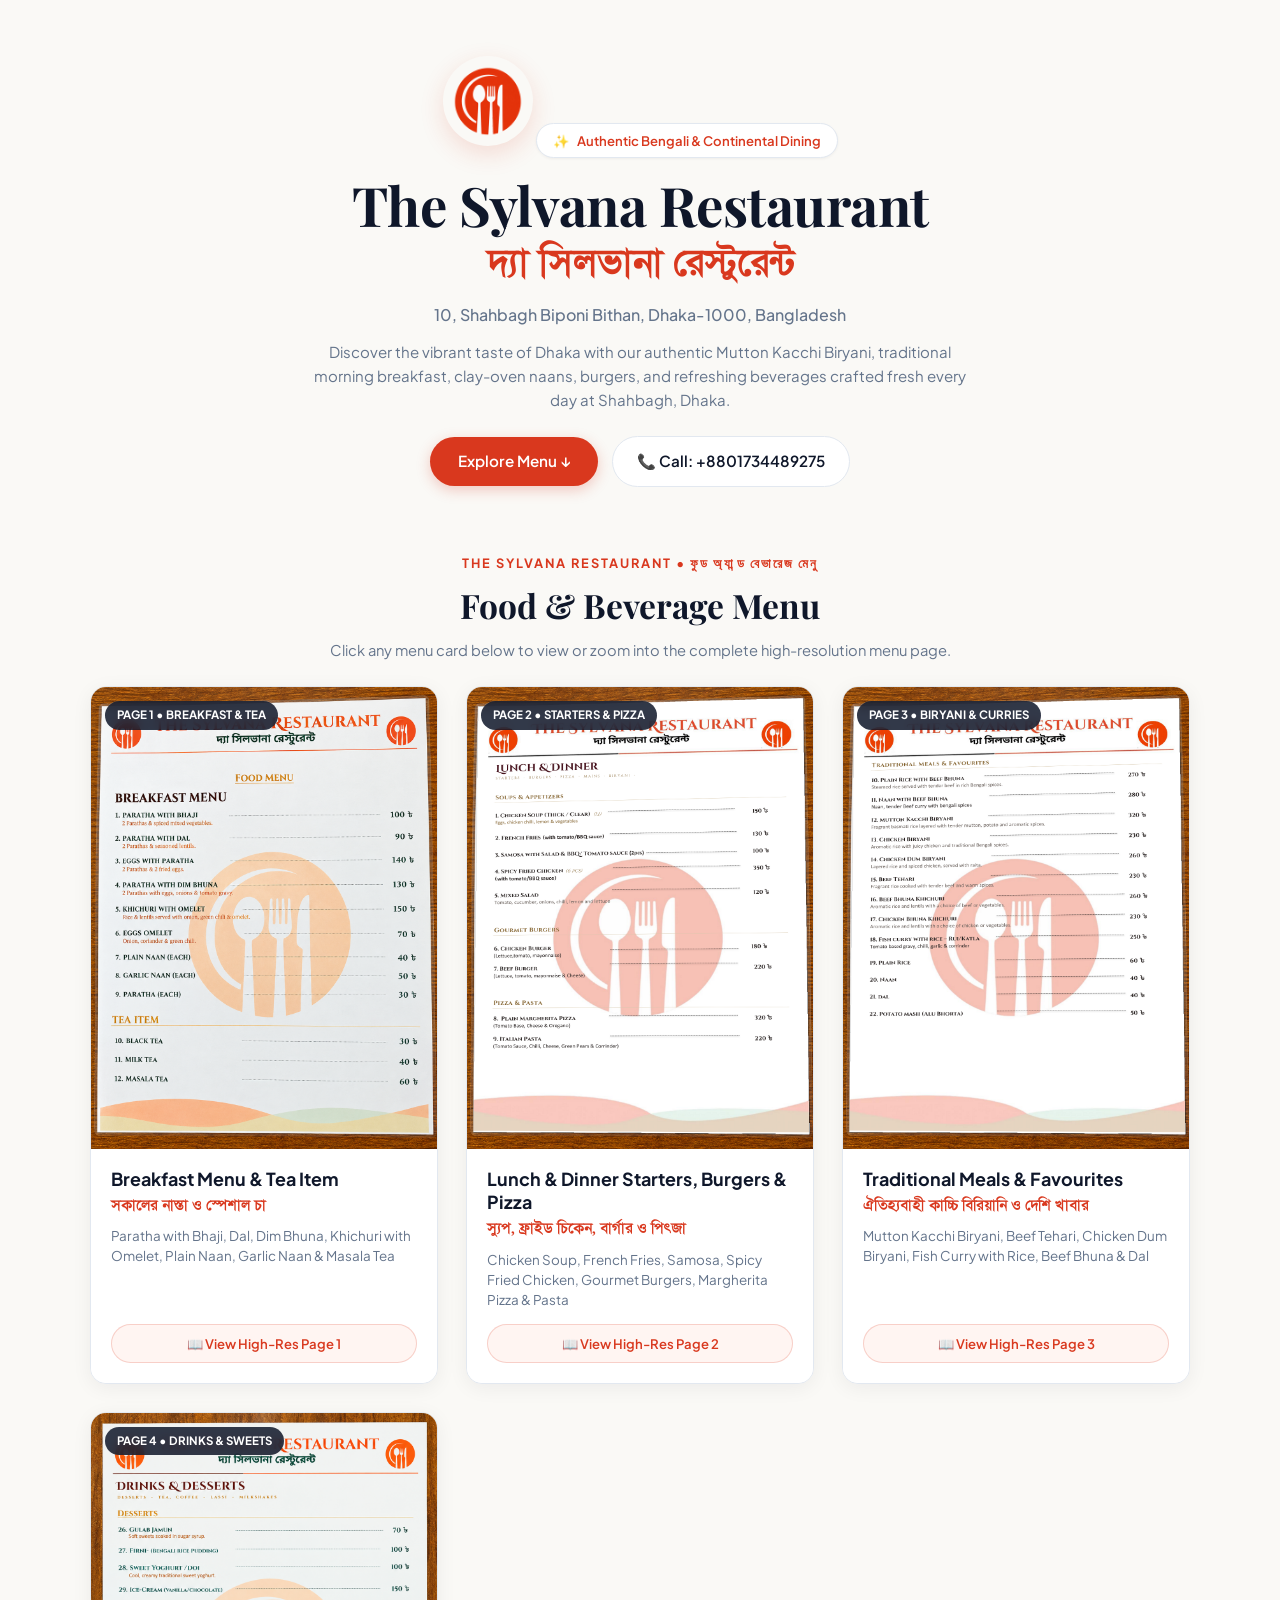
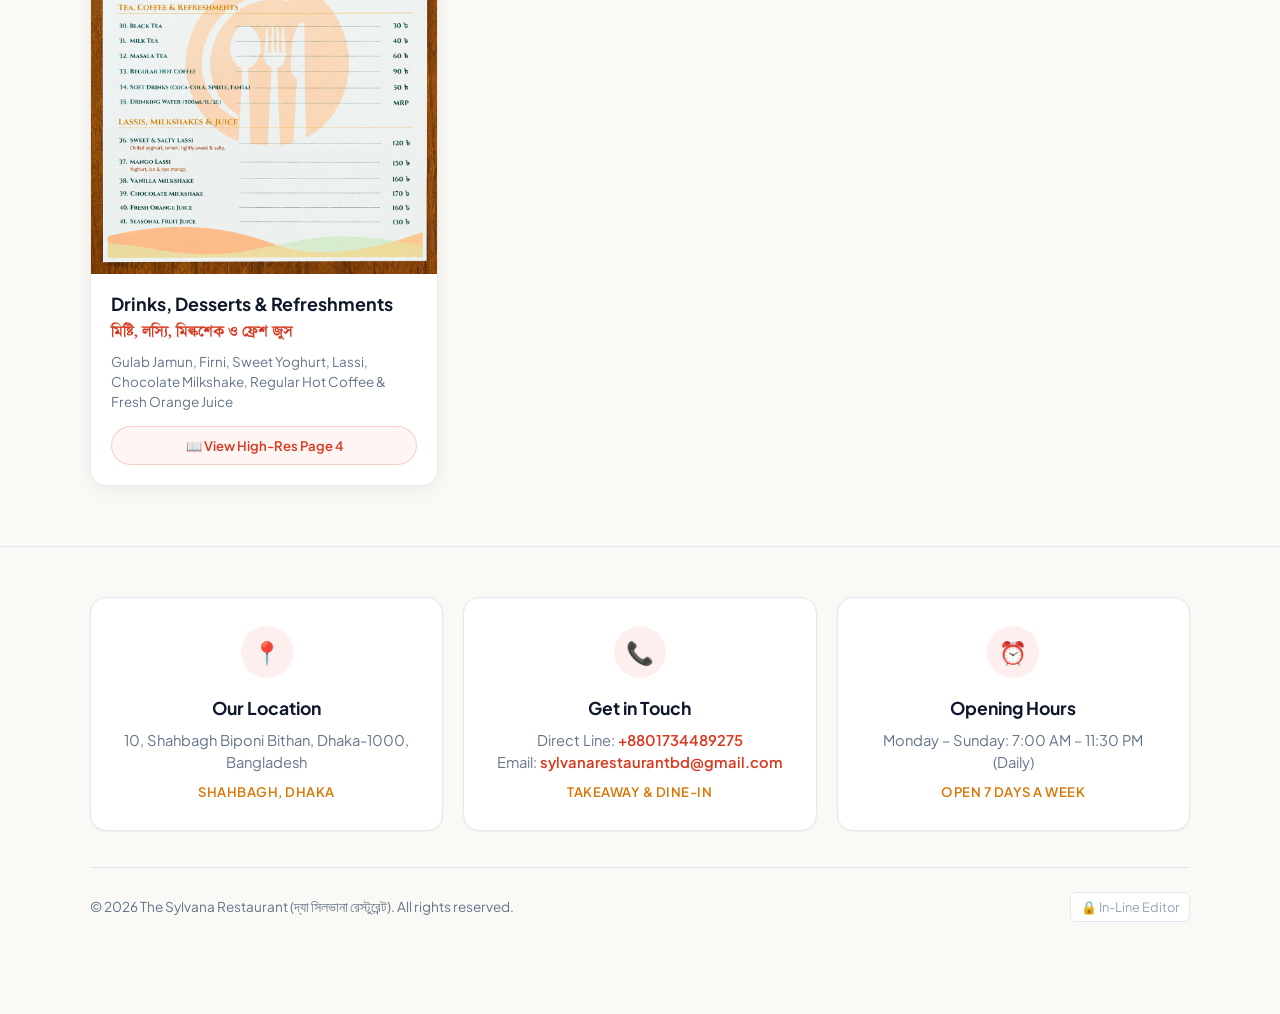
==== commit 725dccf5: "feat: replace dish cards with 4 authentic menu page images and fullscreen lightbox" ====
--- a/index.html
+++ b/index.html
@@ -46,23 +46,19 @@
   </header>
 
   <!-- ========================================================
-       SECTION 2: MIDDLE MENU (MINIMAL, RESPONSIVE & LIGHT CARDS)
+       SECTION 2: MIDDLE MENU (AUTHENTIC 4-PAGE MENU CARDS WITH LIGHTBOX)
        ======================================================== -->
   <main class="menu-section" id="menu">
     <div class="site-container">
       <div class="menu-header-bar">
-        <p class="section-label">CULINARY COLLECTION</p>
-        <h2 class="section-main-title">Food & Beverage Menu</h2>
-        <p class="section-subtitle">Prepared fresh daily with authentic Dhaka spices & 100% Halal meat.</p>
+        <p class="section-label">THE SYLVANA RESTAURANT • ফুড অ্যান্ড বেভারেজ মেনু</p>
+        <h2 class="section-main-title" id="menuSectionTitle">Food & Beverage Menu</h2>
+        <p class="section-subtitle" id="menuSectionSub">Click any menu card below to view or zoom into the complete high-resolution menu page.</p>
       </div>
 
-      <!-- Category Filter Pills (Scrollable on Mobile) -->
-      <nav class="category-filter-wrap" id="categoryFilterWrap" aria-label="Menu Categories">
+      <!-- 4 Authentic Menu Cards Grid (Click to view full image in lightbox) -->
+      <div class="menu-pages-grid" id="menuCardsGrid">
         <!-- Rendered dynamically by modern.js -->
-      </nav>
-
-      <!-- Responsive Cards Grid -->
-      <div class="menu-cards-grid" id="menuCardsGrid">
         <noscript>
           <div style="grid-column: 1/-1; text-align: center; padding: 40px; color: #64748b;">
             Please enable JavaScript to view the full interactive menu.
@@ -164,6 +160,33 @@
     </div>
   </div>
 
+  <!-- ========================================================
+       FULLSCREEN INTERACTIVE MENU IMAGE LIGHTBOX MODAL
+       ======================================================== -->
+  <div class="menu-lightbox" id="menuLightbox" role="dialog" aria-modal="true" aria-label="Menu Image Viewer">
+    <div class="lightbox-overlay" id="lightboxOverlay"></div>
+    <div class="lightbox-container">
+      <div class="lightbox-bar">
+        <div class="lightbox-info">
+          <span class="lightbox-counter" id="lightboxCounter">Page 1 of 4</span>
+          <span class="lightbox-title" id="lightboxTitle">Breakfast Menu & Tea Item</span>
+        </div>
+        <div class="lightbox-actions">
+          <a href="#" target="_blank" class="lightbox-btn" id="lightboxDirectLink" title="Open Full Image in New Tab">↗ Full Image</a>
+          <button type="button" class="lightbox-btn-close" id="lightboxCloseBtn" title="Close (ESC)">✕</button>
+        </div>
+      </div>
+      <div class="lightbox-image-wrap" id="lightboxImageWrap">
+        <button type="button" class="lightbox-arrow arrow-left" id="lightboxPrevBtn" aria-label="Previous Page">‹</button>
+        <img src="" alt="Menu Page" class="lightbox-img" id="lightboxMainImg">
+        <button type="button" class="lightbox-arrow arrow-right" id="lightboxNextBtn" aria-label="Next Page">›</button>
+      </div>
+      <div class="lightbox-thumbs-bar" id="lightboxThumbsBar">
+        <!-- Rendered by modern.js -->
+      </div>
+    </div>
+  </div>
+
   <!-- Dynamic Content & In-line Editor Controller -->
   <script src="js/modern.js"></script>
 </body>
--- a/css/modern.css
+++ b/css/modern.css
@@ -1,6 +1,6 @@
 /* ========================================================
    THE SYLVANA RESTAURANT - MODERN, MINIMAL, LIGHT WEBSITE
-   Clean, Responsive, Fast & Elegant Web Experience
+   Curated Breakfast & Lunch Visual Menu with Images
    ======================================================== */
 
 @import url('https://fonts.googleapis.com/css2?family=Playfair+Display:ital,wght@0,500;0,600;0,700;1,400&family=Plus+Jakarta+Sans:wght@300;400;500;600;700&display=swap');
@@ -17,14 +17,6 @@
 @font-face {
   font-family: 'Bornomala';
   src: url('/fonts/bornomala/bornomala-bold.woff2') format('woff2');
-  font-weight: 600;
-  font-style: normal;
-  font-display: swap;
-}
-
-@font-face {
-  font-family: 'Bornomala';
-  src: url('/fonts/bornomala/bornomala-bold.woff2') format('woff2');
   font-weight: 700;
   font-style: normal;
   font-display: swap;
@@ -33,7 +25,6 @@
 :root {
   --bg-main: #faf9f6;
   --bg-card: #ffffff;
-  --bg-card-hover: #ffffff;
   --border-light: #e2e8f0;
   --border-subtle: #f1f5f9;
   
@@ -53,11 +44,10 @@
   --font-bengali: 'Bornomala', 'Hind Siliguri', sans-serif;
   
   --shadow-sm: 0 1px 3px rgba(0, 0, 0, 0.05);
-  --shadow-md: 0 4px 6px -1px rgba(0, 0, 0, 0.05), 0 2px 4px -2px rgba(0, 0, 0, 0.05);
-  --shadow-lg: 0 12px 24px -4px rgba(0, 0, 0, 0.06), 0 4px 6px -2px rgba(0, 0, 0, 0.03);
+  --shadow-md: 0 6px 16px -2px rgba(0, 0, 0, 0.06);
+  --shadow-lg: 0 16px 32px -4px rgba(0, 0, 0, 0.1);
   --radius-lg: 16px;
   --radius-md: 10px;
-  --radius-sm: 6px;
 }
 
 * {
@@ -80,27 +70,27 @@
 }
 
 .site-container {
-  max-width: 1120px;
+  max-width: 1140px;
   margin: 0 auto;
-  padding: 0 24px;
+  padding: 0 20px;
 }
 
 /* ========================================================
-   SECTION 1: HERO & RESTAURANT INTRO (AIRY & LIGHT)
+   SECTION 1: HERO / INTRO (NO TOP NAVBAR)
    ======================================================== */
 .hero-section {
-  padding: 64px 0 44px;
+  padding: 56px 0 36px;
   text-align: center;
 }
 
 .hero-logo-wrapper {
-  margin-bottom: 20px;
+  margin-bottom: 16px;
   display: inline-block;
 }
 
 .hero-logo-img {
-  width: 88px;
-  height: 88px;
+  width: 90px;
+  height: 90px;
   object-fit: contain;
   border-radius: 50%;
   box-shadow: 0 8px 24px rgba(217, 56, 30, 0.15);
@@ -119,20 +109,20 @@
   border: 1px solid var(--border-light);
   padding: 6px 16px;
   border-radius: 30px;
-  font-size: 0.84rem;
+  font-size: 0.82rem;
   font-weight: 600;
   color: var(--primary-red);
-  margin-bottom: 18px;
+  margin-bottom: 16px;
   box-shadow: var(--shadow-sm);
 }
 
 .hero-title-en {
   font-family: var(--font-serif);
-  font-size: clamp(2.2rem, 5vw, 3.4rem);
+  font-size: clamp(2.3rem, 5vw, 3.4rem);
   font-weight: 700;
   color: var(--text-main);
   line-height: 1.15;
-  margin-bottom: 6px;
+  margin-bottom: 4px;
   letter-spacing: -0.5px;
 }
 
@@ -142,23 +132,23 @@
   font-weight: 700;
   color: var(--primary-red);
   line-height: 1.3;
-  margin-bottom: 14px;
+  margin-bottom: 12px;
 }
 
 .hero-location-text {
-  font-size: 1.02rem;
+  font-size: 1rem;
   font-weight: 500;
   color: var(--text-muted);
   max-width: 640px;
-  margin: 0 auto 14px;
+  margin: 0 auto 12px;
 }
 
 .hero-desc {
-  font-size: 0.96rem;
+  font-size: 0.94rem;
   color: var(--text-muted);
-  max-width: 680px;
-  margin: 0 auto 28px;
-  line-height: 1.65;
+  max-width: 660px;
+  margin: 0 auto 24px;
+  line-height: 1.6;
 }
 
 .hero-actions {
@@ -211,15 +201,15 @@
 }
 
 /* ========================================================
-   SECTION 2: MIDDLE MENU (MINIMAL, MODERN & RESPONSIVE)
+   SECTION 2: MIDDLE MENU (BREAKFAST & LUNCH ONLY WITH IMAGES)
    ======================================================== */
 .menu-section {
-  padding: 40px 0 60px;
+  padding: 30px 0 60px;
 }
 
 .menu-header-bar {
   text-align: center;
-  margin-bottom: 28px;
+  margin-bottom: 24px;
 }
 
 .section-label {
@@ -236,148 +226,373 @@
   font-size: 2.1rem;
   font-weight: 700;
   color: var(--text-main);
-  margin-bottom: 8px;
+  margin-bottom: 6px;
 }
 
 .section-subtitle {
-  font-size: 0.94rem;
+  font-size: 0.92rem;
   color: var(--text-muted);
 }
 
-/* Category Filter Tabs */
-.category-filter-wrap {
-  display: flex;
-  align-items: center;
-  justify-content: flex-start;
-  gap: 10px;
-  overflow-x: auto;
-  padding: 8px 4px 18px;
-  margin-bottom: 24px;
-  scrollbar-width: thin;
-  -webkit-overflow-scrolling: touch;
-}
-
-@media (min-width: 860px) {
-  .category-filter-wrap {
-    justify-content: center;
-    flex-wrap: wrap;
-    overflow-x: visible;
-  }
-}
-
-.filter-pill {
-  background: var(--bg-card);
-  color: var(--text-muted);
-  border: 1px solid var(--border-light);
-  padding: 8px 18px;
-  border-radius: 20px;
-  font-size: 0.88rem;
-  font-weight: 600;
-  cursor: pointer;
-  white-space: nowrap;
-  transition: all 0.2s ease;
-  user-select: none;
-}
-
-.filter-pill:hover {
-  border-color: var(--primary-red);
-  color: var(--primary-red);
-}
-
-.filter-pill.active {
-  background: var(--primary-red);
-  color: #fff;
-  border-color: var(--primary-red);
-  box-shadow: 0 4px 12px rgba(217, 56, 30, 0.2);
-}
-
-/* Modern Card Grid */
-.menu-cards-grid {
+/* ========================================================
+   SECTION 2: MIDDLE MENU (4 AUTHENTIC MENU PAGES WITH LIGHTBOX)
+   ======================================================== */
+.menu-pages-grid {
   display: grid;
-  grid-template-columns: repeat(auto-fill, minmax(320px, 1fr));
-  gap: 20px;
-}
-
-.menu-card {
+  grid-template-columns: repeat(auto-fit, minmax(260px, 1fr));
+  gap: 28px;
+  align-items: stretch;
+}
+
+.menu-page-card {
   background: var(--bg-card);
   border: 1px solid var(--border-light);
   border-radius: var(--radius-lg);
-  padding: 22px;
-  box-shadow: var(--shadow-sm);
-  transition: all 0.25s cubic-bezier(0.16, 1, 0.3, 1);
+  overflow: hidden;
+  box-shadow: 0 4px 20px rgba(15, 23, 42, 0.06);
+  transition: all 0.3s cubic-bezier(0.16, 1, 0.3, 1);
   display: flex;
   flex-direction: column;
-  justify-content: space-between;
+  cursor: pointer;
   position: relative;
-}
-
-.menu-card:hover {
-  transform: translateY(-3px);
-  box-shadow: var(--shadow-lg);
-  border-color: #cbd5e1;
-}
-
-.menu-card-top {
-  display: flex;
-  justify-content: space-between;
-  align-items: flex-start;
-  gap: 12px;
+  text-align: left;
+}
+
+.menu-page-card:hover {
+  transform: translateY(-6px);
+  box-shadow: 0 14px 32px rgba(217, 56, 30, 0.16);
+  border-color: rgba(217, 56, 30, 0.35);
+}
+
+.menu-page-thumb-wrap {
+  width: 100%;
+  aspect-ratio: 3 / 4;
+  overflow: hidden;
+  position: relative;
+  background: #f8fafc;
+}
+
+.menu-page-thumb {
+  width: 100%;
+  height: 100%;
+  object-fit: cover;
+  object-position: top center;
+  transition: transform 0.4s ease;
+  display: block;
+}
+
+.menu-page-card:hover .menu-page-thumb {
+  transform: scale(1.04);
+}
+
+.menu-page-overlay {
+  position: absolute;
+  inset: 0;
+  background: linear-gradient(180deg, rgba(0,0,0,0.1) 0%, rgba(0,0,0,0.45) 100%);
+  opacity: 0;
+  transition: opacity 0.25s ease;
+  display: flex;
+  align-items: center;
+  justify-content: center;
+}
+
+.menu-page-card:hover .menu-page-overlay {
+  opacity: 1;
+}
+
+.menu-page-zoom-pill {
+  background: #fff;
+  color: var(--primary-red);
+  padding: 10px 18px;
+  border-radius: 30px;
+  font-weight: 700;
+  font-size: 0.85rem;
+  box-shadow: 0 4px 15px rgba(0,0,0,0.25);
+  display: inline-flex;
+  align-items: center;
+  gap: 6px;
+  transform: translateY(10px);
+  transition: transform 0.25s ease;
+}
+
+.menu-page-card:hover .menu-page-zoom-pill {
+  transform: translateY(0);
+}
+
+.menu-page-badge {
+  position: absolute;
+  top: 14px;
+  left: 14px;
+  background: rgba(15, 23, 42, 0.85);
+  color: #fff;
+  font-size: 0.72rem;
+  font-weight: 700;
+  text-transform: uppercase;
+  padding: 5px 12px;
+  border-radius: 20px;
+  backdrop-filter: blur(6px);
+  z-index: 2;
+}
+
+.menu-page-card-body {
+  padding: 18px 20px 20px;
+  display: flex;
+  flex-direction: column;
+  flex-grow: 1;
+  background: var(--bg-card);
+}
+
+.menu-page-card-title {
+  font-size: 1.12rem;
+  font-weight: 700;
+  color: var(--text-main);
+  margin-bottom: 4px;
+  line-height: 1.3;
+}
+
+.menu-page-card-bn {
+  font-family: var(--font-bengali);
+  font-size: 0.95rem;
+  color: var(--primary-red);
+  font-weight: 600;
   margin-bottom: 8px;
 }
 
-.dish-name {
-  font-size: 1.08rem;
-  font-weight: 700;
-  color: var(--text-main);
-  line-height: 1.35;
-}
-
-.dish-price-badge {
-  background: var(--amber-light);
-  color: var(--amber-gold);
-  font-weight: 700;
-  font-size: 0.95rem;
-  padding: 4px 10px;
-  border-radius: 20px;
-  white-space: nowrap;
-}
-
-.dish-description {
-  font-size: 0.88rem;
+.menu-page-card-summary {
+  font-size: 0.84rem;
   color: var(--text-muted);
   line-height: 1.5;
   margin-bottom: 14px;
   flex-grow: 1;
 }
 
-.menu-card-bottom {
+.menu-page-card-btn {
+  background: #fff5f2;
+  color: var(--primary-red);
+  border: 1px solid rgba(217, 56, 30, 0.2);
+  border-radius: 20px;
+  padding: 8px 16px;
+  font-size: 0.82rem;
+  font-weight: 600;
+  text-align: center;
+  display: inline-flex;
+  align-items: center;
+  justify-content: center;
+  gap: 6px;
+  transition: all 0.2s ease;
+}
+
+.menu-page-card:hover .menu-page-card-btn {
+  background: var(--primary-red);
+  color: #fff;
+}
+
+/* ========================================================
+   FULLSCREEN LIGHTBOX MODAL
+   ======================================================== */
+.menu-lightbox {
+  position: fixed;
+  inset: 0;
+  z-index: 10000;
+  display: none;
+  align-items: center;
+  justify-content: center;
+}
+
+.menu-lightbox.active {
+  display: flex;
+}
+
+.lightbox-overlay {
+  position: absolute;
+  inset: 0;
+  background: rgba(10, 15, 29, 0.92);
+  backdrop-filter: blur(10px);
+  -webkit-backdrop-filter: blur(10px);
+}
+
+.lightbox-container {
+  position: relative;
+  z-index: 2;
+  width: 95vw;
+  max-width: 920px;
+  height: 94vh;
+  max-height: 960px;
+  display: flex;
+  flex-direction: column;
+}
+
+.lightbox-bar {
   display: flex;
   justify-content: space-between;
   align-items: center;
-  border-top: 1px solid var(--border-subtle);
-  padding-top: 12px;
-}
-
-.dish-category-tag {
-  font-size: 0.76rem;
-  font-weight: 600;
-  color: var(--text-dim);
+  padding: 10px 16px;
+  background: rgba(30, 41, 59, 0.85);
+  border-radius: 12px 12px 0 0;
+  color: #fff;
+  border-bottom: 1px solid rgba(255, 255, 255, 0.1);
+}
+
+.lightbox-info {
+  display: flex;
+  align-items: center;
+  gap: 12px;
+}
+
+.lightbox-counter {
+  background: var(--primary-red);
+  color: #fff;
+  font-size: 0.75rem;
+  font-weight: 700;
+  padding: 4px 10px;
+  border-radius: 20px;
   text-transform: uppercase;
-  letter-spacing: 0.5px;
-}
-
-.dish-special-pill {
-  font-size: 0.72rem;
-  font-weight: 700;
-  text-transform: uppercase;
-  padding: 3px 8px;
+}
+
+.lightbox-title {
+  font-size: 1rem;
+  font-weight: 600;
+  color: #f8fafc;
+}
+
+.lightbox-actions {
+  display: flex;
+  align-items: center;
+  gap: 8px;
+}
+
+.lightbox-btn {
+  background: rgba(255, 255, 255, 0.15);
+  color: #fff;
+  border: none;
+  padding: 6px 12px;
+  border-radius: 6px;
+  font-size: 0.82rem;
+  font-weight: 600;
+  text-decoration: none;
+  cursor: pointer;
+  transition: background 0.2s ease;
+}
+
+.lightbox-btn:hover {
+  background: rgba(255, 255, 255, 0.3);
+}
+
+.lightbox-btn-close {
+  background: rgba(239, 68, 68, 0.85);
+  color: #fff;
+  border: none;
+  width: 32px;
+  height: 32px;
+  border-radius: 6px;
+  font-size: 1rem;
+  font-weight: 700;
+  cursor: pointer;
+  display: flex;
+  align-items: center;
+  justify-content: center;
+  transition: background 0.2s ease;
+}
+
+.lightbox-btn-close:hover {
+  background: #dc2626;
+}
+
+.lightbox-image-wrap {
+  position: relative;
+  flex: 1;
+  display: flex;
+  align-items: center;
+  justify-content: center;
+  overflow: auto;
+  background: rgba(15, 23, 42, 0.6);
+  padding: 12px;
+}
+
+.lightbox-img {
+  max-width: 100%;
+  max-height: 100%;
+  object-fit: contain;
+  border-radius: 8px;
+  box-shadow: 0 10px 40px rgba(0, 0, 0, 0.5);
+  transition: transform 0.2s ease;
+}
+
+.lightbox-arrow {
+  position: absolute;
+  top: 50%;
+  transform: translateY(-50%);
+  background: rgba(15, 23, 42, 0.8);
+  color: #fff;
+  border: 1px solid rgba(255, 255, 255, 0.2);
+  width: 44px;
+  height: 44px;
+  border-radius: 50%;
+  font-size: 1.8rem;
+  line-height: 1;
+  cursor: pointer;
+  display: flex;
+  align-items: center;
+  justify-content: center;
+  z-index: 10;
+  transition: all 0.2s ease;
+}
+
+.lightbox-arrow:hover {
+  background: var(--primary-red);
+  border-color: var(--primary-red);
+}
+
+.arrow-left {
+  left: 14px;
+}
+
+.arrow-right {
+  right: 14px;
+}
+
+.lightbox-thumbs-bar {
+  display: flex;
+  justify-content: center;
+  align-items: center;
+  gap: 10px;
+  padding: 10px;
+  background: rgba(30, 41, 59, 0.9);
+  border-radius: 0 0 12px 12px;
+  overflow-x: auto;
+}
+
+.lightbox-thumb-btn {
+  width: 52px;
+  height: 68px;
   border-radius: 4px;
-  background: var(--primary-soft-red);
-  color: var(--primary-red);
+  border: 2px solid transparent;
+  overflow: hidden;
+  cursor: pointer;
+  opacity: 0.6;
+  padding: 0;
+  background: #000;
+  transition: all 0.2s ease;
+}
+
+.lightbox-thumb-btn:hover {
+  opacity: 0.9;
+}
+
+.lightbox-thumb-btn.active {
+  opacity: 1;
+  border-color: var(--primary-red);
+  box-shadow: 0 0 10px rgba(217, 56, 30, 0.5);
+}
+
+.lightbox-thumb-btn img {
+  width: 100%;
+  height: 100%;
+  object-fit: cover;
 }
 
 /* ========================================================
-   SECTION 3: CONTACT & DETAILS (BOTTOM / LAST)
+   SECTION 3: CONTACT & DETAILS
    ======================================================== */
 .contact-section {
   padding: 50px 0 60px;
@@ -573,7 +788,7 @@
   border-color: #64748b;
 }
 
-/* Login Modal */
+/* Modal */
 .modal-backdrop {
   position: fixed;
   inset: 0;
@@ -698,10 +913,13 @@
 
 @media (max-width: 640px) {
   .hero-section {
-    padding: 44px 0 32px;
+    padding: 40px 0 28px;
   }
-  .menu-cards-grid {
+  .menu-image-grid {
     grid-template-columns: 1fr;
+  }
+  .tab-filter-row {
+    flex-wrap: wrap;
   }
   .site-footer {
     flex-direction: column;
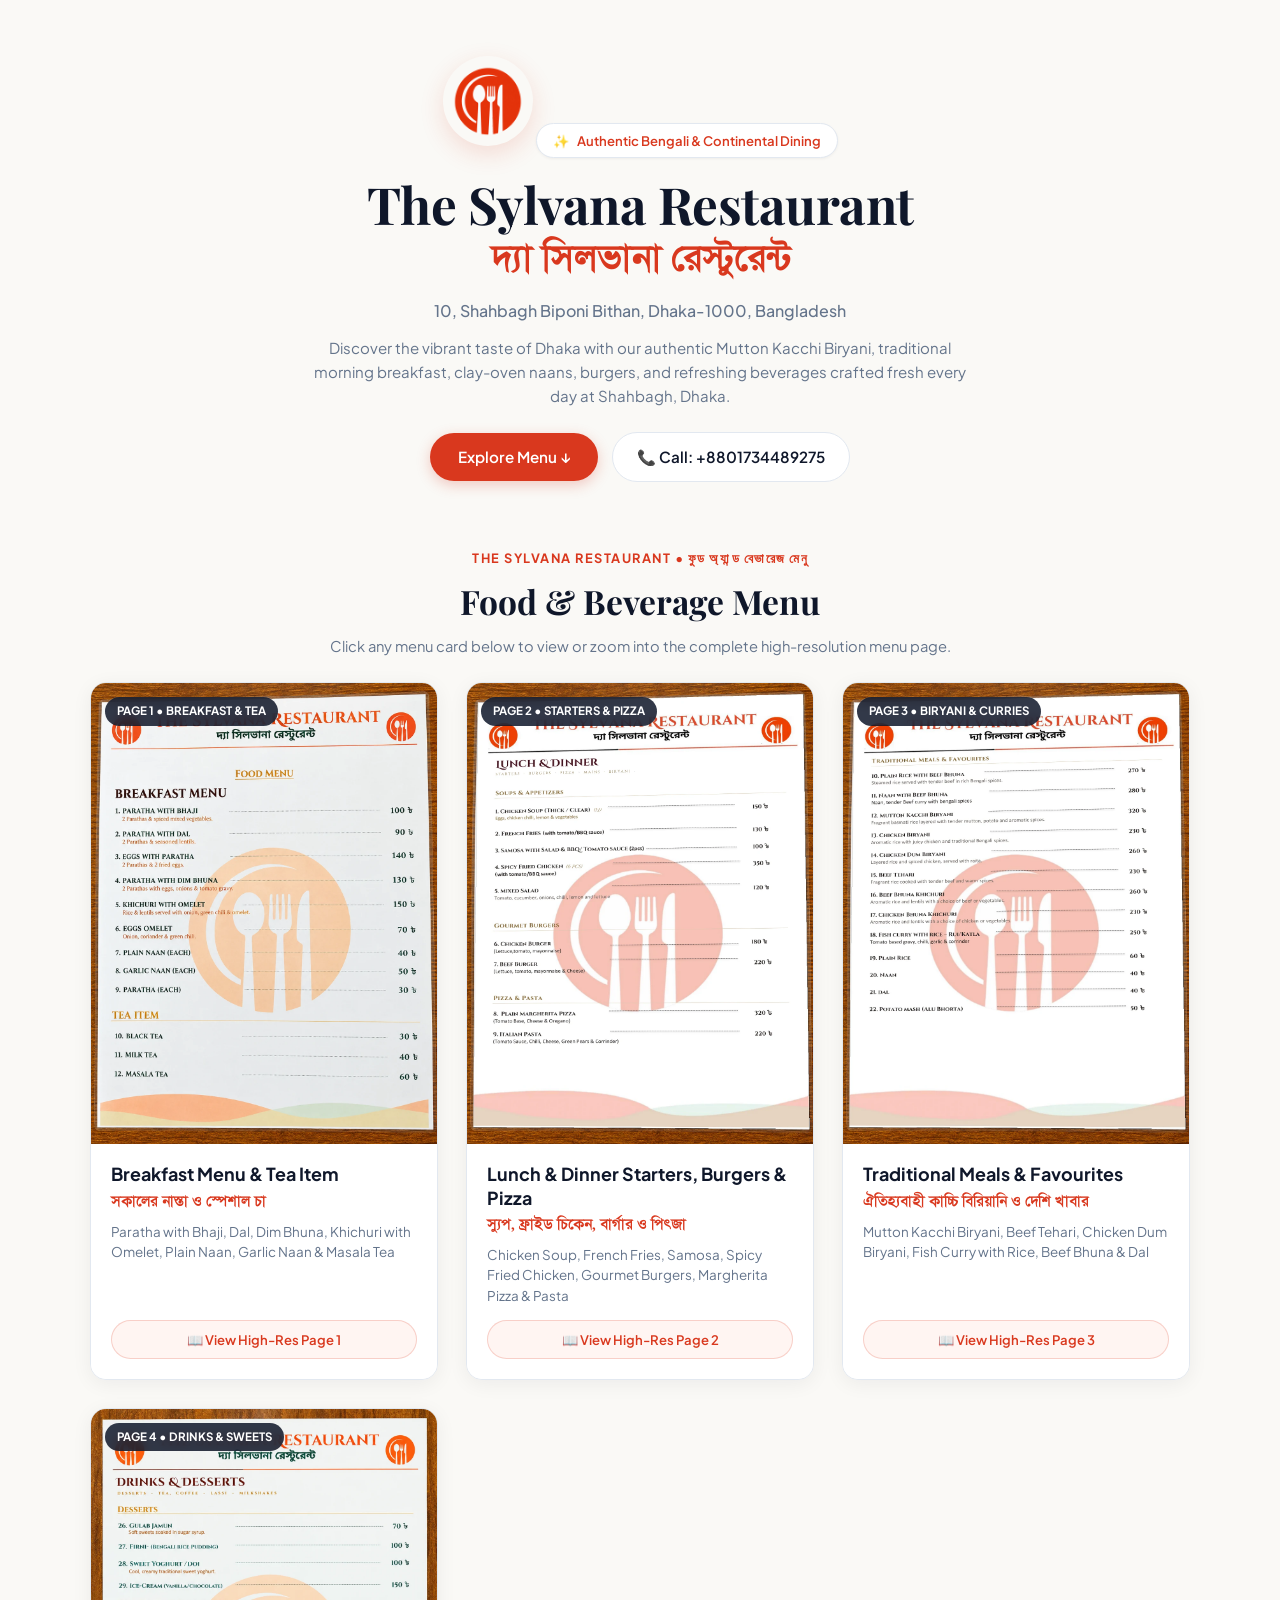
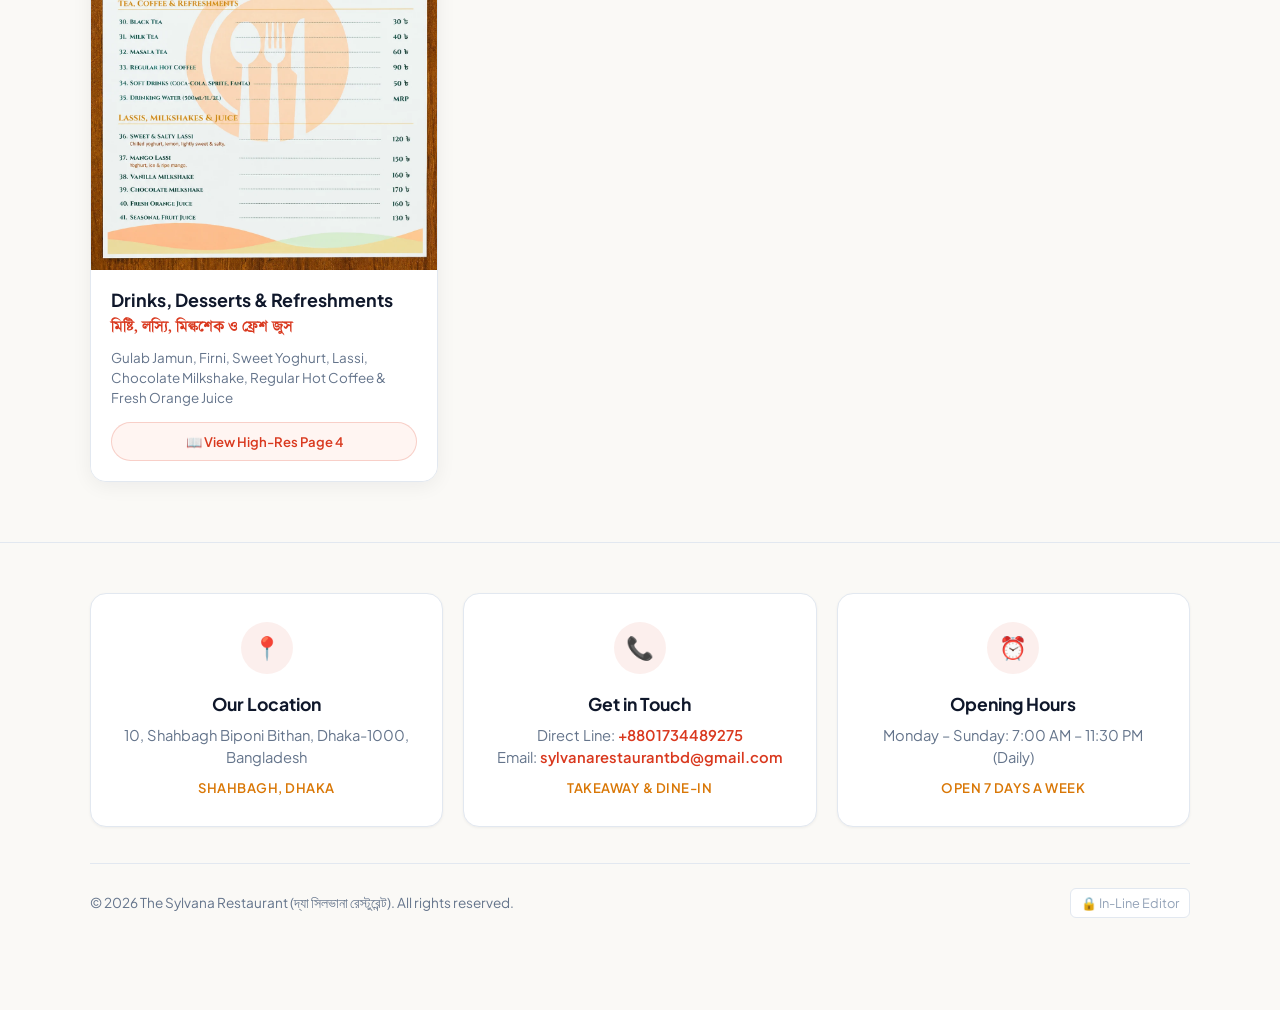
==== commit 0053b674: "fix: pre-render menu images into HTML, add webp/jpg optimization and robust mobile responsive layout" ====
--- a/index.html
+++ b/index.html
@@ -8,7 +8,7 @@
   <link rel="icon" type="image/svg+xml" href="favicon.svg">
 
   <!-- Modern Light Responsive Stylesheet -->
-  <link rel="stylesheet" href="css/modern.css">
+  <link rel="stylesheet" href="css/modern.css?v=4">
 </head>
 <body>
 
@@ -56,14 +56,79 @@
         <p class="section-subtitle" id="menuSectionSub">Click any menu card below to view or zoom into the complete high-resolution menu page.</p>
       </div>
 
-      <!-- 4 Authentic Menu Cards Grid (Click to view full image in lightbox) -->
+      <!-- 4 Authentic Menu Cards Grid (Pre-rendered for Instant Paint, Enhanced by modern.js) -->
       <div class="menu-pages-grid" id="menuCardsGrid">
-        <!-- Rendered dynamically by modern.js -->
-        <noscript>
-          <div style="grid-column: 1/-1; text-align: center; padding: 40px; color: #64748b;">
-            Please enable JavaScript to view the full interactive menu.
-          </div>
-        </noscript>
+        <article class="menu-page-card" data-page-index="0" tabindex="0" role="button" aria-label="Open Breakfast Menu & Tea Item">
+          <div class="menu-page-thumb-wrap">
+            <img src="assets/menu-page-1.webp" alt="Breakfast Menu & Tea Item" class="menu-page-thumb" loading="eager" onerror="this.onerror=null;this.src='assets/menu-page-1.jpg'">
+            <span class="menu-page-badge">Page 1 • Breakfast & Tea</span>
+            <div class="menu-page-overlay">
+              <span class="menu-page-zoom-pill">🔍 Click to View Full Menu</span>
+            </div>
+          </div>
+          <div class="menu-page-card-body">
+            <h3 class="menu-page-card-title" data-page-field="title">Breakfast Menu & Tea Item</h3>
+            <div class="menu-page-card-bn" data-page-field="titleBn">সকালের নাস্তা ও স্পেশাল চা</div>
+            <p class="menu-page-card-summary" data-page-field="summary">Paratha with Bhaji, Dal, Dim Bhuna, Khichuri with Omelet, Plain Naan, Garlic Naan & Masala Tea</p>
+            <div class="menu-page-card-btn">
+              <span>📖 View High-Res Page 1</span>
+            </div>
+          </div>
+        </article>
+
+        <article class="menu-page-card" data-page-index="1" tabindex="0" role="button" aria-label="Open Lunch & Dinner Starters, Burgers & Pizza">
+          <div class="menu-page-thumb-wrap">
+            <img src="assets/menu-page-2.webp" alt="Lunch & Dinner Starters, Burgers & Pizza" class="menu-page-thumb" loading="eager" onerror="this.onerror=null;this.src='assets/menu-page-2.jpg'">
+            <span class="menu-page-badge">Page 2 • Starters & Pizza</span>
+            <div class="menu-page-overlay">
+              <span class="menu-page-zoom-pill">🔍 Click to View Full Menu</span>
+            </div>
+          </div>
+          <div class="menu-page-card-body">
+            <h3 class="menu-page-card-title" data-page-field="title">Lunch & Dinner Starters, Burgers & Pizza</h3>
+            <div class="menu-page-card-bn" data-page-field="titleBn">স্যুপ, ফ্রাইড চিকেন, বার্গার ও পিৎজা</div>
+            <p class="menu-page-card-summary" data-page-field="summary">Chicken Soup, French Fries, Samosa, Spicy Fried Chicken, Gourmet Burgers, Margherita Pizza & Pasta</p>
+            <div class="menu-page-card-btn">
+              <span>📖 View High-Res Page 2</span>
+            </div>
+          </div>
+        </article>
+
+        <article class="menu-page-card" data-page-index="2" tabindex="0" role="button" aria-label="Open Traditional Meals & Favourites">
+          <div class="menu-page-thumb-wrap">
+            <img src="assets/menu-page-3.webp" alt="Traditional Meals & Favourites" class="menu-page-thumb" loading="eager" onerror="this.onerror=null;this.src='assets/menu-page-3.jpg'">
+            <span class="menu-page-badge">Page 3 • Biryani & Curries</span>
+            <div class="menu-page-overlay">
+              <span class="menu-page-zoom-pill">🔍 Click to View Full Menu</span>
+            </div>
+          </div>
+          <div class="menu-page-card-body">
+            <h3 class="menu-page-card-title" data-page-field="title">Traditional Meals & Favourites</h3>
+            <div class="menu-page-card-bn" data-page-field="titleBn">ঐতিহ্যবাহী কাচ্চি বিরিয়ানি ও দেশি খাবার</div>
+            <p class="menu-page-card-summary" data-page-field="summary">Mutton Kacchi Biryani, Beef Tehari, Chicken Dum Biryani, Fish Curry with Rice, Beef Bhuna & Dal</p>
+            <div class="menu-page-card-btn">
+              <span>📖 View High-Res Page 3</span>
+            </div>
+          </div>
+        </article>
+
+        <article class="menu-page-card" data-page-index="3" tabindex="0" role="button" aria-label="Open Drinks, Desserts & Refreshments">
+          <div class="menu-page-thumb-wrap">
+            <img src="assets/menu-page-4.webp" alt="Drinks, Desserts & Refreshments" class="menu-page-thumb" loading="eager" onerror="this.onerror=null;this.src='assets/menu-page-4.jpg'">
+            <span class="menu-page-badge">Page 4 • Drinks & Sweets</span>
+            <div class="menu-page-overlay">
+              <span class="menu-page-zoom-pill">🔍 Click to View Full Menu</span>
+            </div>
+          </div>
+          <div class="menu-page-card-body">
+            <h3 class="menu-page-card-title" data-page-field="title">Drinks, Desserts & Refreshments</h3>
+            <div class="menu-page-card-bn" data-page-field="titleBn">মিষ্টি, লস্যি, মিল্কশেক ও ফ্রেশ জুস</div>
+            <p class="menu-page-card-summary" data-page-field="summary">Gulab Jamun, Firni, Sweet Yoghurt, Lassi, Chocolate Milkshake, Regular Hot Coffee & Fresh Orange Juice</p>
+            <div class="menu-page-card-btn">
+              <span>📖 View High-Res Page 4</span>
+            </div>
+          </div>
+        </article>
       </div>
     </div>
   </main>
@@ -188,6 +253,6 @@
   </div>
 
   <!-- Dynamic Content & In-line Editor Controller -->
-  <script src="js/modern.js"></script>
+  <script src="js/modern.js?v=4"></script>
 </body>
 </html>
--- a/css/modern.css
+++ b/css/modern.css
@@ -58,6 +58,8 @@
 
 html {
   scroll-behavior: smooth;
+  overflow-x: hidden;
+  max-width: 100%;
 }
 
 body {
@@ -67,6 +69,8 @@
   line-height: 1.6;
   -webkit-font-smoothing: antialiased;
   min-height: 100vh;
+  overflow-x: hidden;
+  max-width: 100%;
 }
 
 .site-container {
@@ -118,21 +122,23 @@
 
 .hero-title-en {
   font-family: var(--font-serif);
-  font-size: clamp(2.3rem, 5vw, 3.4rem);
+  font-size: clamp(1.6rem, 6vw, 3.2rem);
   font-weight: 700;
   color: var(--text-main);
-  line-height: 1.15;
+  line-height: 1.18;
   margin-bottom: 4px;
   letter-spacing: -0.5px;
+  word-break: break-word;
 }
 
 .hero-title-bn {
   font-family: var(--font-bengali);
-  font-size: clamp(1.8rem, 4vw, 2.4rem);
+  font-size: clamp(1.3rem, 5vw, 2.3rem);
   font-weight: 700;
   color: var(--primary-red);
   line-height: 1.3;
   margin-bottom: 12px;
+  word-break: break-word;
 }
 
 .hero-location-text {
@@ -213,20 +219,22 @@
 }
 
 .section-label {
-  font-size: 0.8rem;
+  font-size: clamp(0.72rem, 2.5vw, 0.8rem);
   font-weight: 700;
   text-transform: uppercase;
-  letter-spacing: 2px;
+  letter-spacing: 1.5px;
   color: var(--primary-red);
   margin-bottom: 6px;
+  word-break: break-word;
 }
 
 .section-main-title {
   font-family: var(--font-serif);
-  font-size: 2.1rem;
+  font-size: clamp(1.4rem, 5vw, 2.1rem);
   font-weight: 700;
   color: var(--text-main);
   margin-bottom: 6px;
+  word-break: break-word;
 }
 
 .section-subtitle {
@@ -911,18 +919,123 @@
   to { transform: translateY(0); opacity: 1; }
 }
 
+@media (max-width: 768px) {
+  .menu-pages-grid {
+    grid-template-columns: repeat(auto-fit, minmax(240px, 1fr));
+    gap: 20px;
+  }
+  .contact-cards-grid {
+    grid-template-columns: 1fr;
+    gap: 16px;
+  }
+}
+
 @media (max-width: 640px) {
+  .site-container {
+    padding: 0 16px;
+  }
   .hero-section {
-    padding: 40px 0 28px;
-  }
-  .menu-image-grid {
+    padding: 36px 0 24px;
+  }
+  .hero-badge {
+    max-width: 100%;
+    white-space: normal;
+    text-align: center;
+    font-size: 0.78rem;
+    padding: 6px 14px;
+    margin-bottom: 14px;
+  }
+  .hero-title-en {
+    font-size: clamp(1.65rem, 7vw, 2.3rem);
+    word-break: break-word;
+    letter-spacing: -0.3px;
+  }
+  .hero-title-bn {
+    font-size: clamp(1.35rem, 5.5vw, 1.8rem);
+    word-break: break-word;
+    margin-bottom: 10px;
+  }
+  .hero-location-text {
+    font-size: 0.88rem;
+    padding: 0 8px;
+    margin-bottom: 10px;
+  }
+  .hero-desc {
+    font-size: 0.88rem;
+    line-height: 1.5;
+    padding: 0 4px;
+    margin-bottom: 20px;
+  }
+  .hero-actions {
+    flex-direction: column;
+    width: 100%;
+    gap: 10px;
+    padding: 0 12px;
+  }
+  .hero-actions .btn-primary,
+  .hero-actions .btn-secondary {
+    width: 100%;
+    justify-content: center;
+    box-sizing: border-box;
+  }
+  .section-label {
+    font-size: 0.72rem;
+    letter-spacing: 1px;
+    word-break: break-word;
+    padding: 0 10px;
+  }
+  .section-main-title {
+    font-size: clamp(1.4rem, 6vw, 1.8rem);
+  }
+  .section-subtitle {
+    font-size: 0.85rem;
+    padding: 0 10px;
+  }
+  .menu-pages-grid {
     grid-template-columns: 1fr;
-  }
-  .tab-filter-row {
-    flex-wrap: wrap;
+    gap: 20px;
+  }
+  .contact-cards-grid {
+    grid-template-columns: 1fr;
+    gap: 16px;
   }
   .site-footer {
     flex-direction: column;
     text-align: center;
-  }
-}
+    gap: 16px;
+  }
+  .lightbox-container {
+    width: 96vw;
+    height: 92vh;
+  }
+  .lightbox-bar {
+    padding: 10px 14px;
+  }
+  .lightbox-title {
+    font-size: 0.85rem;
+    max-width: 140px;
+    white-space: nowrap;
+    overflow: hidden;
+    text-overflow: ellipsis;
+  }
+  .lightbox-arrow {
+    width: 38px;
+    height: 38px;
+    font-size: 1.4rem;
+  }
+  .lightbox-arrow.arrow-left {
+    left: 8px;
+  }
+  .lightbox-arrow.arrow-right {
+    right: 8px;
+  }
+  .lightbox-thumbs-bar {
+    gap: 6px;
+    padding: 6px 10px;
+  }
+  .lightbox-thumb-btn {
+    width: 44px;
+    height: 58px;
+  }
+}
+
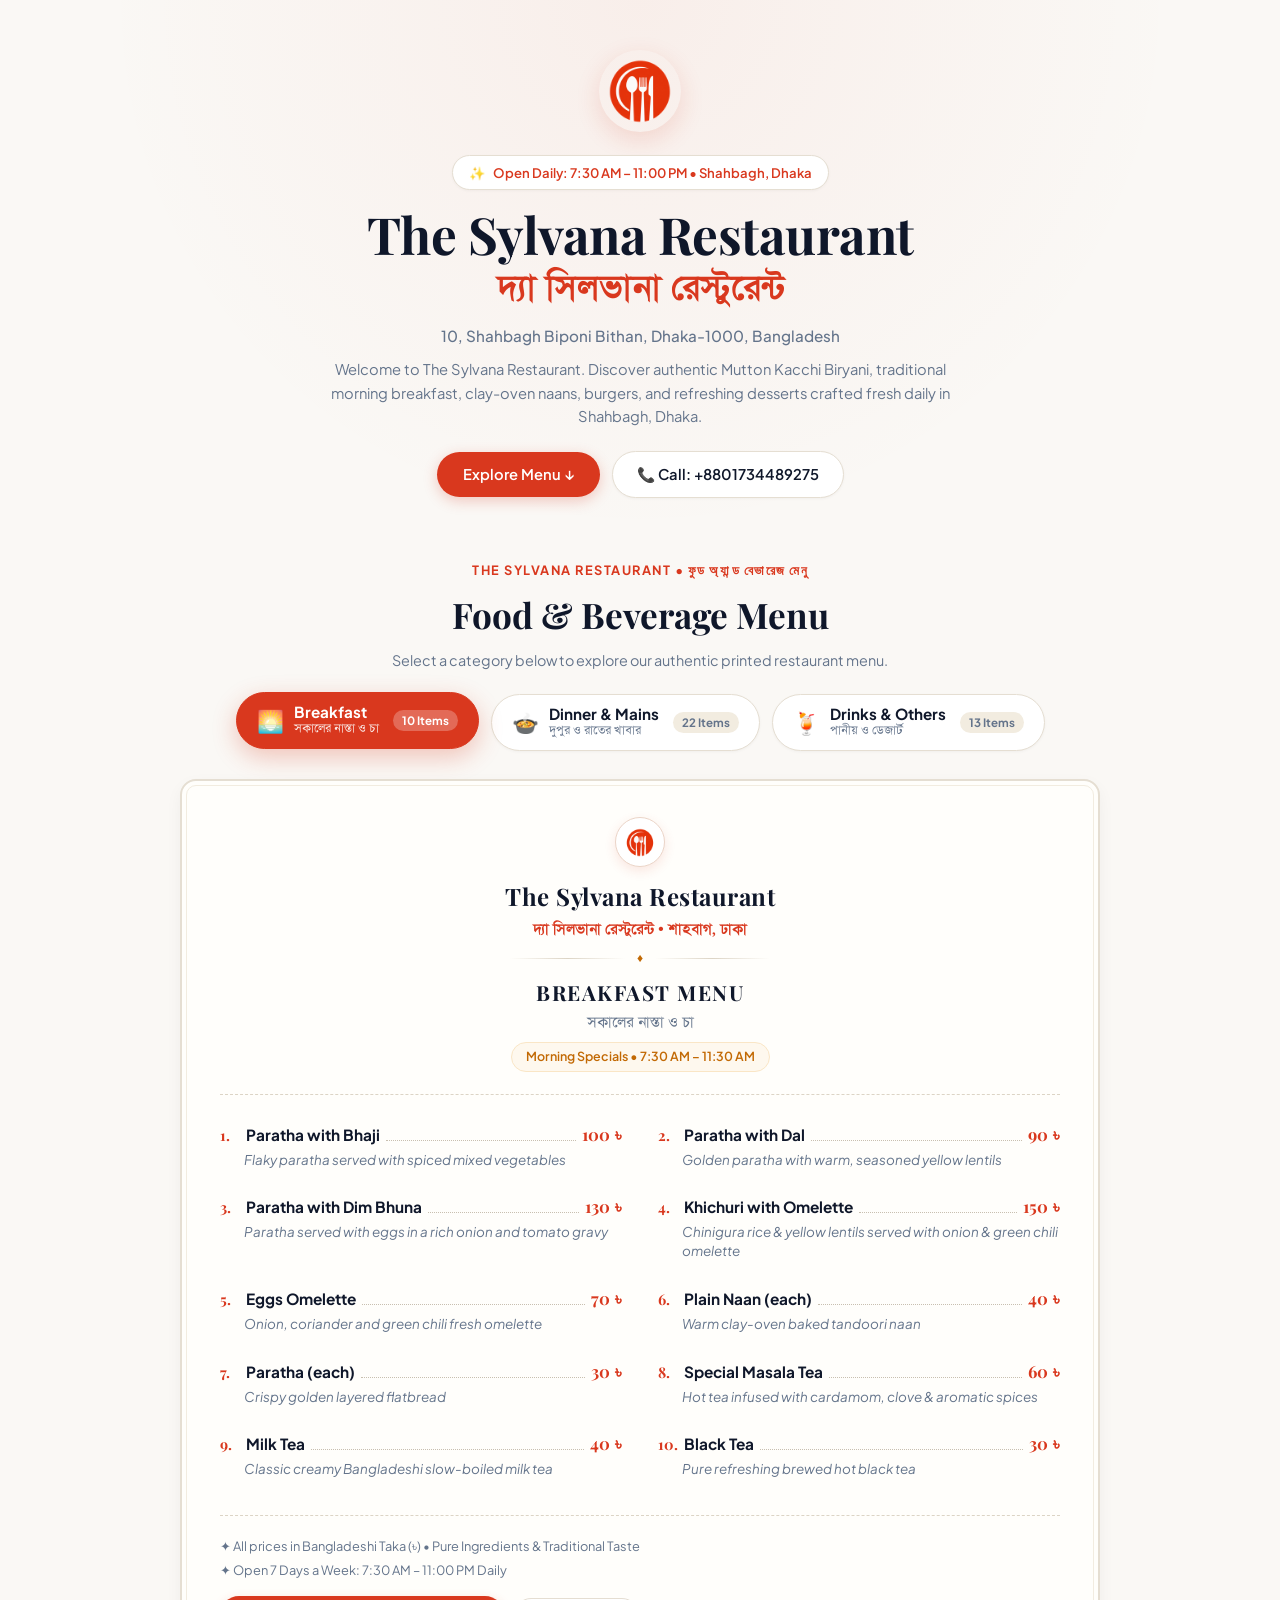
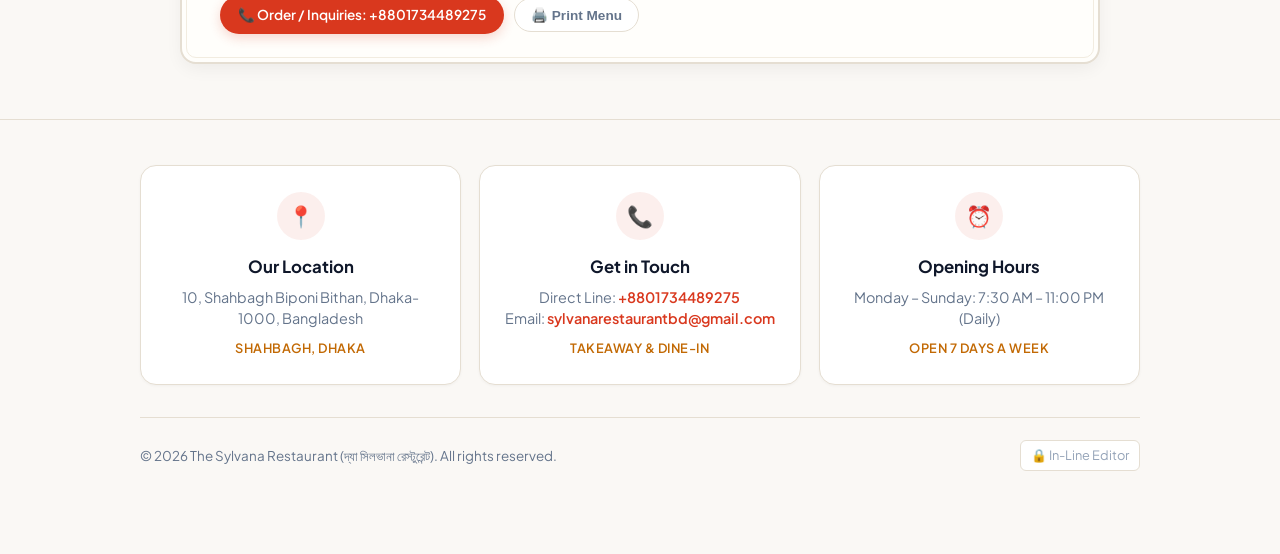
==== commit cbcb32e0: "feat: minimal printable restaurant menu leaf with 3 highlighted categories (Breakfast, Dinner, Drink" ====
--- a/index.html
+++ b/index.html
@@ -3,17 +3,17 @@
 <head>
   <meta charset="UTF-8">
   <meta name="viewport" content="width=device-width, initial-scale=1.0">
-  <title>The Sylvana Restaurant | দ্যা সিলভানা রেস্টুরেন্ট</title>
-  <meta name="description" content="The Sylvana Restaurant (দ্যা সিলভানা রেস্টুরেন্ট) - Authentic Bengali Cuisine, Kacchi Biryani, hearty breakfast, and Continental dining in Shahbagh, Dhaka.">
+  <title>The Sylvana Restaurant | Authentic Food Menu in Shahbagh, Dhaka</title>
+  <meta name="description" content="Minimal, authentic printed food & beverage menu for The Sylvana Restaurant in Shahbagh, Dhaka. Open daily 7:30 AM to 11:00 PM.">
   <link rel="icon" type="image/svg+xml" href="favicon.svg">
 
-  <!-- Modern Light Responsive Stylesheet -->
-  <link rel="stylesheet" href="css/modern.css?v=4">
+  <!-- Minimal & Modern Stylesheet -->
+  <link rel="stylesheet" href="css/modern.css?v=5">
 </head>
 <body>
 
   <!-- ========================================================
-       SECTION 1: HERO & RESTAURANT INTRO (NO NAVIGATION HEADER)
+       SECTION 1: HERO & RESTAURANT EMBLEM
        ======================================================== -->
   <header class="hero-section">
     <div class="site-container">
@@ -23,7 +23,7 @@
 
       <div class="hero-badge">
         <span>✨</span>
-        <span>Authentic Bengali & Continental Dining</span>
+        <span id="heroBadgeText">Open Daily: 7:30 AM – 11:00 PM • Shahbagh, Dhaka</span>
       </div>
 
       <h1 class="hero-title-en" id="heroBrandEn">The Sylvana Restaurant</h1>
@@ -31,7 +31,7 @@
       <p class="hero-location-text" id="heroLocationText">10, Shahbagh Biponi Bithan, Dhaka-1000, Bangladesh</p>
 
       <p class="hero-desc" id="heroDesc">
-        Welcome to The Sylvana Restaurant. Discover our slow-cooked Mutton Kacchi Biryani, traditional Bengali breakfast, fresh clay-oven naans, and gourmet specialties crafted fresh every day at Shahbagh, Dhaka.
+        Welcome to The Sylvana Restaurant. Discover authentic Mutton Kacchi Biryani, traditional morning breakfast, clay-oven naans, burgers, and refreshing desserts crafted fresh daily in Shahbagh, Dhaka.
       </p>
 
       <div class="hero-actions">
@@ -46,95 +46,183 @@
   </header>
 
   <!-- ========================================================
-       SECTION 2: MIDDLE MENU (AUTHENTIC 4-PAGE MENU CARDS WITH LIGHTBOX)
+       SECTION 2: MINIMAL PRINTABLE RESTAURANT MENU
+       3 Highlighted Categories: Breakfast | Dinner & Mains | Drinks & Others
        ======================================================== -->
   <main class="menu-section" id="menu">
     <div class="site-container">
       <div class="menu-header-bar">
         <p class="section-label">THE SYLVANA RESTAURANT • ফুড অ্যান্ড বেভারেজ মেনু</p>
         <h2 class="section-main-title" id="menuSectionTitle">Food & Beverage Menu</h2>
-        <p class="section-subtitle" id="menuSectionSub">Click any menu card below to view or zoom into the complete high-resolution menu page.</p>
-      </div>
-
-      <!-- 4 Authentic Menu Cards Grid (Pre-rendered for Instant Paint, Enhanced by modern.js) -->
-      <div class="menu-pages-grid" id="menuCardsGrid">
-        <article class="menu-page-card" data-page-index="0" tabindex="0" role="button" aria-label="Open Breakfast Menu & Tea Item">
-          <div class="menu-page-thumb-wrap">
-            <img src="assets/menu-page-1.webp" alt="Breakfast Menu & Tea Item" class="menu-page-thumb" loading="eager" onerror="this.onerror=null;this.src='assets/menu-page-1.jpg'">
-            <span class="menu-page-badge">Page 1 • Breakfast & Tea</span>
-            <div class="menu-page-overlay">
-              <span class="menu-page-zoom-pill">🔍 Click to View Full Menu</span>
+        <p class="section-subtitle" id="menuSectionSub">Select a category below to explore our authentic printed restaurant menu.</p>
+      </div>
+
+      <!-- 3 Highlighted Category Tabs -->
+      <nav class="category-tabs-nav" aria-label="Menu Category Selection">
+        <button type="button" class="category-tab-btn active" data-category="breakfast" id="tabBreakfast">
+          <span class="tab-icon">🌅</span>
+          <span class="tab-text">
+            <span class="tab-title">Breakfast</span>
+            <span class="tab-bn">সকালের নাস্তা ও চা</span>
+          </span>
+          <span class="tab-count">10 Items</span>
+        </button>
+
+        <button type="button" class="category-tab-btn" data-category="dinner" id="tabDinner">
+          <span class="tab-icon">🍲</span>
+          <span class="tab-text">
+            <span class="tab-title">Dinner & Mains</span>
+            <span class="tab-bn">দুপুর ও রাতের খাবার</span>
+          </span>
+          <span class="tab-count">22 Items</span>
+        </button>
+
+        <button type="button" class="category-tab-btn" data-category="other" id="tabOther">
+          <span class="tab-icon">🍹</span>
+          <span class="tab-text">
+            <span class="tab-title">Drinks & Others</span>
+            <span class="tab-bn">পানীয় ও ডেজার্ট</span>
+          </span>
+          <span class="tab-count">13 Items</span>
+        </button>
+      </nav>
+
+      <!-- Printable Restaurant Menu Leaf Board -->
+      <div class="print-leaf-wrapper">
+        <article class="print-leaf-card" id="printableMenuLeaf">
+          <!-- Card Header styled like an authentic fine-dining printed menu -->
+          <header class="print-leaf-header">
+            <div class="print-leaf-emblem">
+              <img src="assets/sylvana-logo.png" alt="Emblem" class="print-leaf-emblem-img">
             </div>
-          </div>
-          <div class="menu-page-card-body">
-            <h3 class="menu-page-card-title" data-page-field="title">Breakfast Menu & Tea Item</h3>
-            <div class="menu-page-card-bn" data-page-field="titleBn">সকালের নাস্তা ও স্পেশাল চা</div>
-            <p class="menu-page-card-summary" data-page-field="summary">Paratha with Bhaji, Dal, Dim Bhuna, Khichuri with Omelet, Plain Naan, Garlic Naan & Masala Tea</p>
-            <div class="menu-page-card-btn">
-              <span>📖 View High-Res Page 1</span>
+            <h3 class="print-leaf-restaurant-name">The Sylvana Restaurant</h3>
+            <div class="print-leaf-restaurant-bn">দ্যা সিলভানা রেস্টুরেন্ট • শাহবাগ, ঢাকা</div>
+            <div class="print-leaf-divider">
+              <span class="divider-line"></span>
+              <span class="divider-icon">♦</span>
+              <span class="divider-line"></span>
             </div>
-          </div>
+            <h4 class="print-leaf-cat-title" id="leafCatTitle">BREAKFAST MENU</h4>
+            <div class="print-leaf-cat-bn" id="leafCatBn">সকালের নাস্তা ও স্পেশাল চা</div>
+            <p class="print-leaf-timing" id="leafCatTiming">Morning Specials • 7:30 AM – 11:30 AM</p>
+          </header>
+
+          <!-- 2-Column Balanced Printable Dishes Grid -->
+          <div class="print-leaf-items-grid" id="leafItemsGrid">
+        <div class="menu-leaf-item" data-item-id="b1">
+          <div class="item-header-row">
+            <span class="item-num">1.</span>
+            <span class="item-name" data-field="name">Paratha with Bhaji</span>
+            <span class="item-dots" aria-hidden="true"></span>
+            <span class="item-price" data-field="price">100 ৳</span>
+          </div>
+          <p class="item-desc" data-field="desc">Flaky paratha served with spiced mixed vegetables</p>
+        </div>
+        <div class="menu-leaf-item" data-item-id="b2">
+          <div class="item-header-row">
+            <span class="item-num">2.</span>
+            <span class="item-name" data-field="name">Paratha with Dal</span>
+            <span class="item-dots" aria-hidden="true"></span>
+            <span class="item-price" data-field="price">90 ৳</span>
+          </div>
+          <p class="item-desc" data-field="desc">Golden paratha with warm, seasoned yellow lentils</p>
+        </div>
+        <div class="menu-leaf-item" data-item-id="b3">
+          <div class="item-header-row">
+            <span class="item-num">3.</span>
+            <span class="item-name" data-field="name">Paratha with Dim Bhuna</span>
+            <span class="item-dots" aria-hidden="true"></span>
+            <span class="item-price" data-field="price">130 ৳</span>
+          </div>
+          <p class="item-desc" data-field="desc">Paratha served with eggs in a rich onion and tomato gravy</p>
+        </div>
+        <div class="menu-leaf-item" data-item-id="b4">
+          <div class="item-header-row">
+            <span class="item-num">4.</span>
+            <span class="item-name" data-field="name">Khichuri with Omelette</span>
+            <span class="item-dots" aria-hidden="true"></span>
+            <span class="item-price" data-field="price">150 ৳</span>
+          </div>
+          <p class="item-desc" data-field="desc">Chinigura rice & yellow lentils served with onion & green chili omelette</p>
+        </div>
+        <div class="menu-leaf-item" data-item-id="b5">
+          <div class="item-header-row">
+            <span class="item-num">5.</span>
+            <span class="item-name" data-field="name">Eggs Omelette</span>
+            <span class="item-dots" aria-hidden="true"></span>
+            <span class="item-price" data-field="price">70 ৳</span>
+          </div>
+          <p class="item-desc" data-field="desc">Onion, coriander and green chili fresh omelette</p>
+        </div>
+        <div class="menu-leaf-item" data-item-id="b6">
+          <div class="item-header-row">
+            <span class="item-num">6.</span>
+            <span class="item-name" data-field="name">Plain Naan (each)</span>
+            <span class="item-dots" aria-hidden="true"></span>
+            <span class="item-price" data-field="price">40 ৳</span>
+          </div>
+          <p class="item-desc" data-field="desc">Warm clay-oven baked tandoori naan</p>
+        </div>
+        <div class="menu-leaf-item" data-item-id="b7">
+          <div class="item-header-row">
+            <span class="item-num">7.</span>
+            <span class="item-name" data-field="name">Paratha (each)</span>
+            <span class="item-dots" aria-hidden="true"></span>
+            <span class="item-price" data-field="price">30 ৳</span>
+          </div>
+          <p class="item-desc" data-field="desc">Crispy golden layered flatbread</p>
+        </div>
+        <div class="menu-leaf-item" data-item-id="b8">
+          <div class="item-header-row">
+            <span class="item-num">8.</span>
+            <span class="item-name" data-field="name">Special Masala Tea</span>
+            <span class="item-dots" aria-hidden="true"></span>
+            <span class="item-price" data-field="price">60 ৳</span>
+          </div>
+          <p class="item-desc" data-field="desc">Hot tea infused with cardamom, clove & aromatic spices</p>
+        </div>
+        <div class="menu-leaf-item" data-item-id="b9">
+          <div class="item-header-row">
+            <span class="item-num">9.</span>
+            <span class="item-name" data-field="name">Milk Tea</span>
+            <span class="item-dots" aria-hidden="true"></span>
+            <span class="item-price" data-field="price">40 ৳</span>
+          </div>
+          <p class="item-desc" data-field="desc">Classic creamy Bangladeshi slow-boiled milk tea</p>
+        </div>
+        <div class="menu-leaf-item" data-item-id="b10">
+          <div class="item-header-row">
+            <span class="item-num">10.</span>
+            <span class="item-name" data-field="name">Black Tea</span>
+            <span class="item-dots" aria-hidden="true"></span>
+            <span class="item-price" data-field="price">30 ৳</span>
+          </div>
+          <p class="item-desc" data-field="desc">Pure refreshing brewed hot black tea</p>
+        </div>
+          </div>
+
+          <!-- Printable Leaf Footer -->
+          <footer class="print-leaf-footer">
+            <div class="print-leaf-footer-notes">
+              <span>✦ All prices in Bangladeshi Taka (৳) • Pure Ingredients & Traditional Taste</span>
+              <span>✦ Open 7 Days a Week: 7:30 AM – 11:00 PM Daily</span>
+            </div>
+            <div class="print-leaf-footer-actions">
+              <a href="tel:+8801734489275" class="btn-leaf-order">
+                <span>📞 Order / Inquiries: +8801734489275</span>
+              </a>
+              <button type="button" class="btn-leaf-print" onclick="window.print()">
+                <span>🖨️ Print Menu</span>
+              </button>
+            </div>
+          </footer>
         </article>
-
-        <article class="menu-page-card" data-page-index="1" tabindex="0" role="button" aria-label="Open Lunch & Dinner Starters, Burgers & Pizza">
-          <div class="menu-page-thumb-wrap">
-            <img src="assets/menu-page-2.webp" alt="Lunch & Dinner Starters, Burgers & Pizza" class="menu-page-thumb" loading="eager" onerror="this.onerror=null;this.src='assets/menu-page-2.jpg'">
-            <span class="menu-page-badge">Page 2 • Starters & Pizza</span>
-            <div class="menu-page-overlay">
-              <span class="menu-page-zoom-pill">🔍 Click to View Full Menu</span>
-            </div>
-          </div>
-          <div class="menu-page-card-body">
-            <h3 class="menu-page-card-title" data-page-field="title">Lunch & Dinner Starters, Burgers & Pizza</h3>
-            <div class="menu-page-card-bn" data-page-field="titleBn">স্যুপ, ফ্রাইড চিকেন, বার্গার ও পিৎজা</div>
-            <p class="menu-page-card-summary" data-page-field="summary">Chicken Soup, French Fries, Samosa, Spicy Fried Chicken, Gourmet Burgers, Margherita Pizza & Pasta</p>
-            <div class="menu-page-card-btn">
-              <span>📖 View High-Res Page 2</span>
-            </div>
-          </div>
-        </article>
-
-        <article class="menu-page-card" data-page-index="2" tabindex="0" role="button" aria-label="Open Traditional Meals & Favourites">
-          <div class="menu-page-thumb-wrap">
-            <img src="assets/menu-page-3.webp" alt="Traditional Meals & Favourites" class="menu-page-thumb" loading="eager" onerror="this.onerror=null;this.src='assets/menu-page-3.jpg'">
-            <span class="menu-page-badge">Page 3 • Biryani & Curries</span>
-            <div class="menu-page-overlay">
-              <span class="menu-page-zoom-pill">🔍 Click to View Full Menu</span>
-            </div>
-          </div>
-          <div class="menu-page-card-body">
-            <h3 class="menu-page-card-title" data-page-field="title">Traditional Meals & Favourites</h3>
-            <div class="menu-page-card-bn" data-page-field="titleBn">ঐতিহ্যবাহী কাচ্চি বিরিয়ানি ও দেশি খাবার</div>
-            <p class="menu-page-card-summary" data-page-field="summary">Mutton Kacchi Biryani, Beef Tehari, Chicken Dum Biryani, Fish Curry with Rice, Beef Bhuna & Dal</p>
-            <div class="menu-page-card-btn">
-              <span>📖 View High-Res Page 3</span>
-            </div>
-          </div>
-        </article>
-
-        <article class="menu-page-card" data-page-index="3" tabindex="0" role="button" aria-label="Open Drinks, Desserts & Refreshments">
-          <div class="menu-page-thumb-wrap">
-            <img src="assets/menu-page-4.webp" alt="Drinks, Desserts & Refreshments" class="menu-page-thumb" loading="eager" onerror="this.onerror=null;this.src='assets/menu-page-4.jpg'">
-            <span class="menu-page-badge">Page 4 • Drinks & Sweets</span>
-            <div class="menu-page-overlay">
-              <span class="menu-page-zoom-pill">🔍 Click to View Full Menu</span>
-            </div>
-          </div>
-          <div class="menu-page-card-body">
-            <h3 class="menu-page-card-title" data-page-field="title">Drinks, Desserts & Refreshments</h3>
-            <div class="menu-page-card-bn" data-page-field="titleBn">মিষ্টি, লস্যি, মিল্কশেক ও ফ্রেশ জুস</div>
-            <p class="menu-page-card-summary" data-page-field="summary">Gulab Jamun, Firni, Sweet Yoghurt, Lassi, Chocolate Milkshake, Regular Hot Coffee & Fresh Orange Juice</p>
-            <div class="menu-page-card-btn">
-              <span>📖 View High-Res Page 4</span>
-            </div>
-          </div>
-        </article>
       </div>
     </div>
   </main>
 
   <!-- ========================================================
-       SECTION 3: CONTACT & DETAILS (BOTTOM / LAST)
+       SECTION 3: CONTACT & DETAILS
        ======================================================== -->
   <section class="contact-section">
     <div class="site-container">
@@ -167,7 +255,7 @@
           <div class="contact-icon-bubble">⏰</div>
           <h3 class="contact-card-title">Opening Hours</h3>
           <p class="contact-card-text" id="contactHours">
-            Monday – Sunday: 7:00 AM – 11:30 PM (Daily)
+            Monday – Sunday: 7:30 AM – 11:00 PM (Daily)
           </p>
           <div class="contact-card-highlight">Open 7 Days a Week</div>
         </div>
@@ -225,34 +313,7 @@
     </div>
   </div>
 
-  <!-- ========================================================
-       FULLSCREEN INTERACTIVE MENU IMAGE LIGHTBOX MODAL
-       ======================================================== -->
-  <div class="menu-lightbox" id="menuLightbox" role="dialog" aria-modal="true" aria-label="Menu Image Viewer">
-    <div class="lightbox-overlay" id="lightboxOverlay"></div>
-    <div class="lightbox-container">
-      <div class="lightbox-bar">
-        <div class="lightbox-info">
-          <span class="lightbox-counter" id="lightboxCounter">Page 1 of 4</span>
-          <span class="lightbox-title" id="lightboxTitle">Breakfast Menu & Tea Item</span>
-        </div>
-        <div class="lightbox-actions">
-          <a href="#" target="_blank" class="lightbox-btn" id="lightboxDirectLink" title="Open Full Image in New Tab">↗ Full Image</a>
-          <button type="button" class="lightbox-btn-close" id="lightboxCloseBtn" title="Close (ESC)">✕</button>
-        </div>
-      </div>
-      <div class="lightbox-image-wrap" id="lightboxImageWrap">
-        <button type="button" class="lightbox-arrow arrow-left" id="lightboxPrevBtn" aria-label="Previous Page">‹</button>
-        <img src="" alt="Menu Page" class="lightbox-img" id="lightboxMainImg">
-        <button type="button" class="lightbox-arrow arrow-right" id="lightboxNextBtn" aria-label="Next Page">›</button>
-      </div>
-      <div class="lightbox-thumbs-bar" id="lightboxThumbsBar">
-        <!-- Rendered by modern.js -->
-      </div>
-    </div>
-  </div>
-
-  <!-- Dynamic Content & In-line Editor Controller -->
-  <script src="js/modern.js?v=4"></script>
+  <!-- Dynamic Controller -->
+  <script src="js/modern.js?v=5"></script>
 </body>
 </html>
--- a/css/modern.css
+++ b/css/modern.css
@@ -1,6 +1,6 @@
 /* ========================================================
    THE SYLVANA RESTAURANT - MODERN, MINIMAL, LIGHT WEBSITE
-   Curated Breakfast & Lunch Visual Menu with Images
+   Printable Food & Beverage Menu Leaf (Breakfast | Dinner | Others)
    ======================================================== */
 
 @import url('https://fonts.googleapis.com/css2?family=Playfair+Display:ital,wght@0,500;0,600;0,700;1,400&family=Plus+Jakarta+Sans:wght@300;400;500;600;700&display=swap');
@@ -23,10 +23,11 @@
 }
 
 :root {
-  --bg-main: #faf9f6;
+  --bg-main: #faf8f5;
   --bg-card: #ffffff;
-  --border-light: #e2e8f0;
-  --border-subtle: #f1f5f9;
+  --bg-leaf: #fffefb;
+  --border-light: #e5ded2;
+  --border-subtle: #f2ece0;
   
   --text-main: #0f172a;
   --text-muted: #64748b;
@@ -36,16 +37,16 @@
   --primary-red-hover: #b91c1c;
   --primary-soft-red: rgba(217, 56, 30, 0.08);
   
-  --amber-gold: #d97706;
-  --amber-light: #fef3c7;
+  --amber-gold: #c26904;
+  --amber-light: #fef8ee;
   
   --font-serif: 'Playfair Display', Georgia, serif;
   --font-sans: 'Plus Jakarta Sans', -apple-system, BlinkMacSystemFont, 'Segoe UI', sans-serif;
   --font-bengali: 'Bornomala', 'Hind Siliguri', sans-serif;
   
-  --shadow-sm: 0 1px 3px rgba(0, 0, 0, 0.05);
-  --shadow-md: 0 6px 16px -2px rgba(0, 0, 0, 0.06);
-  --shadow-lg: 0 16px 32px -4px rgba(0, 0, 0, 0.1);
+  --shadow-sm: 0 1px 3px rgba(0, 0, 0, 0.04);
+  --shadow-md: 0 6px 18px -2px rgba(0, 0, 0, 0.06);
+  --shadow-lg: 0 16px 36px -4px rgba(0, 0, 0, 0.08);
   --radius-lg: 16px;
   --radius-md: 10px;
 }
@@ -74,27 +75,27 @@
 }
 
 .site-container {
-  max-width: 1140px;
+  max-width: 1040px;
   margin: 0 auto;
   padding: 0 20px;
 }
 
 /* ========================================================
-   SECTION 1: HERO / INTRO (NO TOP NAVBAR)
+   SECTION 1: HERO & EMBLEM
    ======================================================== */
 .hero-section {
-  padding: 56px 0 36px;
   text-align: center;
+  padding: 50px 0 32px;
+  background: radial-gradient(circle at 50% 0%, rgba(217, 56, 30, 0.05) 0%, transparent 65%);
 }
 
 .hero-logo-wrapper {
   margin-bottom: 16px;
-  display: inline-block;
 }
 
 .hero-logo-img {
-  width: 90px;
-  height: 90px;
+  width: 82px;
+  height: 82px;
   object-fit: contain;
   border-radius: 50%;
   box-shadow: 0 8px 24px rgba(217, 56, 30, 0.15);
@@ -116,13 +117,14 @@
   font-size: 0.82rem;
   font-weight: 600;
   color: var(--primary-red);
-  margin-bottom: 16px;
+  margin-bottom: 14px;
   box-shadow: var(--shadow-sm);
+  max-width: 100%;
 }
 
 .hero-title-en {
   font-family: var(--font-serif);
-  font-size: clamp(1.6rem, 6vw, 3.2rem);
+  font-size: clamp(1.8rem, 6vw, 3.2rem);
   font-weight: 700;
   color: var(--text-main);
   line-height: 1.18;
@@ -133,27 +135,27 @@
 
 .hero-title-bn {
   font-family: var(--font-bengali);
-  font-size: clamp(1.3rem, 5vw, 2.3rem);
+  font-size: clamp(1.35rem, 5vw, 2.2rem);
   font-weight: 700;
   color: var(--primary-red);
   line-height: 1.3;
-  margin-bottom: 12px;
+  margin-bottom: 10px;
   word-break: break-word;
 }
 
 .hero-location-text {
-  font-size: 1rem;
+  font-size: 0.95rem;
   font-weight: 500;
   color: var(--text-muted);
   max-width: 640px;
-  margin: 0 auto 12px;
+  margin: 0 auto 10px;
 }
 
 .hero-desc {
-  font-size: 0.94rem;
+  font-size: 0.92rem;
   color: var(--text-muted);
   max-width: 660px;
-  margin: 0 auto 24px;
+  margin: 0 auto 22px;
   line-height: 1.6;
 }
 
@@ -161,17 +163,17 @@
   display: flex;
   justify-content: center;
   align-items: center;
-  gap: 14px;
+  gap: 12px;
   flex-wrap: wrap;
 }
 
 .btn-primary {
   background: var(--primary-red);
   color: #fff;
-  padding: 12px 28px;
+  padding: 11px 26px;
   border-radius: 30px;
   font-weight: 600;
-  font-size: 0.95rem;
+  font-size: 0.92rem;
   text-decoration: none;
   box-shadow: 0 4px 14px rgba(217, 56, 30, 0.25);
   transition: all 0.2s ease;
@@ -187,14 +189,15 @@
 }
 
 .btn-secondary {
-  background: var(--bg-card);
+  background: #fff;
   color: var(--text-main);
+  padding: 11px 24px;
+  border-radius: 30px;
+  font-weight: 600;
+  font-size: 0.92rem;
+  text-decoration: none;
   border: 1px solid var(--border-light);
-  padding: 12px 24px;
-  border-radius: 30px;
-  font-weight: 600;
-  font-size: 0.95rem;
-  text-decoration: none;
+  box-shadow: var(--shadow-sm);
   transition: all 0.2s ease;
   display: inline-flex;
   align-items: center;
@@ -202,20 +205,22 @@
 }
 
 .btn-secondary:hover {
-  background: #f8fafc;
-  border-color: #cbd5e1;
+  border-color: var(--primary-red);
+  color: var(--primary-red);
+  transform: translateY(-1px);
 }
 
 /* ========================================================
-   SECTION 2: MIDDLE MENU (BREAKFAST & LUNCH ONLY WITH IMAGES)
+   SECTION 2: MINIMAL PRINTABLE RESTAURANT MENU
+   3 Highlighted Categories: Breakfast, Dinner & Mains, Drinks & Others
    ======================================================== */
 .menu-section {
-  padding: 30px 0 60px;
+  padding: 30px 0 55px;
 }
 
 .menu-header-bar {
   text-align: center;
-  margin-bottom: 24px;
+  margin-bottom: 22px;
 }
 
 .section-label {
@@ -230,7 +235,7 @@
 
 .section-main-title {
   font-family: var(--font-serif);
-  font-size: clamp(1.4rem, 5vw, 2.1rem);
+  font-size: clamp(1.5rem, 5vw, 2.2rem);
   font-weight: 700;
   color: var(--text-main);
   margin-bottom: 6px;
@@ -238,387 +243,360 @@
 }
 
 .section-subtitle {
-  font-size: 0.92rem;
-  color: var(--text-muted);
-}
-
-/* ========================================================
-   SECTION 2: MIDDLE MENU (4 AUTHENTIC MENU PAGES WITH LIGHTBOX)
-   ======================================================== */
-.menu-pages-grid {
-  display: grid;
-  grid-template-columns: repeat(auto-fit, minmax(260px, 1fr));
-  gap: 28px;
-  align-items: stretch;
-}
-
-.menu-page-card {
-  background: var(--bg-card);
-  border: 1px solid var(--border-light);
+  font-size: 0.9rem;
+  color: var(--text-muted);
+}
+
+/* 3 Highlighted Category Tabs */
+.category-tabs-nav {
+  display: flex;
+  justify-content: center;
+  align-items: center;
+  gap: 12px;
+  margin: 0 auto 28px;
+  flex-wrap: wrap;
+  max-width: 880px;
+}
+
+.category-tab-btn {
+  display: inline-flex;
+  align-items: center;
+  gap: 10px;
+  background: #ffffff;
+  border: 1.5px solid var(--border-light);
+  border-radius: 40px;
+  padding: 10px 20px;
+  cursor: pointer;
+  transition: all 0.25s cubic-bezier(0.16, 1, 0.3, 1);
+  box-shadow: var(--shadow-sm);
+  font-family: var(--font-sans);
+  text-align: left;
+}
+
+.category-tab-btn:hover {
+  transform: translateY(-2px);
+  border-color: var(--primary-red);
+  box-shadow: 0 6px 18px rgba(217, 56, 30, 0.12);
+}
+
+.category-tab-btn.active {
+  background: var(--primary-red);
+  border-color: var(--primary-red);
+  color: #fff;
+  box-shadow: 0 8px 24px rgba(217, 56, 30, 0.28);
+  transform: translateY(-2px);
+}
+
+.tab-icon {
+  font-size: 1.35rem;
+  line-height: 1;
+}
+
+.tab-text {
+  display: flex;
+  flex-direction: column;
+}
+
+.tab-title {
+  font-size: 0.95rem;
+  font-weight: 700;
+  line-height: 1.2;
+  color: var(--text-main);
+}
+
+.category-tab-btn.active .tab-title {
+  color: #fff;
+}
+
+.tab-bn {
+  font-size: 0.76rem;
+  color: var(--text-muted);
+  font-family: var(--font-bengali);
+}
+
+.category-tab-btn.active .tab-bn {
+  color: rgba(255, 255, 255, 0.9);
+}
+
+.tab-count {
+  font-size: 0.72rem;
+  font-weight: 700;
+  padding: 3px 9px;
+  border-radius: 20px;
+  background: var(--border-subtle);
+  color: var(--text-muted);
+  margin-left: 4px;
+}
+
+.category-tab-btn.active .tab-count {
+  background: rgba(255, 255, 255, 0.25);
+  color: #fff;
+}
+
+/* Authentic Printable Restaurant Menu Leaf Board */
+.print-leaf-wrapper {
+  max-width: 920px;
+  margin: 0 auto;
+}
+
+.print-leaf-card {
+  background: var(--bg-leaf);
+  border: 2px solid var(--border-light);
+  outline: 1px solid var(--border-subtle);
+  outline-offset: -7px;
   border-radius: var(--radius-lg);
-  overflow: hidden;
-  box-shadow: 0 4px 20px rgba(15, 23, 42, 0.06);
-  transition: all 0.3s cubic-bezier(0.16, 1, 0.3, 1);
-  display: flex;
-  flex-direction: column;
-  cursor: pointer;
+  padding: 36px 38px 28px;
+  box-shadow: var(--shadow-md);
   position: relative;
-  text-align: left;
-}
-
-.menu-page-card:hover {
-  transform: translateY(-6px);
-  box-shadow: 0 14px 32px rgba(217, 56, 30, 0.16);
-  border-color: rgba(217, 56, 30, 0.35);
-}
-
-.menu-page-thumb-wrap {
-  width: 100%;
-  aspect-ratio: 3 / 4;
-  overflow: hidden;
+  transition: opacity 0.2s ease, transform 0.2s ease;
+}
+
+.print-leaf-card.fade-out {
+  opacity: 0;
+  transform: translateY(4px);
+}
+
+.print-leaf-header {
+  text-align: center;
+  padding-bottom: 22px;
+  margin-bottom: 26px;
+  border-bottom: 1px dashed #dcd4c5;
   position: relative;
-  background: #f8fafc;
-}
-
-.menu-page-thumb {
+}
+
+.print-leaf-emblem {
+  width: 50px;
+  height: 50px;
+  margin: 0 auto 10px;
+  background: #fff;
+  border-radius: 50%;
+  padding: 6px;
+  border: 1px solid #ebd5c8;
+  box-shadow: 0 4px 12px rgba(217, 56, 30, 0.12);
+}
+
+.print-leaf-emblem-img {
   width: 100%;
   height: 100%;
-  object-fit: cover;
-  object-position: top center;
-  transition: transform 0.4s ease;
-  display: block;
-}
-
-.menu-page-card:hover .menu-page-thumb {
-  transform: scale(1.04);
-}
-
-.menu-page-overlay {
-  position: absolute;
-  inset: 0;
-  background: linear-gradient(180deg, rgba(0,0,0,0.1) 0%, rgba(0,0,0,0.45) 100%);
-  opacity: 0;
-  transition: opacity 0.25s ease;
-  display: flex;
-  align-items: center;
-  justify-content: center;
-}
-
-.menu-page-card:hover .menu-page-overlay {
-  opacity: 1;
-}
-
-.menu-page-zoom-pill {
-  background: #fff;
-  color: var(--primary-red);
-  padding: 10px 18px;
-  border-radius: 30px;
-  font-weight: 700;
-  font-size: 0.85rem;
-  box-shadow: 0 4px 15px rgba(0,0,0,0.25);
-  display: inline-flex;
-  align-items: center;
-  gap: 6px;
-  transform: translateY(10px);
-  transition: transform 0.25s ease;
-}
-
-.menu-page-card:hover .menu-page-zoom-pill {
-  transform: translateY(0);
-}
-
-.menu-page-badge {
-  position: absolute;
-  top: 14px;
-  left: 14px;
-  background: rgba(15, 23, 42, 0.85);
-  color: #fff;
-  font-size: 0.72rem;
-  font-weight: 700;
-  text-transform: uppercase;
-  padding: 5px 12px;
-  border-radius: 20px;
-  backdrop-filter: blur(6px);
-  z-index: 2;
-}
-
-.menu-page-card-body {
-  padding: 18px 20px 20px;
-  display: flex;
-  flex-direction: column;
-  flex-grow: 1;
-  background: var(--bg-card);
-}
-
-.menu-page-card-title {
-  font-size: 1.12rem;
+  object-fit: contain;
+}
+
+.print-leaf-restaurant-name {
+  font-family: var(--font-serif);
+  font-size: 1.5rem;
   font-weight: 700;
   color: var(--text-main);
-  margin-bottom: 4px;
-  line-height: 1.3;
-}
-
-.menu-page-card-bn {
+  letter-spacing: 0.5px;
+  margin-bottom: 2px;
+}
+
+.print-leaf-restaurant-bn {
   font-family: var(--font-bengali);
   font-size: 0.95rem;
+  font-weight: 600;
   color: var(--primary-red);
-  font-weight: 600;
-  margin-bottom: 8px;
-}
-
-.menu-page-card-summary {
+  margin-bottom: 10px;
+}
+
+.print-leaf-divider {
+  display: flex;
+  align-items: center;
+  justify-content: center;
+  gap: 12px;
+  max-width: 260px;
+  margin: 0 auto 12px;
+  color: var(--amber-gold);
+}
+
+.divider-line {
+  flex: 1;
+  height: 1px;
+  background: linear-gradient(90deg, transparent, #dcd4c5, transparent);
+}
+
+.divider-icon {
+  font-size: 0.75rem;
+  line-height: 1;
+}
+
+.print-leaf-cat-title {
+  font-family: var(--font-serif);
+  font-size: 1.3rem;
+  font-weight: 700;
+  color: var(--text-main);
+  text-transform: uppercase;
+  letter-spacing: 1.5px;
+  margin-bottom: 3px;
+}
+
+.print-leaf-cat-bn {
+  font-family: var(--font-bengali);
+  font-size: 0.92rem;
+  color: var(--text-muted);
+  margin-bottom: 6px;
+}
+
+.print-leaf-timing {
+  display: inline-block;
+  font-size: 0.78rem;
+  font-weight: 600;
+  color: var(--amber-gold);
+  background: var(--amber-light);
+  border: 1px solid #fae6c6;
+  padding: 4px 14px;
+  border-radius: 20px;
+}
+
+/* 2-Column Balanced Printable Dishes Grid */
+.print-leaf-items-grid {
+  display: grid;
+  grid-template-columns: repeat(2, 1fr);
+  column-gap: 36px;
+  row-gap: 20px;
+}
+
+.menu-leaf-item {
+  display: flex;
+  flex-direction: column;
+  padding-bottom: 4px;
+  transition: background 0.15s ease;
+  border-radius: 4px;
+}
+
+.item-header-row {
+  display: flex;
+  align-items: baseline;
+  width: 100%;
+  gap: 6px;
+}
+
+.item-num {
+  font-family: var(--font-serif);
+  font-weight: 700;
+  color: var(--primary-red);
+  font-size: 0.92rem;
+  min-width: 20px;
+}
+
+.item-name {
+  font-weight: 700;
+  color: var(--text-main);
+  font-size: 0.96rem;
+  white-space: nowrap;
+}
+
+.item-dots {
+  flex: 1;
+  border-bottom: 1.5px dotted #c8bfb0;
+  margin-bottom: 4px;
+  min-width: 18px;
+}
+
+.item-price {
+  font-family: var(--font-serif);
+  font-weight: 700;
+  color: var(--primary-red);
+  font-size: 1.05rem;
+  white-space: nowrap;
+  letter-spacing: 0.2px;
+}
+
+.item-desc {
   font-size: 0.84rem;
   color: var(--text-muted);
-  line-height: 1.5;
-  margin-bottom: 14px;
-  flex-grow: 1;
-}
-
-.menu-page-card-btn {
-  background: #fff5f2;
-  color: var(--primary-red);
-  border: 1px solid rgba(217, 56, 30, 0.2);
-  border-radius: 20px;
-  padding: 8px 16px;
-  font-size: 0.82rem;
-  font-weight: 600;
-  text-align: center;
-  display: inline-flex;
-  align-items: center;
-  justify-content: center;
-  gap: 6px;
-  transition: all 0.2s ease;
-}
-
-.menu-page-card:hover .menu-page-card-btn {
+  font-style: italic;
+  line-height: 1.4;
+  margin-top: 3px;
+  padding-left: 24px;
+}
+
+/* Printable Leaf Footer */
+.print-leaf-footer {
+  margin-top: 32px;
+  padding-top: 20px;
+  border-top: 1px dashed #dcd4c5;
+  display: flex;
+  justify-content: space-between;
+  align-items: center;
+  flex-wrap: wrap;
+  gap: 16px;
+}
+
+.print-leaf-footer-notes {
+  display: flex;
+  flex-direction: column;
+  gap: 3px;
+  font-size: 0.8rem;
+  color: var(--text-muted);
+}
+
+.print-leaf-footer-actions {
+  display: flex;
+  align-items: center;
+  gap: 10px;
+  flex-wrap: wrap;
+}
+
+.btn-leaf-order {
   background: var(--primary-red);
   color: #fff;
-}
-
-/* ========================================================
-   FULLSCREEN LIGHTBOX MODAL
-   ======================================================== */
-.menu-lightbox {
-  position: fixed;
-  inset: 0;
-  z-index: 10000;
-  display: none;
-  align-items: center;
-  justify-content: center;
-}
-
-.menu-lightbox.active {
-  display: flex;
-}
-
-.lightbox-overlay {
-  position: absolute;
-  inset: 0;
-  background: rgba(10, 15, 29, 0.92);
-  backdrop-filter: blur(10px);
-  -webkit-backdrop-filter: blur(10px);
-}
-
-.lightbox-container {
-  position: relative;
-  z-index: 2;
-  width: 95vw;
-  max-width: 920px;
-  height: 94vh;
-  max-height: 960px;
-  display: flex;
-  flex-direction: column;
-}
-
-.lightbox-bar {
-  display: flex;
-  justify-content: space-between;
-  align-items: center;
-  padding: 10px 16px;
-  background: rgba(30, 41, 59, 0.85);
-  border-radius: 12px 12px 0 0;
-  color: #fff;
-  border-bottom: 1px solid rgba(255, 255, 255, 0.1);
-}
-
-.lightbox-info {
-  display: flex;
-  align-items: center;
-  gap: 12px;
-}
-
-.lightbox-counter {
-  background: var(--primary-red);
-  color: #fff;
-  font-size: 0.75rem;
-  font-weight: 700;
-  padding: 4px 10px;
+  text-decoration: none;
+  font-size: 0.85rem;
+  font-weight: 600;
+  padding: 8px 18px;
   border-radius: 20px;
-  text-transform: uppercase;
-}
-
-.lightbox-title {
-  font-size: 1rem;
-  font-weight: 600;
-  color: #f8fafc;
-}
-
-.lightbox-actions {
-  display: flex;
-  align-items: center;
-  gap: 8px;
-}
-
-.lightbox-btn {
-  background: rgba(255, 255, 255, 0.15);
-  color: #fff;
-  border: none;
-  padding: 6px 12px;
-  border-radius: 6px;
-  font-size: 0.82rem;
-  font-weight: 600;
-  text-decoration: none;
+  box-shadow: 0 4px 12px rgba(217, 56, 30, 0.2);
+  transition: all 0.2s ease;
+  display: inline-flex;
+  align-items: center;
+  gap: 6px;
+}
+
+.btn-leaf-order:hover {
+  background: var(--primary-red-hover);
+  transform: translateY(-1px);
+}
+
+.btn-leaf-print {
+  background: #fff;
+  border: 1px solid var(--border-light);
+  color: var(--text-muted);
+  font-size: 0.85rem;
+  font-weight: 600;
+  padding: 8px 16px;
+  border-radius: 20px;
   cursor: pointer;
-  transition: background 0.2s ease;
-}
-
-.lightbox-btn:hover {
-  background: rgba(255, 255, 255, 0.3);
-}
-
-.lightbox-btn-close {
-  background: rgba(239, 68, 68, 0.85);
-  color: #fff;
-  border: none;
-  width: 32px;
-  height: 32px;
-  border-radius: 6px;
-  font-size: 1rem;
-  font-weight: 700;
-  cursor: pointer;
-  display: flex;
-  align-items: center;
-  justify-content: center;
-  transition: background 0.2s ease;
-}
-
-.lightbox-btn-close:hover {
-  background: #dc2626;
-}
-
-.lightbox-image-wrap {
-  position: relative;
-  flex: 1;
-  display: flex;
-  align-items: center;
-  justify-content: center;
-  overflow: auto;
-  background: rgba(15, 23, 42, 0.6);
-  padding: 12px;
-}
-
-.lightbox-img {
-  max-width: 100%;
-  max-height: 100%;
-  object-fit: contain;
-  border-radius: 8px;
-  box-shadow: 0 10px 40px rgba(0, 0, 0, 0.5);
-  transition: transform 0.2s ease;
-}
-
-.lightbox-arrow {
-  position: absolute;
-  top: 50%;
-  transform: translateY(-50%);
-  background: rgba(15, 23, 42, 0.8);
-  color: #fff;
-  border: 1px solid rgba(255, 255, 255, 0.2);
-  width: 44px;
-  height: 44px;
-  border-radius: 50%;
-  font-size: 1.8rem;
-  line-height: 1;
-  cursor: pointer;
-  display: flex;
-  align-items: center;
-  justify-content: center;
-  z-index: 10;
   transition: all 0.2s ease;
-}
-
-.lightbox-arrow:hover {
-  background: var(--primary-red);
+  display: inline-flex;
+  align-items: center;
+  gap: 6px;
+}
+
+.btn-leaf-print:hover {
   border-color: var(--primary-red);
-}
-
-.arrow-left {
-  left: 14px;
-}
-
-.arrow-right {
-  right: 14px;
-}
-
-.lightbox-thumbs-bar {
-  display: flex;
-  justify-content: center;
-  align-items: center;
-  gap: 10px;
-  padding: 10px;
-  background: rgba(30, 41, 59, 0.9);
-  border-radius: 0 0 12px 12px;
-  overflow-x: auto;
-}
-
-.lightbox-thumb-btn {
-  width: 52px;
-  height: 68px;
-  border-radius: 4px;
-  border: 2px solid transparent;
-  overflow: hidden;
-  cursor: pointer;
-  opacity: 0.6;
-  padding: 0;
-  background: #000;
-  transition: all 0.2s ease;
-}
-
-.lightbox-thumb-btn:hover {
-  opacity: 0.9;
-}
-
-.lightbox-thumb-btn.active {
-  opacity: 1;
-  border-color: var(--primary-red);
-  box-shadow: 0 0 10px rgba(217, 56, 30, 0.5);
-}
-
-.lightbox-thumb-btn img {
-  width: 100%;
-  height: 100%;
-  object-fit: cover;
+  color: var(--primary-red);
 }
 
 /* ========================================================
    SECTION 3: CONTACT & DETAILS
    ======================================================== */
 .contact-section {
-  padding: 50px 0 60px;
+  padding: 45px 0 55px;
   border-top: 1px solid var(--border-light);
 }
 
 .contact-cards-grid {
   display: grid;
   grid-template-columns: repeat(auto-fit, minmax(280px, 1fr));
-  gap: 20px;
-  margin-bottom: 36px;
+  gap: 18px;
+  margin-bottom: 32px;
 }
 
 .contact-card {
   background: var(--bg-card);
   border: 1px solid var(--border-light);
   border-radius: var(--radius-lg);
-  padding: 28px 24px;
+  padding: 26px 22px;
   text-align: center;
   box-shadow: var(--shadow-sm);
   transition: transform 0.2s ease;
@@ -629,27 +607,27 @@
 }
 
 .contact-icon-bubble {
-  width: 52px;
-  height: 52px;
+  width: 48px;
+  height: 48px;
   border-radius: 50%;
   background: var(--primary-soft-red);
   color: var(--primary-red);
   display: flex;
   align-items: center;
   justify-content: center;
-  font-size: 1.4rem;
-  margin: 0 auto 16px;
+  font-size: 1.3rem;
+  margin: 0 auto 14px;
 }
 
 .contact-card-title {
-  font-size: 1.1rem;
+  font-size: 1.05rem;
   font-weight: 700;
   margin-bottom: 6px;
   color: var(--text-main);
 }
 
 .contact-card-text {
-  font-size: 0.92rem;
+  font-size: 0.9rem;
   color: var(--text-muted);
   line-height: 1.5;
 }
@@ -665,7 +643,7 @@
 }
 
 .contact-card-highlight {
-  font-size: 0.82rem;
+  font-size: 0.8rem;
   font-weight: 600;
   color: var(--amber-gold);
   margin-top: 8px;
@@ -676,9 +654,9 @@
 /* Clean Footer */
 .site-footer {
   text-align: center;
-  padding: 24px 0 32px;
+  padding: 22px 0 28px;
   border-top: 1px solid var(--border-light);
-  font-size: 0.85rem;
+  font-size: 0.84rem;
   color: var(--text-muted);
   display: flex;
   justify-content: space-between;
@@ -919,58 +897,59 @@
   to { transform: translateY(0); opacity: 1; }
 }
 
+/* ========================================================
+   RESPONSIVE DESIGN (TABLET & MOBILE)
+   ======================================================== */
 @media (max-width: 768px) {
-  .menu-pages-grid {
-    grid-template-columns: repeat(auto-fit, minmax(240px, 1fr));
-    gap: 20px;
+  .print-leaf-card {
+    padding: 26px 20px 22px;
+  }
+  .print-leaf-items-grid {
+    grid-template-columns: 1fr;
+    gap: 16px;
+  }
+  .category-tabs-nav {
+    flex-direction: column;
+    width: 100%;
+    gap: 8px;
+  }
+  .category-tab-btn {
+    width: 100%;
+    justify-content: space-between;
+    box-sizing: border-box;
+  }
+  .print-leaf-footer {
+    flex-direction: column;
+    text-align: center;
+    gap: 14px;
+  }
+  .print-leaf-footer-actions {
+    width: 100%;
+    justify-content: center;
   }
   .contact-cards-grid {
     grid-template-columns: 1fr;
     gap: 16px;
   }
-}
-
-@media (max-width: 640px) {
+  .site-footer {
+    flex-direction: column;
+    text-align: center;
+    gap: 14px;
+  }
+}
+
+@media (max-width: 480px) {
   .site-container {
     padding: 0 16px;
   }
   .hero-section {
     padding: 36px 0 24px;
-  }
-  .hero-badge {
-    max-width: 100%;
-    white-space: normal;
-    text-align: center;
-    font-size: 0.78rem;
-    padding: 6px 14px;
-    margin-bottom: 14px;
-  }
-  .hero-title-en {
-    font-size: clamp(1.65rem, 7vw, 2.3rem);
-    word-break: break-word;
-    letter-spacing: -0.3px;
-  }
-  .hero-title-bn {
-    font-size: clamp(1.35rem, 5.5vw, 1.8rem);
-    word-break: break-word;
-    margin-bottom: 10px;
-  }
-  .hero-location-text {
-    font-size: 0.88rem;
-    padding: 0 8px;
-    margin-bottom: 10px;
-  }
-  .hero-desc {
-    font-size: 0.88rem;
-    line-height: 1.5;
-    padding: 0 4px;
-    margin-bottom: 20px;
   }
   .hero-actions {
     flex-direction: column;
     width: 100%;
     gap: 10px;
-    padding: 0 12px;
+    padding: 0 10px;
   }
   .hero-actions .btn-primary,
   .hero-actions .btn-secondary {
@@ -978,64 +957,48 @@
     justify-content: center;
     box-sizing: border-box;
   }
-  .section-label {
-    font-size: 0.72rem;
-    letter-spacing: 1px;
-    word-break: break-word;
-    padding: 0 10px;
-  }
-  .section-main-title {
-    font-size: clamp(1.4rem, 6vw, 1.8rem);
-  }
-  .section-subtitle {
-    font-size: 0.85rem;
-    padding: 0 10px;
-  }
-  .menu-pages-grid {
-    grid-template-columns: 1fr;
-    gap: 20px;
-  }
-  .contact-cards-grid {
-    grid-template-columns: 1fr;
-    gap: 16px;
-  }
-  .site-footer {
-    flex-direction: column;
-    text-align: center;
-    gap: 16px;
-  }
-  .lightbox-container {
-    width: 96vw;
-    height: 92vh;
-  }
-  .lightbox-bar {
-    padding: 10px 14px;
-  }
-  .lightbox-title {
-    font-size: 0.85rem;
-    max-width: 140px;
-    white-space: nowrap;
-    overflow: hidden;
-    text-overflow: ellipsis;
-  }
-  .lightbox-arrow {
-    width: 38px;
-    height: 38px;
-    font-size: 1.4rem;
-  }
-  .lightbox-arrow.arrow-left {
-    left: 8px;
-  }
-  .lightbox-arrow.arrow-right {
-    right: 8px;
-  }
-  .lightbox-thumbs-bar {
-    gap: 6px;
-    padding: 6px 10px;
-  }
-  .lightbox-thumb-btn {
-    width: 44px;
-    height: 58px;
-  }
-}
-
+  .item-name {
+    font-size: 0.92rem;
+  }
+  .item-dots {
+    min-width: 12px;
+  }
+  .item-price {
+    font-size: 0.98rem;
+  }
+  .item-desc {
+    padding-left: 20px;
+    font-size: 0.8rem;
+  }
+}
+
+/* Print Styles */
+@media print {
+  body {
+    background: #fff;
+    color: #000;
+  }
+  .hero-section,
+  .category-tabs-nav,
+  .contact-section,
+  .admin-floating-bar,
+  .print-leaf-footer-actions {
+    display: none !important;
+  }
+  .menu-section {
+    padding: 0;
+  }
+  .print-leaf-card {
+    border: 1px solid #000;
+    outline: none;
+    box-shadow: none;
+    padding: 20px;
+    background: #fff;
+  }
+  .item-dots {
+    border-bottom: 1px dotted #666;
+  }
+  .item-price, .item-num, .print-leaf-restaurant-bn {
+    color: #000 !important;
+  }
+}
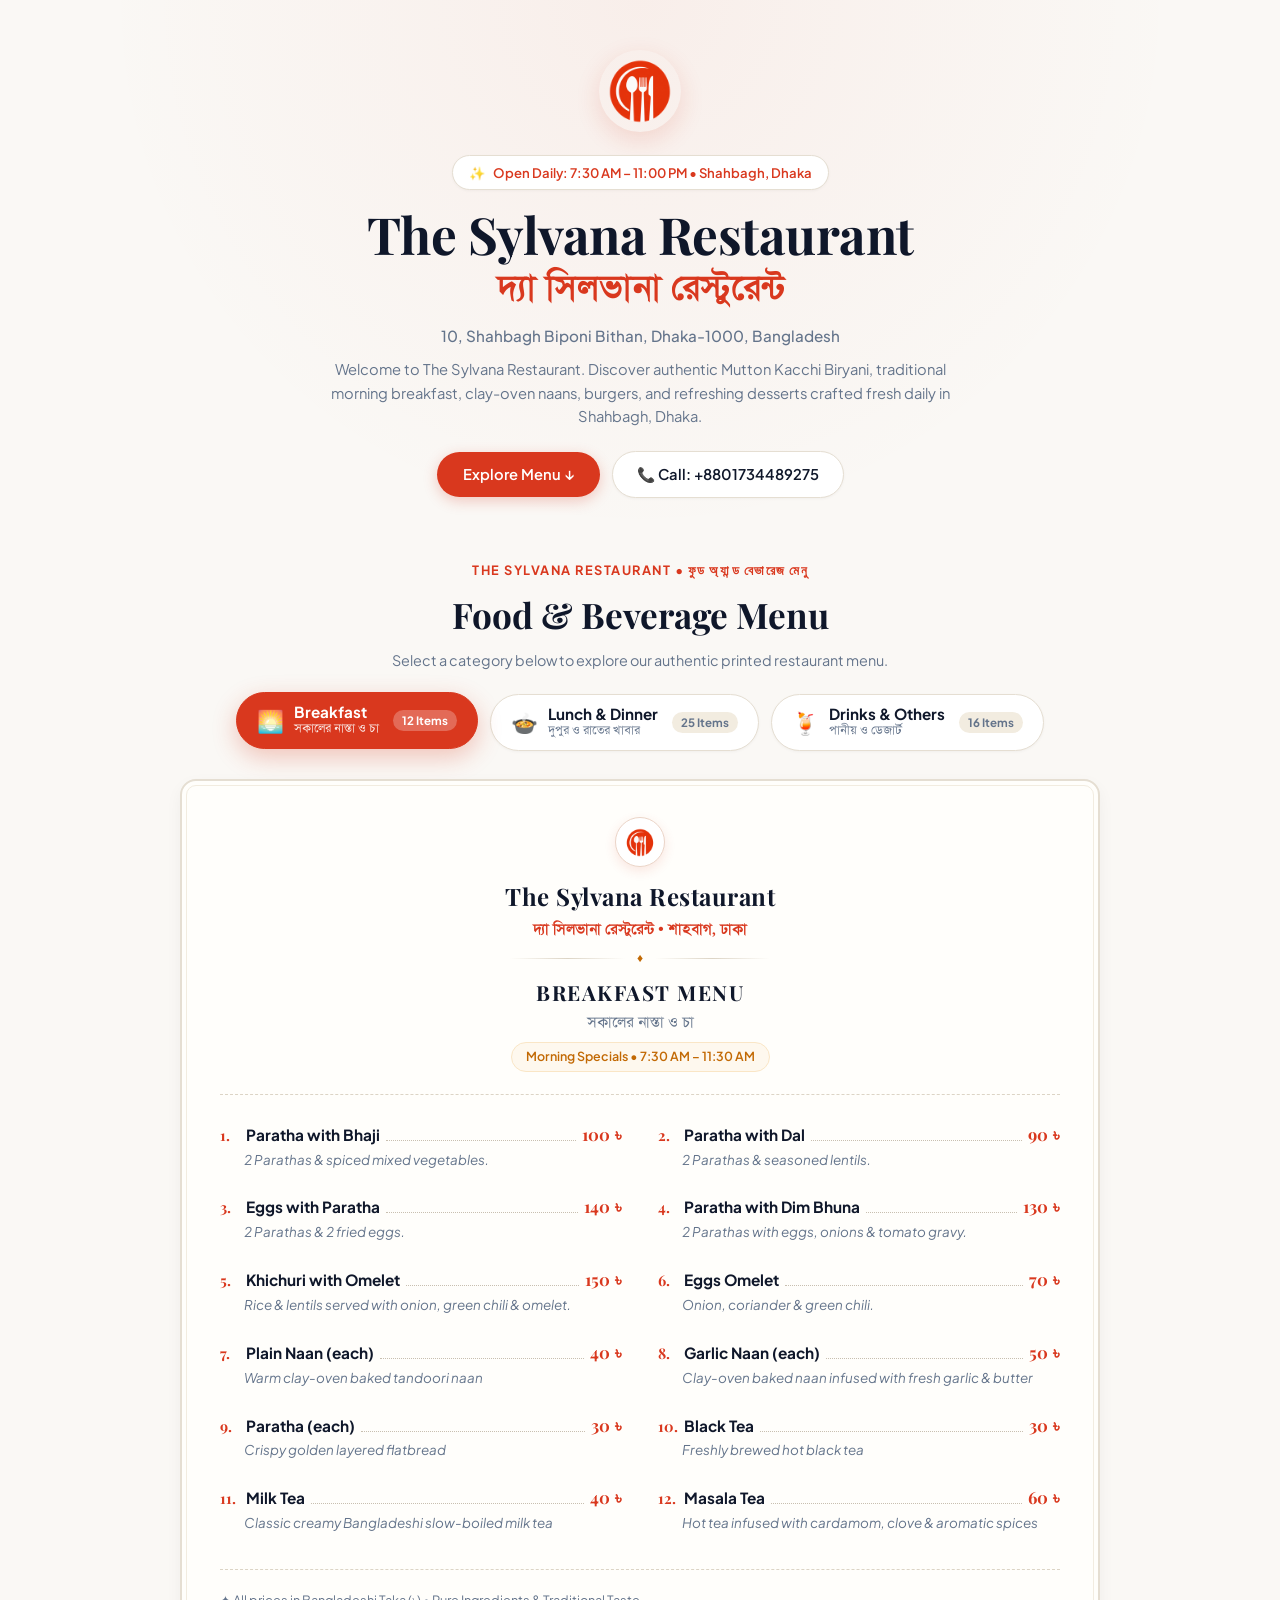
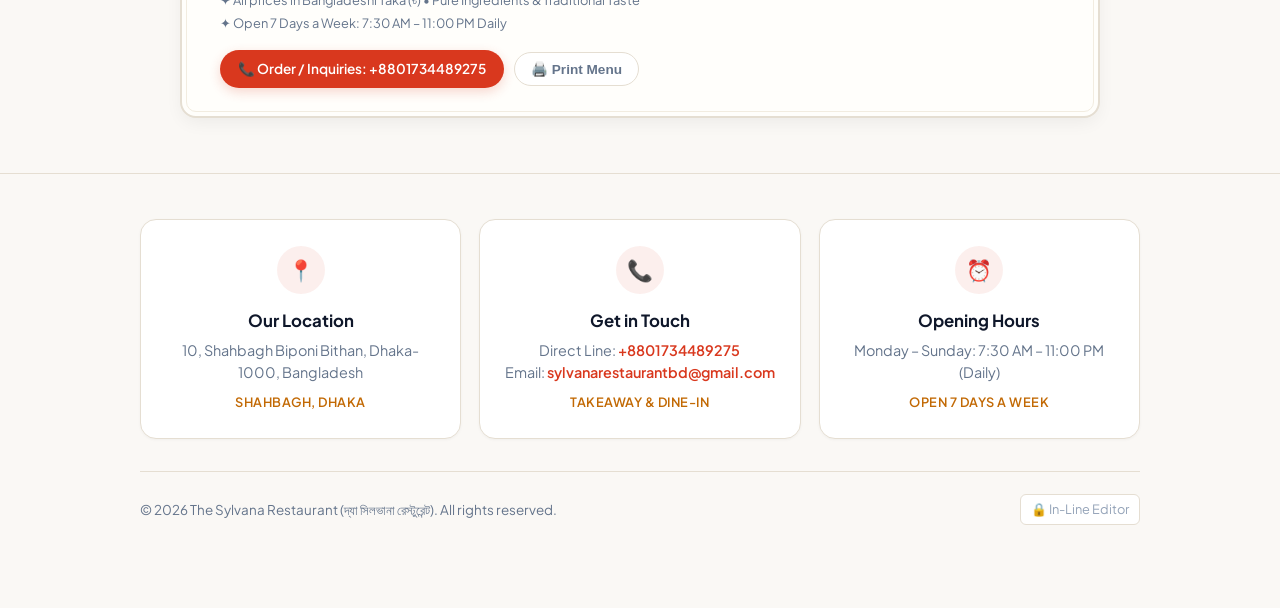
==== commit 78b8dac5: "feat: complete 53-item menu from docx, real-time in-line editing with server-side api/save.php persi" ====
--- a/index.html
+++ b/index.html
@@ -8,7 +8,7 @@
   <link rel="icon" type="image/svg+xml" href="favicon.svg">
 
   <!-- Minimal & Modern Stylesheet -->
-  <link rel="stylesheet" href="css/modern.css?v=5">
+  <link rel="stylesheet" href="css/modern.css?v=6">
 </head>
 <body>
 
@@ -47,7 +47,7 @@
 
   <!-- ========================================================
        SECTION 2: MINIMAL PRINTABLE RESTAURANT MENU
-       3 Highlighted Categories: Breakfast | Dinner & Mains | Drinks & Others
+       3 Highlighted Categories: Breakfast | Lunch & Dinner | Drinks & Others
        ======================================================== -->
   <main class="menu-section" id="menu">
     <div class="site-container">
@@ -65,16 +65,16 @@
             <span class="tab-title">Breakfast</span>
             <span class="tab-bn">সকালের নাস্তা ও চা</span>
           </span>
-          <span class="tab-count">10 Items</span>
+          <span class="tab-count">12 Items</span>
         </button>
 
         <button type="button" class="category-tab-btn" data-category="dinner" id="tabDinner">
           <span class="tab-icon">🍲</span>
           <span class="tab-text">
-            <span class="tab-title">Dinner & Mains</span>
+            <span class="tab-title">Lunch & Dinner</span>
             <span class="tab-bn">দুপুর ও রাতের খাবার</span>
           </span>
-          <span class="tab-count">22 Items</span>
+          <span class="tab-count">25 Items</span>
         </button>
 
         <button type="button" class="category-tab-btn" data-category="other" id="tabOther">
@@ -83,7 +83,7 @@
             <span class="tab-title">Drinks & Others</span>
             <span class="tab-bn">পানীয় ও ডেজার্ট</span>
           </span>
-          <span class="tab-count">13 Items</span>
+          <span class="tab-count">16 Items</span>
         </button>
       </nav>
 
@@ -115,8 +115,9 @@
             <span class="item-name" data-field="name">Paratha with Bhaji</span>
             <span class="item-dots" aria-hidden="true"></span>
             <span class="item-price" data-field="price">100 ৳</span>
-          </div>
-          <p class="item-desc" data-field="desc">Flaky paratha served with spiced mixed vegetables</p>
+            <button type="button" class="item-delete-btn" title="Delete this dish" onclick="window.SylvanaAdmin.deleteItem('b1')">✕</button>
+          </div>
+          <p class="item-desc" data-field="desc">2 Parathas & spiced mixed vegetables.</p>
         </div>
         <div class="menu-leaf-item" data-item-id="b2">
           <div class="item-header-row">
@@ -124,71 +125,79 @@
             <span class="item-name" data-field="name">Paratha with Dal</span>
             <span class="item-dots" aria-hidden="true"></span>
             <span class="item-price" data-field="price">90 ৳</span>
-          </div>
-          <p class="item-desc" data-field="desc">Golden paratha with warm, seasoned yellow lentils</p>
+            <button type="button" class="item-delete-btn" title="Delete this dish" onclick="window.SylvanaAdmin.deleteItem('b2')">✕</button>
+          </div>
+          <p class="item-desc" data-field="desc">2 Parathas & seasoned lentils.</p>
         </div>
         <div class="menu-leaf-item" data-item-id="b3">
           <div class="item-header-row">
             <span class="item-num">3.</span>
+            <span class="item-name" data-field="name">Eggs with Paratha</span>
+            <span class="item-dots" aria-hidden="true"></span>
+            <span class="item-price" data-field="price">140 ৳</span>
+            <button type="button" class="item-delete-btn" title="Delete this dish" onclick="window.SylvanaAdmin.deleteItem('b3')">✕</button>
+          </div>
+          <p class="item-desc" data-field="desc">2 Parathas & 2 fried eggs.</p>
+        </div>
+        <div class="menu-leaf-item" data-item-id="b4">
+          <div class="item-header-row">
+            <span class="item-num">4.</span>
             <span class="item-name" data-field="name">Paratha with Dim Bhuna</span>
             <span class="item-dots" aria-hidden="true"></span>
             <span class="item-price" data-field="price">130 ৳</span>
-          </div>
-          <p class="item-desc" data-field="desc">Paratha served with eggs in a rich onion and tomato gravy</p>
-        </div>
-        <div class="menu-leaf-item" data-item-id="b4">
-          <div class="item-header-row">
-            <span class="item-num">4.</span>
-            <span class="item-name" data-field="name">Khichuri with Omelette</span>
+            <button type="button" class="item-delete-btn" title="Delete this dish" onclick="window.SylvanaAdmin.deleteItem('b4')">✕</button>
+          </div>
+          <p class="item-desc" data-field="desc">2 Parathas with eggs, onions & tomato gravy.</p>
+        </div>
+        <div class="menu-leaf-item" data-item-id="b5">
+          <div class="item-header-row">
+            <span class="item-num">5.</span>
+            <span class="item-name" data-field="name">Khichuri with Omelet</span>
             <span class="item-dots" aria-hidden="true"></span>
             <span class="item-price" data-field="price">150 ৳</span>
-          </div>
-          <p class="item-desc" data-field="desc">Chinigura rice & yellow lentils served with onion & green chili omelette</p>
-        </div>
-        <div class="menu-leaf-item" data-item-id="b5">
-          <div class="item-header-row">
-            <span class="item-num">5.</span>
-            <span class="item-name" data-field="name">Eggs Omelette</span>
+            <button type="button" class="item-delete-btn" title="Delete this dish" onclick="window.SylvanaAdmin.deleteItem('b5')">✕</button>
+          </div>
+          <p class="item-desc" data-field="desc">Rice & lentils served with onion, green chili & omelet.</p>
+        </div>
+        <div class="menu-leaf-item" data-item-id="b6">
+          <div class="item-header-row">
+            <span class="item-num">6.</span>
+            <span class="item-name" data-field="name">Eggs Omelet</span>
             <span class="item-dots" aria-hidden="true"></span>
             <span class="item-price" data-field="price">70 ৳</span>
-          </div>
-          <p class="item-desc" data-field="desc">Onion, coriander and green chili fresh omelette</p>
-        </div>
-        <div class="menu-leaf-item" data-item-id="b6">
-          <div class="item-header-row">
-            <span class="item-num">6.</span>
+            <button type="button" class="item-delete-btn" title="Delete this dish" onclick="window.SylvanaAdmin.deleteItem('b6')">✕</button>
+          </div>
+          <p class="item-desc" data-field="desc">Onion, coriander & green chili.</p>
+        </div>
+        <div class="menu-leaf-item" data-item-id="b7">
+          <div class="item-header-row">
+            <span class="item-num">7.</span>
             <span class="item-name" data-field="name">Plain Naan (each)</span>
             <span class="item-dots" aria-hidden="true"></span>
             <span class="item-price" data-field="price">40 ৳</span>
+            <button type="button" class="item-delete-btn" title="Delete this dish" onclick="window.SylvanaAdmin.deleteItem('b7')">✕</button>
           </div>
           <p class="item-desc" data-field="desc">Warm clay-oven baked tandoori naan</p>
         </div>
-        <div class="menu-leaf-item" data-item-id="b7">
-          <div class="item-header-row">
-            <span class="item-num">7.</span>
+        <div class="menu-leaf-item" data-item-id="b8">
+          <div class="item-header-row">
+            <span class="item-num">8.</span>
+            <span class="item-name" data-field="name">Garlic Naan (each)</span>
+            <span class="item-dots" aria-hidden="true"></span>
+            <span class="item-price" data-field="price">50 ৳</span>
+            <button type="button" class="item-delete-btn" title="Delete this dish" onclick="window.SylvanaAdmin.deleteItem('b8')">✕</button>
+          </div>
+          <p class="item-desc" data-field="desc">Clay-oven baked naan infused with fresh garlic & butter</p>
+        </div>
+        <div class="menu-leaf-item" data-item-id="b9">
+          <div class="item-header-row">
+            <span class="item-num">9.</span>
             <span class="item-name" data-field="name">Paratha (each)</span>
             <span class="item-dots" aria-hidden="true"></span>
             <span class="item-price" data-field="price">30 ৳</span>
+            <button type="button" class="item-delete-btn" title="Delete this dish" onclick="window.SylvanaAdmin.deleteItem('b9')">✕</button>
           </div>
           <p class="item-desc" data-field="desc">Crispy golden layered flatbread</p>
-        </div>
-        <div class="menu-leaf-item" data-item-id="b8">
-          <div class="item-header-row">
-            <span class="item-num">8.</span>
-            <span class="item-name" data-field="name">Special Masala Tea</span>
-            <span class="item-dots" aria-hidden="true"></span>
-            <span class="item-price" data-field="price">60 ৳</span>
-          </div>
-          <p class="item-desc" data-field="desc">Hot tea infused with cardamom, clove & aromatic spices</p>
-        </div>
-        <div class="menu-leaf-item" data-item-id="b9">
-          <div class="item-header-row">
-            <span class="item-num">9.</span>
-            <span class="item-name" data-field="name">Milk Tea</span>
-            <span class="item-dots" aria-hidden="true"></span>
-            <span class="item-price" data-field="price">40 ৳</span>
-          </div>
-          <p class="item-desc" data-field="desc">Classic creamy Bangladeshi slow-boiled milk tea</p>
         </div>
         <div class="menu-leaf-item" data-item-id="b10">
           <div class="item-header-row">
@@ -196,8 +205,34 @@
             <span class="item-name" data-field="name">Black Tea</span>
             <span class="item-dots" aria-hidden="true"></span>
             <span class="item-price" data-field="price">30 ৳</span>
-          </div>
-          <p class="item-desc" data-field="desc">Pure refreshing brewed hot black tea</p>
+            <button type="button" class="item-delete-btn" title="Delete this dish" onclick="window.SylvanaAdmin.deleteItem('b10')">✕</button>
+          </div>
+          <p class="item-desc" data-field="desc">Freshly brewed hot black tea</p>
+        </div>
+        <div class="menu-leaf-item" data-item-id="b11">
+          <div class="item-header-row">
+            <span class="item-num">11.</span>
+            <span class="item-name" data-field="name">Milk Tea</span>
+            <span class="item-dots" aria-hidden="true"></span>
+            <span class="item-price" data-field="price">40 ৳</span>
+            <button type="button" class="item-delete-btn" title="Delete this dish" onclick="window.SylvanaAdmin.deleteItem('b11')">✕</button>
+          </div>
+          <p class="item-desc" data-field="desc">Classic creamy Bangladeshi slow-boiled milk tea</p>
+        </div>
+        <div class="menu-leaf-item" data-item-id="b12">
+          <div class="item-header-row">
+            <span class="item-num">12.</span>
+            <span class="item-name" data-field="name">Masala Tea</span>
+            <span class="item-dots" aria-hidden="true"></span>
+            <span class="item-price" data-field="price">60 ৳</span>
+            <button type="button" class="item-delete-btn" title="Delete this dish" onclick="window.SylvanaAdmin.deleteItem('b12')">✕</button>
+          </div>
+          <p class="item-desc" data-field="desc">Hot tea infused with cardamom, clove & aromatic spices</p>
+        </div>
+        <div class="admin-add-dish-wrapper">
+          <button type="button" class="btn-add-dish" onclick="window.SylvanaAdmin.addItem()">
+            <span>➕ Add New Dish to Breakfast</span>
+          </button>
         </div>
           </div>
 
@@ -314,6 +349,6 @@
   </div>
 
   <!-- Dynamic Controller -->
-  <script src="js/modern.js?v=5"></script>
+  <script src="js/modern.js?v=6"></script>
 </body>
 </html>
--- a/css/modern.css
+++ b/css/modern.css
@@ -774,6 +774,77 @@
   border-color: #64748b;
 }
 
+/* In-line Dish Controls for Admin Edit Mode */
+.item-delete-btn {
+  display: none;
+  background: #fee2e2;
+  color: #b91c1c;
+  border: 1px solid #fca5a5;
+  border-radius: 4px;
+  font-size: 0.72rem;
+  padding: 1px 6px;
+  cursor: pointer;
+  margin-left: 6px;
+  font-weight: 700;
+  transition: all 0.2s;
+  line-height: 1.2;
+}
+
+body.admin-edit-active .item-delete-btn {
+  display: inline-flex;
+  align-items: center;
+}
+
+.item-delete-btn:hover {
+  background: #dc2626;
+  color: #fff;
+  border-color: #dc2626;
+}
+
+.admin-add-dish-wrapper {
+  display: none;
+  grid-column: 1 / -1;
+  text-align: center;
+  margin-top: 14px;
+  padding: 10px;
+}
+
+body.admin-edit-active .admin-add-dish-wrapper {
+  display: block;
+}
+
+.btn-add-dish {
+  background: #f1f5f9;
+  border: 1.5px dashed #94a3b8;
+  color: #334155;
+  padding: 9px 22px;
+  border-radius: 8px;
+  font-size: 0.88rem;
+  font-weight: 600;
+  cursor: pointer;
+  display: inline-flex;
+  align-items: center;
+  gap: 6px;
+  transition: all 0.2s;
+}
+
+.btn-add-dish:hover {
+  background: #e2e8f0;
+  border-color: #64748b;
+  color: #0f172a;
+}
+
+/* Toast variants */
+.site-toast.toast-success {
+  background: #065f46;
+  border: 1px solid #10b981;
+}
+
+.site-toast.toast-error {
+  background: #7f1d1d;
+  border: 1px solid #ef4444;
+}
+
 /* Modal */
 .modal-backdrop {
   position: fixed;
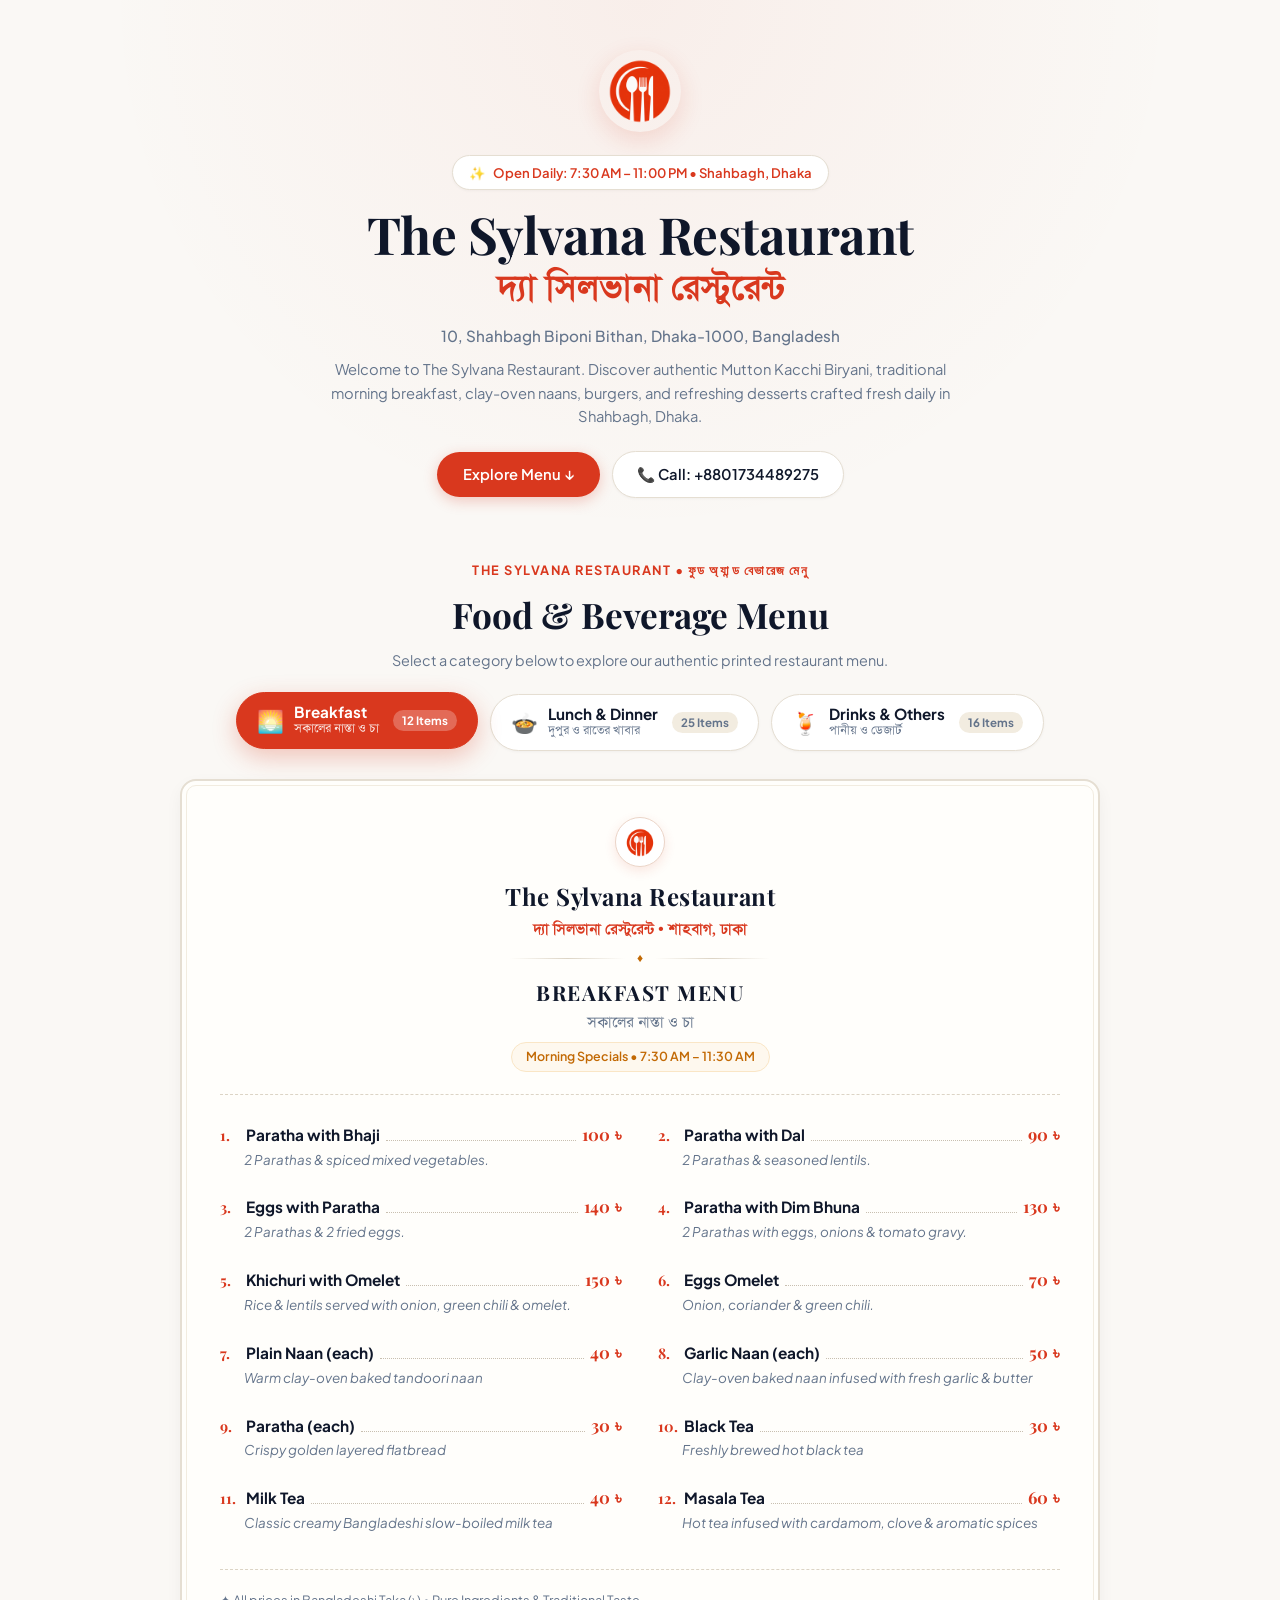
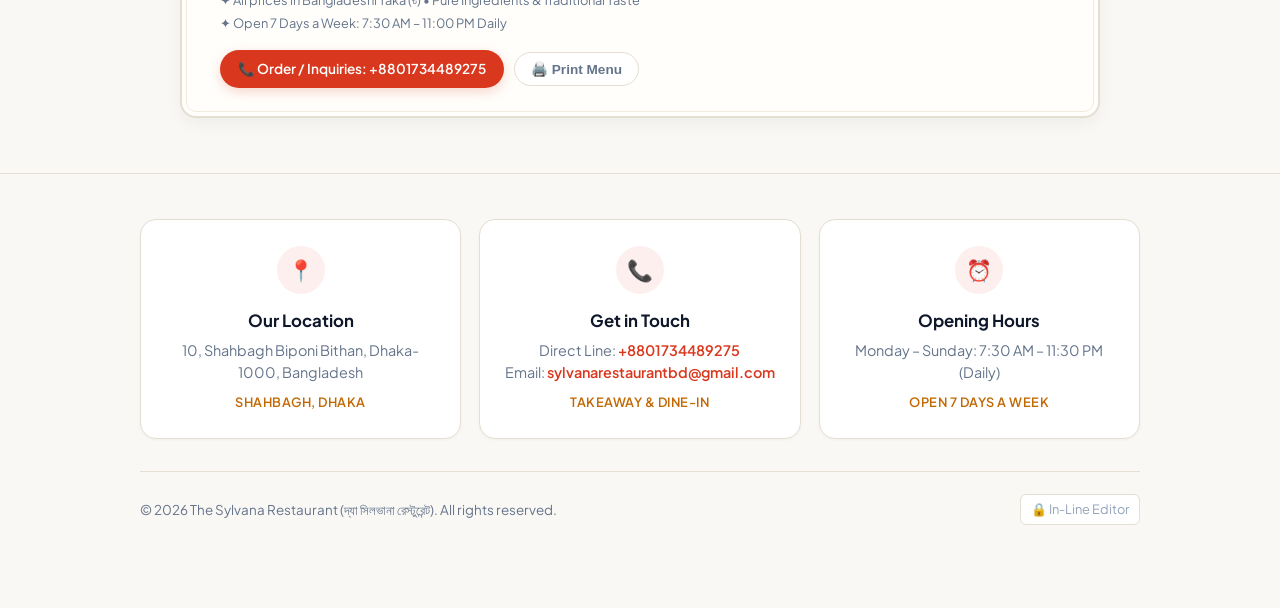
==== commit f5b97281: "fix: master renderAll sync, anti-cache headers, and real-time refresh persistence" ====
--- a/index.html
+++ b/index.html
@@ -8,7 +8,7 @@
   <link rel="icon" type="image/svg+xml" href="favicon.svg">
 
   <!-- Minimal & Modern Stylesheet -->
-  <link rel="stylesheet" href="css/modern.css?v=6">
+  <link rel="stylesheet" href="css/modern.css?v=8">
 </head>
 <body>
 
@@ -349,6 +349,6 @@
   </div>
 
   <!-- Dynamic Controller -->
-  <script src="js/modern.js?v=6"></script>
+  <script src="js/modern.js?v=8"></script>
 </body>
 </html>
